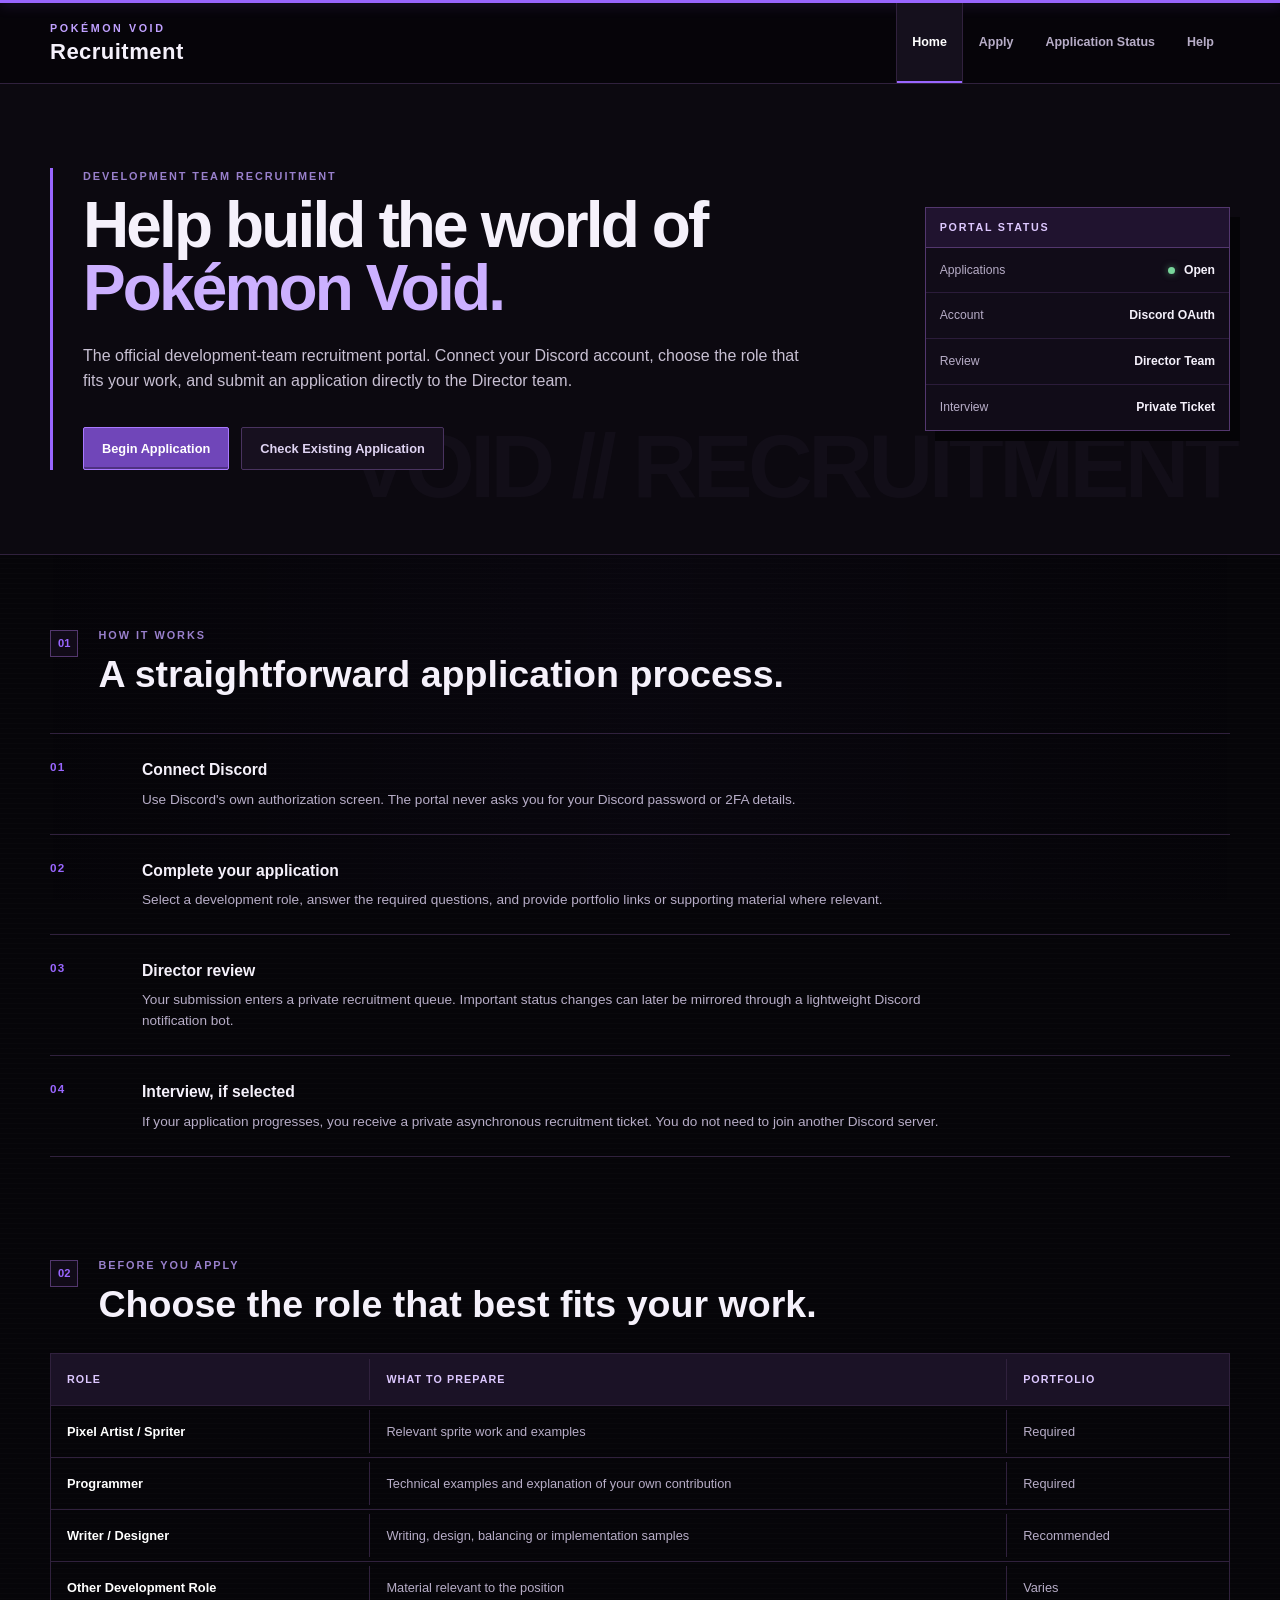
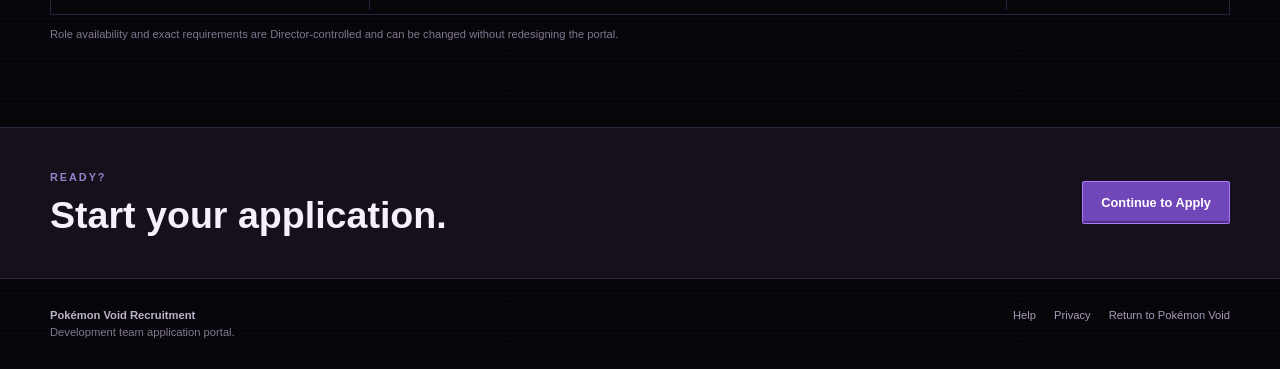
==== index.html @ 4c10bb0c "Start" ====
<!doctype html>
<html lang="en">
<head>
  <meta charset="utf-8" />
  <meta name="viewport" content="width=device-width, initial-scale=1" />
  <meta name="theme-color" content="#100b19" />
  <title>Pokémon Void — Recruitment</title>
  <meta name="description" content="Official Pokémon Void development team recruitment portal." />
  <link rel="stylesheet" href="assets/css/site.css" />
</head>
<body>
  <a class="skip-link" href="#main">Skip to content</a>
  <header class="site-header">
    <div class="topline" aria-hidden="true"></div>
    <div class="header-inner">
      <a class="brand" href="index.html" aria-label="Pokémon Void Recruitment home"><span class="brand-kicker">POKÉMON VOID</span><span class="brand-title">Recruitment</span></a>
      <nav class="main-nav" aria-label="Primary navigation"><a class="active" href="index.html">Home</a><a href="apply.html">Apply</a><a href="status.html">Application Status</a><a href="help.html">Help</a></nav>
    </div>
  </header>

  <main id="main">
    <section class="hero">
      <div class="hero-frame">
        <div class="hero-copy">
          <p class="eyebrow">DEVELOPMENT TEAM RECRUITMENT</p>
          <h1>Help build the world of <span>Pokémon Void.</span></h1>
          <p class="hero-lede">The official development-team recruitment portal. Connect your Discord account, choose the role that fits your work, and submit an application directly to the Director team.</p>
          <div class="hero-actions"><a class="button button-primary" href="apply.html">Begin Application</a><a class="button button-secondary" href="status.html">Check Existing Application</a></div>
        </div>
        <aside class="hero-status" aria-label="Recruitment portal information">
          <div class="status-heading">PORTAL STATUS</div>
          <dl class="status-grid"><div><dt>Applications</dt><dd><span class="status-dot"></span> Open</dd></div><div><dt>Account</dt><dd>Discord OAuth</dd></div><div><dt>Review</dt><dd>Director Team</dd></div><div><dt>Interview</dt><dd>Private Ticket</dd></div></dl>
        </aside>
      </div>
    </section>

    <section class="content-shell section-block">
      <div class="section-heading"><span class="section-number">01</span><div><p class="eyebrow">HOW IT WORKS</p><h2>A straightforward application process.</h2></div></div>
      <ol class="process-list">
        <li><span class="process-index">01</span><div><h3>Connect Discord</h3><p>Use Discord's own authorization screen. The portal never asks you for your Discord password or 2FA details.</p></div></li>
        <li><span class="process-index">02</span><div><h3>Complete your application</h3><p>Select a development role, answer the required questions, and provide portfolio links or supporting material where relevant.</p></div></li>
        <li><span class="process-index">03</span><div><h3>Director review</h3><p>Your submission enters a private recruitment queue. Important status changes can later be mirrored through a lightweight Discord notification bot.</p></div></li>
        <li><span class="process-index">04</span><div><h3>Interview, if selected</h3><p>If your application progresses, you receive a private asynchronous recruitment ticket. You do not need to join another Discord server.</p></div></li>
      </ol>
    </section>

    <section class="content-shell section-block role-section">
      <div class="section-heading compact"><span class="section-number">02</span><div><p class="eyebrow">BEFORE YOU APPLY</p><h2>Choose the role that best fits your work.</h2></div></div>
      <div class="role-table" role="table" aria-label="Example recruitment roles">
        <div class="role-row role-row-head" role="row"><span role="columnheader">Role</span><span role="columnheader">What to prepare</span><span role="columnheader">Portfolio</span></div>
        <div class="role-row" role="row"><strong role="cell">Pixel Artist / Spriter</strong><span role="cell">Relevant sprite work and examples</span><span role="cell">Required</span></div>
        <div class="role-row" role="row"><strong role="cell">Programmer</strong><span role="cell">Technical examples and explanation of your own contribution</span><span role="cell">Required</span></div>
        <div class="role-row" role="row"><strong role="cell">Writer / Designer</strong><span role="cell">Writing, design, balancing or implementation samples</span><span role="cell">Recommended</span></div>
        <div class="role-row" role="row"><strong role="cell">Other Development Role</strong><span role="cell">Material relevant to the position</span><span role="cell">Varies</span></div>
      </div>
      <p class="fine-print">Role availability and exact requirements are Director-controlled and can be changed without redesigning the portal.</p>
    </section>

    <section class="cta-strip"><div class="content-shell cta-inner"><div><p class="eyebrow">READY?</p><h2>Start your application.</h2></div><a class="button button-primary" href="apply.html">Continue to Apply</a></div></section>
  </main>

  <footer class="site-footer"><div class="content-shell footer-inner"><div><strong>Pokémon Void Recruitment</strong><br><span>Development team application portal.</span></div><div class="footer-links"><a href="help.html">Help</a><a href="privacy.html">Privacy</a><a href="#">Return to Pokémon Void</a></div></div></footer>
</body>
</html>
---- assets/css/site.css ----
:root {
  --void-1000: #060509;
  --void-975: #09070d;
  --void-950: #0d0913;
  --void-925: #110c18;
  --void-900: #15101d;
  --void-875: #1a1224;
  --void-850: #21152e;
  --purple-800: #57358e;
  --purple-700: #6f42c1;
  --purple-600: #7f4ee2;
  --purple-500: #9966ff;
  --purple-400: #ab7dff;
  --purple-300: #c0a0ff;
  --purple-250: #ccb0ff;
  --purple-200: #ddc8ff;
  --lavender-muted: #9980cc;
  --text: #f5f1fb;
  --text-muted: #b7adc7;
  --text-dim: #81778e;
  --line: #30213d;
  --line-strong: #53376e;
  --success: #78d69b;
  --warning: #e3bd6a;
  --danger: #df7676;
  --info: #86b8e8;
  --discord: #5865f2;
  --max: 1180px;
}

* { box-sizing: border-box; }
html { color-scheme: dark; scroll-behavior: smooth; }
body {
  margin: 0;
  min-width: 320px;
  font-family: Verdana, Geneva, Tahoma, sans-serif;
  color: var(--text);
  background-color: var(--void-1000);
  background-image: repeating-linear-gradient(0deg, rgba(255,255,255,.012) 0, rgba(255,255,255,.012) 1px, transparent 1px, transparent 5px);
  line-height: 1.55;
}

body::before {
  content: "";
  position: fixed;
  inset: 0;
  pointer-events: none;
  z-index: -1;
  background: linear-gradient(90deg, transparent 0, rgba(153,102,255,.025) 50%, transparent 100%);
}

a { color: inherit; }
button, input, textarea, select { font: inherit; }
button, a { -webkit-tap-highlight-color: transparent; }
img { max-width: 100%; }
[hidden] { display: none !important; }

.skip-link { position: absolute; left: 12px; top: -80px; z-index: 100; background: #fff; color: #000; padding: 9px 12px; }
.skip-link:focus { top: 12px; }

.topline { height: 3px; background: var(--purple-500); box-shadow: 0 0 14px rgba(153,102,255,.45); }
.site-header { border-bottom: 1px solid var(--line); background: rgba(7,5,10,.97); position: sticky; top: 0; z-index: 20; }
.header-inner { width: min(var(--max), calc(100% - 40px)); margin: auto; min-height: 80px; display: flex; align-items: center; justify-content: space-between; gap: 30px; }
.brand { text-decoration: none; display: inline-grid; line-height: 1; min-width: 205px; }
.brand-kicker { font-size: .67rem; letter-spacing: .24em; color: var(--purple-300); font-weight: 700; }
.brand-title { margin-top: 7px; font-size: 1.38rem; font-weight: 700; letter-spacing: .02em; }
.main-nav { display: flex; align-self: stretch; }
.main-nav a { display: grid; place-items: center; padding: 0 15px; border-left: 1px solid transparent; border-right: 1px solid transparent; text-decoration: none; color: var(--text-muted); font-size: .78rem; font-weight: 700; }
.main-nav a:hover, .main-nav a:focus-visible, .main-nav a.active { color: #fff; background: var(--void-900); border-color: var(--line); box-shadow: inset 0 -2px 0 var(--purple-500); outline: none; }

.content-shell { width: min(var(--max), calc(100% - 40px)); margin-inline: auto; }
.page-rail { border-left: 1px solid var(--line); border-right: 1px solid var(--line); background: rgba(13,9,19,.65); }

.hero { border-bottom: 1px solid var(--line); background: #0c0910; position: relative; overflow: hidden; }
.hero::after { content: "VOID // RECRUITMENT"; position: absolute; right: 3.5vw; bottom: 18px; color: rgba(204,176,255,.035); font-size: clamp(2rem,7vw,7rem); font-weight: 900; letter-spacing: -.05em; white-space: nowrap; pointer-events: none; }
.hero-frame { width: min(var(--max), calc(100% - 40px)); margin: auto; min-height: 470px; display: grid; grid-template-columns: minmax(0, 1.45fr) minmax(300px,.55fr); align-items: center; gap: 70px; padding: 72px 0; position: relative; z-index: 1; }
.hero-copy { border-left: 3px solid var(--purple-500); padding-left: 30px; }
.eyebrow { color: var(--lavender-muted); font-size: .68rem; letter-spacing: .18em; font-weight: 700; margin: 0 0 10px; text-transform: uppercase; }
.hero h1, .dashboard-heading h1, .application-sidebar h1, .page-heading h1 { font-size: clamp(2.2rem, 5vw, 4.35rem); line-height: .98; letter-spacing: -.045em; margin: 0; max-width: 850px; }
.hero h1 span { color: var(--purple-250); }
.hero-lede { max-width: 720px; margin: 24px 0 0; color: #c8c0d3; font-size: 1rem; }
.hero-actions { display: flex; flex-wrap: wrap; gap: 12px; margin-top: 34px; }

.button { border: 1px solid var(--line-strong); min-height: 43px; padding: 10px 18px; display: inline-flex; align-items: center; justify-content: center; gap: 8px; text-decoration: none; font-weight: 700; font-size: .8rem; cursor: pointer; border-radius: 2px; background: var(--void-900); color: var(--text); }
.button-primary { color: #fff; background: #7046b9; border-color: #a979ff; box-shadow: inset 0 -2px 0 rgba(0,0,0,.3); }
.button-primary:hover, .button-primary:focus-visible { background: #8051ca; outline: 2px solid #cfb5ff; outline-offset: 2px; }
.button-secondary { background: #17101f; color: #dfd3f2; border-color: #49335f; }
.button-secondary:hover, .button-secondary:focus-visible { border-color: var(--purple-500); color: white; outline: none; }
.button-danger { border-color: #7e4141; background: #251111; color: #efb0b0; }
.button-small { min-height: 34px; padding: 7px 11px; font-size: .7rem; }
.button[disabled] { opacity: .42; cursor: not-allowed; }

.hero-status { border: 1px solid var(--line-strong); background: var(--void-925); box-shadow: 10px 10px 0 #050407; }
.status-heading { padding: 11px 14px; color: var(--purple-200); background: #20132f; border-bottom: 1px solid var(--line-strong); font-size: .67rem; letter-spacing: .16em; font-weight: 700; }
.status-grid { margin: 0; }
.status-grid div { display: flex; justify-content: space-between; gap: 16px; padding: 13px 14px; border-bottom: 1px solid #2b1c3a; }
.status-grid div:last-child { border-bottom: 0; }
.status-grid dt { color: var(--text-muted); font-size: .76rem; }
.status-grid dd { margin: 0; font-size: .76rem; font-weight: 700; }
.status-dot { display: inline-block; width: 7px; height: 7px; background: var(--success); border-radius: 50%; box-shadow: 0 0 7px rgba(120,214,155,.55); margin-right: 6px; }

.section-block { padding: 72px 0; }
.section-heading { display: flex; gap: 20px; align-items: flex-start; margin-bottom: 38px; }
.section-heading.compact { margin-bottom: 28px; }
.section-heading h2, .cta-strip h2, .status-reference h2, .subsection-title { margin: 0; font-size: clamp(1.5rem,3vw,2.35rem); line-height: 1.1; }
.section-number { color: var(--purple-500); border: 1px solid var(--line-strong); font-weight: 700; padding: 4px 7px; font-size: .7rem; margin-top: 3px; background: #110b18; }
.process-list { list-style: none; padding: 0; margin: 0; border-top: 1px solid var(--line); }
.process-list li { display: grid; grid-template-columns: 72px 1fr; gap: 20px; padding: 24px 0; border-bottom: 1px solid var(--line); }
.process-index { color: var(--purple-500); font-weight: 700; font-size: .73rem; letter-spacing: .1em; }
.process-list h3 { margin: 0 0 6px; font-size: .98rem; }
.process-list p { margin: 0; color: var(--text-muted); max-width: 800px; font-size: .85rem; }

.role-section { padding-top: 28px; }
.role-table { border: 1px solid var(--line); }
.role-row { display: grid; grid-template-columns: 1fr 2fr .7fr; min-height: 52px; align-items: center; border-bottom: 1px solid var(--line); }
.role-row:last-child { border-bottom: 0; }
.role-row > * { padding: 12px 16px; }
.role-row > * + * { border-left: 1px solid var(--line); }
.role-row-head { background: #1b1226; color: var(--purple-200); font-size: .67rem; letter-spacing: .1em; font-weight: 700; text-transform: uppercase; }
.role-row:not(.role-row-head) { color: var(--text-muted); font-size: .8rem; }
.role-row strong { color: white; }
.fine-print, .dev-note { color: var(--text-dim); font-size: .7rem; }
.dev-note { border-left: 2px solid var(--line-strong); padding-left: 10px; }

.cta-strip { border-top: 1px solid var(--line); border-bottom: 1px solid var(--line); background: #15101c; }
.cta-inner { min-height: 150px; display: flex; justify-content: space-between; align-items: center; gap: 30px; }

.site-footer { padding: 28px 0; color: #82798d; font-size: .7rem; }
.footer-inner { display: flex; justify-content: space-between; gap: 30px; }
.footer-inner strong { color: #bcb2c9; }
.footer-links { display: flex; flex-wrap: wrap; gap: 18px; }
.footer-links a { color: #a89bb8; text-decoration: none; }
.footer-links a:hover { color: white; text-decoration: underline; }

/* Application */
.application-layout { display: grid; grid-template-columns: 285px minmax(0,1fr); gap: 54px; padding-top: 54px; padding-bottom: 80px; }
.application-sidebar { border-right: 1px solid var(--line); padding-right: 32px; align-self: start; position: sticky; top: 115px; }
.application-sidebar h1 { font-size: 2.05rem; letter-spacing: -.035em; margin-bottom: 36px; }
.step-list { border-top: 1px solid var(--line); }
.step { display: grid; grid-template-columns: 34px 1fr; gap: 10px; padding: 15px 0; border-bottom: 1px solid var(--line); opacity: .42; }
.step.current { opacity: 1; }
.step.complete { opacity: .82; }
.step.complete > span::after { content: " ✓"; color: var(--success); }
.step > span { color: var(--purple-500); font-weight: 700; font-size: .73rem; }
.step strong, .step small { display: block; }
.step strong { font-size: .8rem; }
.step small { margin-top: 2px; color: #8d8399; font-size: .67rem; }
.privacy-note { margin-top: 28px; padding: 14px; border: 1px solid #3f2a56; background: #130d1b; font-size: .72rem; color: #a99db9; }
.privacy-note strong { color: var(--purple-200); }
.privacy-note p { margin: 5px 0 0; }
.application-panel { max-width: 790px; }
.panel-heading { padding-bottom: 25px; border-bottom: 1px solid var(--line); }
.panel-heading h2 { margin: 0; font-size: 1.95rem; }
.panel-heading p:last-child { color: var(--text-muted); margin-bottom: 0; }
.discord-connect-box { display: grid; grid-template-columns: 48px 1fr auto; gap: 16px; align-items: center; border: 1px solid var(--line-strong); margin-top: 26px; padding: 18px; background: #17101f; }
.discord-mark { width: 42px; height: 42px; display: grid; place-items: center; background: var(--discord); color: white; font-weight: 900; border-radius: 3px; }
.discord-connect-box h3 { margin: 0 0 3px; font-size: .93rem; }
.discord-connect-box p { margin: 0; color: var(--text-muted); font-size: .74rem; }
.integration-note { border-left: 2px solid var(--purple-600); padding: 8px 0 8px 12px; color: #9f95ad; font-size: .7rem; }
.oauth-preview { margin-top: 10px; }
.connected-account { display: grid; grid-template-columns: 42px 1fr auto; gap: 14px; align-items: center; border: 1px solid #3c7150; background: #0e1912; padding: 14px; margin-top: 20px; }
.connected-account strong, .connected-account span { display: block; }
.connected-account span { color: #8fb99d; font-size: .7rem; margin-top: 2px; }

.application-form { margin-top: 30px; }
.form-step { animation: stepIn .16s ease-out; }
@keyframes stepIn { from { opacity: .35; transform: translateY(3px); } to { opacity: 1; transform: translateY(0); } }
fieldset { border: 0; border-top: 1px solid var(--line); margin: 0 0 38px; padding: 25px 0 0; }
legend { padding: 0 12px 0 0; color: var(--purple-250); font-weight: 700; font-size: .83rem; }
label { display: block; margin: 20px 0 8px; color: #e9e3f0; font-size: .78rem; font-weight: 700; }
.required { color: #b38be8; font-size: .6rem; text-transform: uppercase; letter-spacing: .08em; margin-left: 5px; }
textarea, select, input[type="text"], input[type="url"] { width: 100%; border: 1px solid #49335f; border-radius: 2px; background: #0e0a13; color: white; padding: 12px; outline: none; }
textarea { resize: vertical; min-height: 90px; }
textarea:focus, select:focus, input[type="text"]:focus, input[type="url"]:focus { border-color: var(--purple-500); box-shadow: 0 0 0 2px rgba(153,102,255,.12); }
.field-meta { display: flex; justify-content: space-between; gap: 20px; margin-top: 6px; color: #756b82; font-size: .64rem; }
.field-hint { color: #8f849d; font-size: .69rem; margin: 7px 0 0; }
.agreement-box { background: #110c18; border: 1px solid var(--line); padding: 18px; }
.agreement-box legend { padding: 0 8px; }
.check-row { display: flex; gap: 10px; align-items: flex-start; margin: 11px 0; font-weight: 400; color: #bdb4c8; }
.check-row input { accent-color: var(--purple-500); margin-top: 4px; }
.form-actions { display: flex; align-items: center; justify-content: space-between; gap: 20px; border-top: 1px solid var(--line); padding-top: 22px; }
.form-actions-right { display: flex; gap: 10px; margin-left: auto; }
.save-copy { color: #776e83; font-size: .65rem; max-width: 360px; }
.role-brief { border: 1px solid var(--line); background: #110c18; padding: 14px 16px; margin: 16px 0 4px; }
.role-brief strong { color: var(--purple-200); font-size: .78rem; }
.role-brief p { color: var(--text-muted); font-size: .72rem; margin: 5px 0 0; }
.review-block { border-top: 1px solid var(--line); }
.review-line { display: grid; grid-template-columns: 170px 1fr; gap: 20px; border-bottom: 1px solid var(--line); padding: 14px 0; }
.review-line dt { color: var(--text-dim); font-size: .7rem; }
.review-line dd { margin: 0; color: #ddd6e7; font-size: .76rem; white-space: pre-wrap; }

/* Status/dashboard */
.dashboard-shell, .help-shell, .page-shell { padding-top: 60px; padding-bottom: 90px; max-width: 1020px; }
.dashboard-heading, .page-heading { border-left: 3px solid var(--purple-500); padding-left: 24px; margin-bottom: 36px; }
.dashboard-heading h1, .page-heading h1 { font-size: clamp(2.25rem,5vw,3.65rem); }
.dashboard-heading > p:last-child, .page-heading > p:last-child { color: var(--text-muted); max-width: 780px; }
.account-strip { border: 1px solid var(--line); padding: 14px; display: grid; grid-template-columns: 46px 1fr auto; gap: 14px; align-items: center; background: #110c18; }
.avatar-placeholder { width: 42px; height: 42px; display: grid; place-items: center; border: 1px solid var(--line-strong); background: #251735; color: var(--purple-200); font-size: .7rem; font-weight: 700; }
.account-strip strong, .account-strip span { display: block; }
.account-strip span { color: #8e849b; font-size: .7rem; margin-top: 2px; }
.ticket-panel { border: 1px solid var(--line); margin-top: 26px; }
.ticket-header { min-height: 78px; padding: 15px 18px; display: flex; justify-content: space-between; align-items: center; border-bottom: 1px solid var(--line); background: #17101f; gap: 20px; }
.ticket-label { font-size: .6rem; letter-spacing: .14em; color: var(--lavender-muted); }
.ticket-header h2 { margin: 3px 0 0; font-size: 1.08rem; }
.status-tag { display: inline-block; padding: 4px 7px; border: 1px solid #7552a0; background: #241534; color: #d7c0f6; font-size: .6rem; letter-spacing: .08em; font-weight: 700; white-space: nowrap; }
.status-tag.muted { color: #9a91a5; border-color: #43394d; background: #17131b; }
.status-tag.warning { color: #efd18e; border-color: #806937; background: #211b0e; }
.status-tag.interview { color: #c9aeff; border-color: #7657a8; }
.status-tag.success { color: #9ee2b5; border-color: #3c7650; background: #0e1d13; }
.status-tag.danger { color: #efaaaa; border-color: #814949; background: #211010; }
.empty-state { padding: 54px 24px; text-align: center; }
.empty-symbol { width: 42px; height: 42px; border: 1px solid var(--line-strong); display: grid; place-items: center; margin: 0 auto 18px; color: var(--purple-300); font-size: 1.4rem; }
.empty-state h3 { margin: 0; }
.empty-state p { color: var(--text-muted); max-width: 590px; margin: 10px auto 22px; font-size: .8rem; }
.status-reference { margin-top: 50px; }
.status-reference h2 { font-size: 1.35rem; margin-bottom: 18px; }
.status-lines { border-top: 1px solid var(--line); }
.status-lines > div { display: grid; grid-template-columns: 130px 1fr; align-items: center; gap: 20px; border-bottom: 1px solid var(--line); padding: 13px 0; }
.status-lines p { margin: 0; color: #9b92a6; font-size: .74rem; }

/* Interview */
.interview-grid { display: grid; grid-template-columns: minmax(0,1fr) 260px; gap: 28px; }
.thread { border: 1px solid var(--line); background: #0d0912; }
.thread-header { padding: 14px 16px; background: #17101f; border-bottom: 1px solid var(--line); display: flex; justify-content: space-between; gap: 16px; align-items: center; }
.thread-messages { padding: 18px; min-height: 420px; }
.message { border-left: 2px solid #4e3566; padding: 9px 12px; margin: 0 0 16px; background: #100b16; }
.message.staff { border-left-color: var(--purple-500); }
.message.system { border-left-color: #56505d; background: #0c0a0f; }
.message-meta { color: var(--text-dim); font-size: .62rem; margin-bottom: 4px; }
.message-body { color: #d9d2e2; font-size: .78rem; white-space: pre-wrap; }
.thread-compose { border-top: 1px solid var(--line); padding: 16px; }
.thread-compose textarea { min-height: 100px; }
.ticket-aside { border: 1px solid var(--line); align-self: start; }
.aside-heading { padding: 10px 12px; background: #1a1224; border-bottom: 1px solid var(--line); color: var(--purple-200); font-size: .64rem; letter-spacing: .1em; font-weight: 700; }
.aside-list { margin: 0; }
.aside-list div { padding: 11px 12px; border-bottom: 1px solid var(--line); }
.aside-list div:last-child { border-bottom: 0; }
.aside-list dt { color: var(--text-dim); font-size: .62rem; }
.aside-list dd { margin: 3px 0 0; font-size: .72rem; }

/* Admin */
.admin-shell { width: min(1320px, calc(100% - 36px)); margin: 0 auto; padding: 42px 0 80px; }
.admin-warning { border: 1px solid #6f5530; background: #1c160b; color: #dfc88f; padding: 10px 13px; font-size: .7rem; margin-bottom: 20px; }
.admin-header { display: flex; justify-content: space-between; gap: 24px; align-items: end; margin-bottom: 24px; }
.admin-header h1 { margin: 0; font-size: 2.3rem; letter-spacing: -.04em; }
.metric-row { display: grid; grid-template-columns: repeat(5,1fr); border: 1px solid var(--line); margin-bottom: 24px; }
.metric { padding: 13px 14px; min-height: 76px; border-right: 1px solid var(--line); background: #100b16; }
.metric:last-child { border-right: 0; }
.metric span { display: block; color: var(--text-dim); font-size: .62rem; text-transform: uppercase; letter-spacing: .09em; }
.metric strong { display: block; margin-top: 4px; font-size: 1.45rem; }
.admin-layout { display: grid; grid-template-columns: minmax(0,1.35fr) minmax(360px,.65fr); gap: 24px; }
.queue-panel, .application-preview { border: 1px solid var(--line); background: #0d0912; }
.panel-bar { min-height: 48px; padding: 10px 13px; display: flex; align-items: center; justify-content: space-between; gap: 16px; background: #17101f; border-bottom: 1px solid var(--line); }
.panel-bar h2 { font-size: .9rem; margin: 0; }
.queue-tabs { display: flex; flex-wrap: wrap; gap: 6px; }
.queue-tab { border: 1px solid #49335f; background: #100b16; color: #9f95ad; padding: 6px 9px; font-size: .62rem; cursor: pointer; }
.queue-tab.active { color: white; border-color: var(--purple-500); background: #241534; }
.queue-table { width: 100%; border-collapse: collapse; }
.queue-table th, .queue-table td { text-align: left; padding: 11px 12px; border-bottom: 1px solid var(--line); font-size: .7rem; }
.queue-table th { color: var(--lavender-muted); font-size: .6rem; letter-spacing: .08em; text-transform: uppercase; background: #0f0a15; }
.queue-table tbody tr { cursor: pointer; }
.queue-table tbody tr:hover, .queue-table tbody tr.selected { background: #17101f; }
.queue-table td strong { color: #eae5f1; }
.preview-body { padding: 16px; }
.preview-body h3 { margin: 0 0 12px; font-size: 1.05rem; }
.preview-meta { display: grid; grid-template-columns: 1fr 1fr; border-top: 1px solid var(--line); border-left: 1px solid var(--line); margin-bottom: 18px; }
.preview-meta div { padding: 9px 10px; border-right: 1px solid var(--line); border-bottom: 1px solid var(--line); }
.preview-meta span { display: block; color: var(--text-dim); font-size: .58rem; text-transform: uppercase; }
.preview-meta strong { display: block; margin-top: 2px; font-size: .68rem; }
.preview-answer { margin-top: 15px; }
.preview-answer h4 { margin: 0 0 5px; color: var(--purple-200); font-size: .68rem; }
.preview-answer p { margin: 0; color: #b8afc5; font-size: .72rem; }
.admin-actions { display: flex; flex-wrap: wrap; gap: 8px; padding: 14px 16px; border-top: 1px solid var(--line); }

/* Help / privacy */
.faq-list { border-top: 1px solid var(--line); }
.faq-list details { border-bottom: 1px solid var(--line); padding: 0 4px; }
.faq-list summary { cursor: pointer; list-style: none; padding: 18px 0; font-weight: 700; font-size: .84rem; }
.faq-list summary::-webkit-details-marker { display: none; }
.faq-list summary::before { content: "+"; color: var(--purple-500); margin-right: 11px; }
.faq-list details[open] summary::before { content: "−"; }
.faq-list p { color: var(--text-muted); margin: -3px 0 20px 24px; max-width: 780px; font-size: .78rem; }
.policy-section { border-top: 1px solid var(--line); padding: 24px 0; }
.policy-section h2 { margin: 0 0 10px; font-size: 1rem; color: var(--purple-200); }
.policy-section p, .policy-section li { color: var(--text-muted); font-size: .78rem; }
.policy-section ul { padding-left: 20px; }

.toast { position: fixed; right: 18px; bottom: 18px; z-index: 50; width: min(410px, calc(100% - 36px)); padding: 14px 16px; border: 1px solid var(--line-strong); background: #17101f; color: #dcd4e7; box-shadow: 8px 8px 0 rgba(0,0,0,.35); font-size: .73rem; }

@media (max-width: 980px) {
  .admin-layout, .interview-grid { grid-template-columns: 1fr; }
  .ticket-aside { order: -1; }
  .metric-row { grid-template-columns: repeat(3,1fr); }
  .metric:nth-child(3) { border-right: 0; }
  .metric:nth-child(n+4) { border-top: 1px solid var(--line); }
}

@media (max-width: 820px) {
  .site-header { position: static; }
  .header-inner { min-height: auto; padding: 18px 0 0; display: block; }
  .main-nav { margin-top: 16px; overflow-x: auto; border-top: 1px solid var(--line); }
  .main-nav a { min-height: 48px; white-space: nowrap; padding: 0 12px; }
  .hero-frame { grid-template-columns: 1fr; min-height: auto; gap: 42px; padding: 54px 0; }
  .hero h1 { font-size: clamp(2.35rem, 12vw, 4rem); }
  .application-layout { grid-template-columns: 1fr; gap: 32px; }
  .application-sidebar { position: static; border-right: 0; border-bottom: 1px solid var(--line); padding-right: 0; padding-bottom: 28px; }
  .step-list { display: grid; grid-template-columns: repeat(4,1fr); }
  .step { display: block; padding-right: 8px; }
  .step small { display: none; }
  .discord-connect-box { grid-template-columns: 42px 1fr; }
  .discord-connect-box .button { grid-column: 1 / -1; }
  .admin-header { align-items: start; flex-direction: column; }
}

@media (max-width: 620px) {
  .content-shell, .header-inner, .hero-frame { width: min(100% - 26px, var(--max)); }
  .admin-shell { width: min(100% - 20px, 1320px); }
  .hero-copy { padding-left: 18px; }
  .role-row { grid-template-columns: 1fr; padding: 7px 0; }
  .role-row > * { padding: 7px 12px; }
  .role-row > * + * { border-left: 0; }
  .role-row-head { display: none; }
  .role-row span:last-child { color: var(--purple-250); }
  .cta-inner, .footer-inner, .form-actions { align-items: flex-start; flex-direction: column; padding-top: 24px; padding-bottom: 24px; }
  .form-actions-right { width: 100%; margin-left: 0; }
  .form-actions-right .button { flex: 1; }
  .account-strip { grid-template-columns: 42px 1fr; }
  .account-strip .button { grid-column: 1 / -1; width: 100%; }
  .status-lines > div, .review-line { grid-template-columns: 1fr; gap: 7px; }
  .field-meta { display: block; }
  .field-meta span { display: block; margin-top: 2px; }
  .metric-row { grid-template-columns: 1fr 1fr; }
  .metric { border-bottom: 1px solid var(--line); }
  .metric:nth-child(odd) { border-right: 1px solid var(--line); }
  .metric:nth-child(even) { border-right: 0; }
  .queue-table th:nth-child(3), .queue-table td:nth-child(3) { display: none; }
  .preview-meta { grid-template-columns: 1fr; }
}
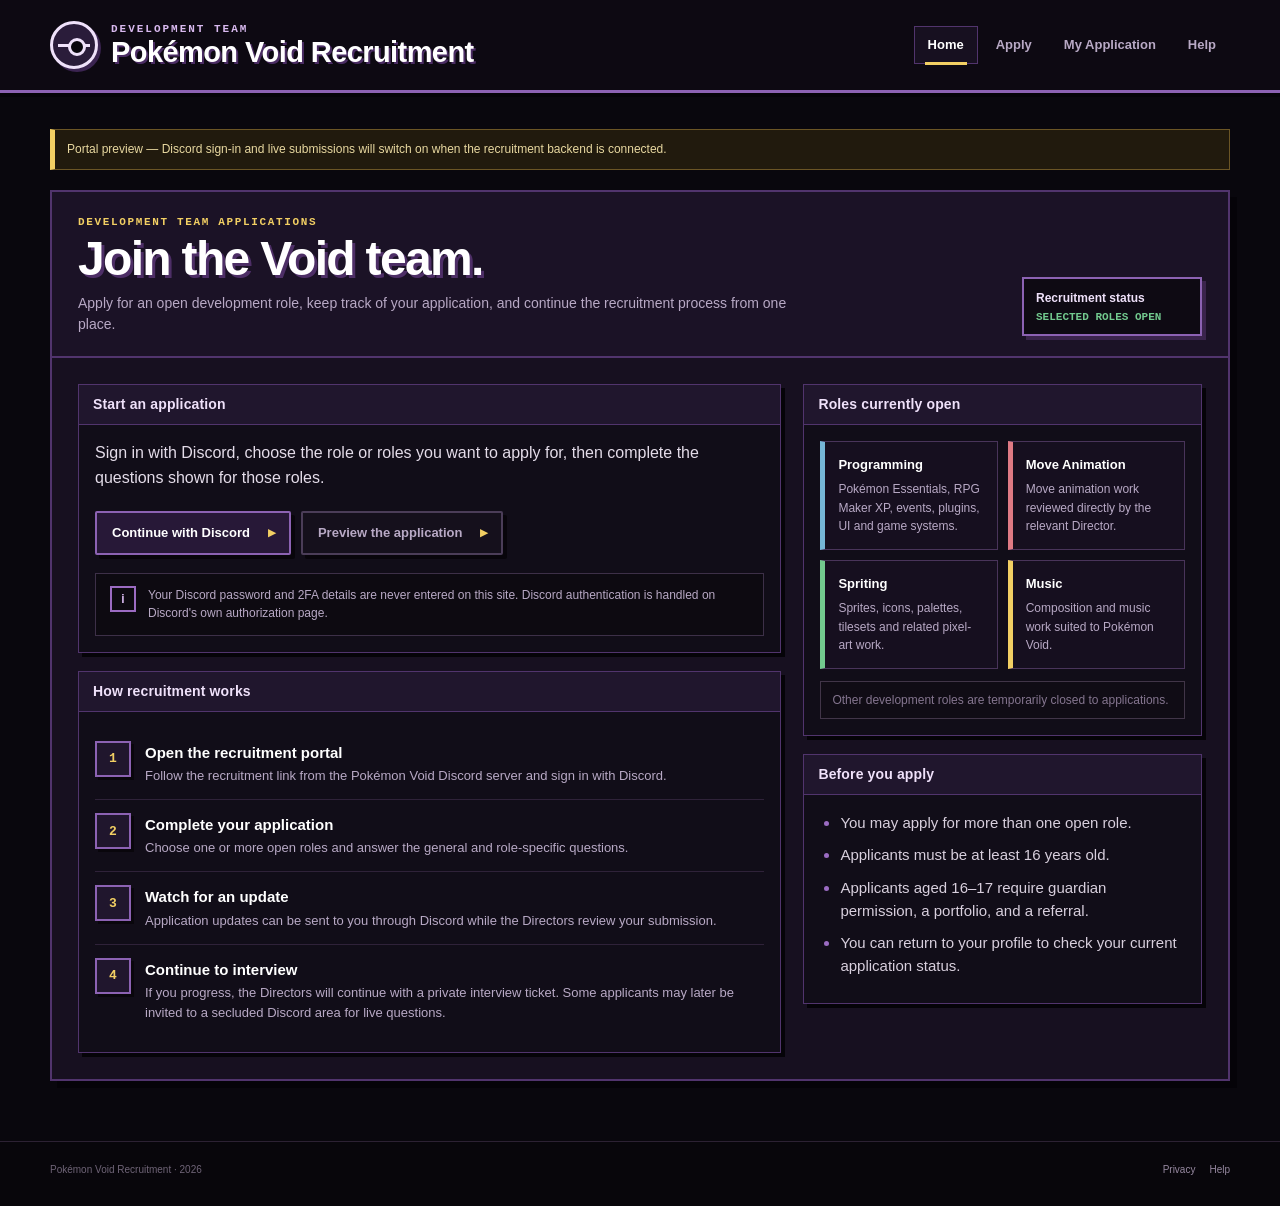
==== commit 8debdbe3: "Changes per Ed" ====
--- a/index.html
+++ b/index.html
@@ -1,64 +1,127 @@
 <!doctype html>
 <html lang="en">
 <head>
-  <meta charset="utf-8" />
-  <meta name="viewport" content="width=device-width, initial-scale=1" />
-  <meta name="theme-color" content="#100b19" />
-  <title>Pokémon Void — Recruitment</title>
-  <meta name="description" content="Official Pokémon Void development team recruitment portal." />
-  <link rel="stylesheet" href="assets/css/site.css" />
+  <meta charset="utf-8">
+  <meta name="viewport" content="width=device-width, initial-scale=1">
+  <meta name="description" content="Pokémon Void development team recruitment portal.">
+  <title>Pokémon Void Recruitment</title>
+  <link rel="stylesheet" href="assets/css/site.css">
+  <script src="assets/js/config.js" defer></script>
+  <script src="assets/js/site.js" defer></script>
 </head>
 <body>
-  <a class="skip-link" href="#main">Skip to content</a>
   <header class="site-header">
-    <div class="topline" aria-hidden="true"></div>
-    <div class="header-inner">
-      <a class="brand" href="index.html" aria-label="Pokémon Void Recruitment home"><span class="brand-kicker">POKÉMON VOID</span><span class="brand-title">Recruitment</span></a>
-      <nav class="main-nav" aria-label="Primary navigation"><a class="active" href="index.html">Home</a><a href="apply.html">Apply</a><a href="status.html">Application Status</a><a href="help.html">Help</a></nav>
+    <div class="site-shell header-inner">
+      <a class="brand" href="index.html" aria-label="Pokémon Void Recruitment home">
+        <span class="void-emblem" aria-hidden="true"></span>
+        <span class="brand-copy">
+          <span class="brand-kicker">Development Team</span>
+          <span class="brand-title">Pokémon Void Recruitment</span>
+        </span>
+      </a>
+      <nav class="site-nav" aria-label="Main navigation">
+        <a class="nav-link" href="index.html" aria-current="page">Home</a>
+        <a class="nav-link" href="apply.html">Apply</a>
+        <a class="nav-link" href="status.html">My Application</a>
+        <a class="nav-link" href="help.html">Help</a>
+      </nav>
     </div>
   </header>
 
-  <main id="main">
-    <section class="hero">
-      <div class="hero-frame">
-        <div class="hero-copy">
-          <p class="eyebrow">DEVELOPMENT TEAM RECRUITMENT</p>
-          <h1>Help build the world of <span>Pokémon Void.</span></h1>
-          <p class="hero-lede">The official development-team recruitment portal. Connect your Discord account, choose the role that fits your work, and submit an application directly to the Director team.</p>
-          <div class="hero-actions"><a class="button button-primary" href="apply.html">Begin Application</a><a class="button button-secondary" href="status.html">Check Existing Application</a></div>
+  <main class="page">
+    <div class="site-shell">
+      <div class="preview-notice">Portal preview — Discord sign-in and live submissions will switch on when the recruitment backend is connected.</div>
+
+      <section class="portal-frame">
+        <div class="portal-head">
+          <div>
+            <p class="portal-eyebrow">Development Team Applications</p>
+            <h1 class="portal-title">Join the Void team.</h1>
+            <p class="portal-subtitle">Apply for an open development role, keep track of your application, and continue the recruitment process from one place.</p>
+          </div>
+          <div class="status-plate" aria-label="Recruitment status">
+            <strong>Recruitment status</strong>
+            <span>Selected roles open</span>
+          </div>
         </div>
-        <aside class="hero-status" aria-label="Recruitment portal information">
-          <div class="status-heading">PORTAL STATUS</div>
-          <dl class="status-grid"><div><dt>Applications</dt><dd><span class="status-dot"></span> Open</dd></div><div><dt>Account</dt><dd>Discord OAuth</dd></div><div><dt>Review</dt><dd>Director Team</dd></div><div><dt>Interview</dt><dd>Private Ticket</dd></div></dl>
-        </aside>
-      </div>
-    </section>
 
-    <section class="content-shell section-block">
-      <div class="section-heading"><span class="section-number">01</span><div><p class="eyebrow">HOW IT WORKS</p><h2>A straightforward application process.</h2></div></div>
-      <ol class="process-list">
-        <li><span class="process-index">01</span><div><h3>Connect Discord</h3><p>Use Discord's own authorization screen. The portal never asks you for your Discord password or 2FA details.</p></div></li>
-        <li><span class="process-index">02</span><div><h3>Complete your application</h3><p>Select a development role, answer the required questions, and provide portfolio links or supporting material where relevant.</p></div></li>
-        <li><span class="process-index">03</span><div><h3>Director review</h3><p>Your submission enters a private recruitment queue. Important status changes can later be mirrored through a lightweight Discord notification bot.</p></div></li>
-        <li><span class="process-index">04</span><div><h3>Interview, if selected</h3><p>If your application progresses, you receive a private asynchronous recruitment ticket. You do not need to join another Discord server.</p></div></li>
-      </ol>
-    </section>
+        <div class="portal-body">
+          <div class="menu-grid">
+            <div>
+              <section class="panel">
+                <h2 class="panel-title">Start an application</h2>
+                <div class="panel-body">
+                  <p class="intro-copy">Sign in with Discord, choose the role or roles you want to apply for, then complete the questions shown for those roles.</p>
+                  <div class="action-row">
+                    <a class="game-button" href="#" data-discord-login data-return-to="apply.html">Continue with Discord</a>
+                    <a class="game-button secondary" href="apply.html">Preview the application</a>
+                  </div>
+                  <div class="privacy-strip">
+                    <span class="privacy-mark" aria-hidden="true">i</span>
+                    <div>Your Discord password and 2FA details are never entered on this site. Discord authentication is handled on Discord's own authorization page.</div>
+                  </div>
+                </div>
+              </section>
 
-    <section class="content-shell section-block role-section">
-      <div class="section-heading compact"><span class="section-number">02</span><div><p class="eyebrow">BEFORE YOU APPLY</p><h2>Choose the role that best fits your work.</h2></div></div>
-      <div class="role-table" role="table" aria-label="Example recruitment roles">
-        <div class="role-row role-row-head" role="row"><span role="columnheader">Role</span><span role="columnheader">What to prepare</span><span role="columnheader">Portfolio</span></div>
-        <div class="role-row" role="row"><strong role="cell">Pixel Artist / Spriter</strong><span role="cell">Relevant sprite work and examples</span><span role="cell">Required</span></div>
-        <div class="role-row" role="row"><strong role="cell">Programmer</strong><span role="cell">Technical examples and explanation of your own contribution</span><span role="cell">Required</span></div>
-        <div class="role-row" role="row"><strong role="cell">Writer / Designer</strong><span role="cell">Writing, design, balancing or implementation samples</span><span role="cell">Recommended</span></div>
-        <div class="role-row" role="row"><strong role="cell">Other Development Role</strong><span role="cell">Material relevant to the position</span><span role="cell">Varies</span></div>
-      </div>
-      <p class="fine-print">Role availability and exact requirements are Director-controlled and can be changed without redesigning the portal.</p>
-    </section>
+              <section class="panel">
+                <h2 class="panel-title">How recruitment works</h2>
+                <div class="panel-body">
+                  <ol class="step-list">
+                    <li>
+                      <div><strong>Open the recruitment portal</strong><p>Follow the recruitment link from the Pokémon Void Discord server and sign in with Discord.</p></div>
+                    </li>
+                    <li>
+                      <div><strong>Complete your application</strong><p>Choose one or more open roles and answer the general and role-specific questions.</p></div>
+                    </li>
+                    <li>
+                      <div><strong>Watch for an update</strong><p>Application updates can be sent to you through Discord while the Directors review your submission.</p></div>
+                    </li>
+                    <li>
+                      <div><strong>Continue to interview</strong><p>If you progress, the Directors will continue with a private interview ticket. Some applicants may later be invited to a secluded Discord area for live questions.</p></div>
+                    </li>
+                  </ol>
+                </div>
+              </section>
+            </div>
 
-    <section class="cta-strip"><div class="content-shell cta-inner"><div><p class="eyebrow">READY?</p><h2>Start your application.</h2></div><a class="button button-primary" href="apply.html">Continue to Apply</a></div></section>
+            <aside>
+              <section class="panel">
+                <h2 class="panel-title">Roles currently open</h2>
+                <div class="panel-body">
+                  <div class="role-board">
+                    <div class="role-tile" data-role="programming"><strong>Programming</strong><span>Pokémon Essentials, RPG Maker XP, events, plugins, UI and game systems.</span></div>
+                    <div class="role-tile" data-role="move-animation"><strong>Move Animation</strong><span>Move animation work reviewed directly by the relevant Director.</span></div>
+                    <div class="role-tile" data-role="spriting"><strong>Spriting</strong><span>Sprites, icons, palettes, tilesets and related pixel-art work.</span></div>
+                    <div class="role-tile" data-role="music"><strong>Music</strong><span>Composition and music work suited to Pokémon Void.</span></div>
+                  </div>
+                  <div class="closed-note">Other development roles are temporarily closed to applications.</div>
+                </div>
+              </section>
+
+              <section class="panel">
+                <h2 class="panel-title">Before you apply</h2>
+                <div class="panel-body">
+                  <ul class="info-list">
+                    <li>You may apply for more than one open role.</li>
+                    <li>Applicants must be at least 16 years old.</li>
+                    <li>Applicants aged 16–17 require guardian permission, a portfolio, and a referral.</li>
+                    <li>You can return to your profile to check your current application status.</li>
+                  </ul>
+                </div>
+              </section>
+            </aside>
+          </div>
+        </div>
+      </section>
+    </div>
   </main>
 
-  <footer class="site-footer"><div class="content-shell footer-inner"><div><strong>Pokémon Void Recruitment</strong><br><span>Development team application portal.</span></div><div class="footer-links"><a href="help.html">Help</a><a href="privacy.html">Privacy</a><a href="#">Return to Pokémon Void</a></div></div></footer>
+  <footer class="site-footer">
+    <div class="site-shell footer-inner">
+      <span>Pokémon Void Recruitment · <span data-current-year></span></span>
+      <span class="footer-links"><a href="privacy.html">Privacy</a><a href="help.html">Help</a></span>
+    </div>
+  </footer>
+  <div class="toast" data-toast hidden role="status" aria-live="polite"></div>
 </body>
 </html>
--- a/assets/css/site.css
+++ b/assets/css/site.css
@@ -1,338 +1,1402 @@
 :root {
-  --void-1000: #060509;
-  --void-975: #09070d;
-  --void-950: #0d0913;
-  --void-925: #110c18;
-  --void-900: #15101d;
-  --void-875: #1a1224;
-  --void-850: #21152e;
-  --purple-800: #57358e;
-  --purple-700: #6f42c1;
-  --purple-600: #7f4ee2;
-  --purple-500: #9966ff;
-  --purple-400: #ab7dff;
-  --purple-300: #c0a0ff;
-  --purple-250: #ccb0ff;
-  --purple-200: #ddc8ff;
-  --lavender-muted: #9980cc;
-  --text: #f5f1fb;
-  --text-muted: #b7adc7;
-  --text-dim: #81778e;
-  --line: #30213d;
-  --line-strong: #53376e;
-  --success: #78d69b;
-  --warning: #e3bd6a;
-  --danger: #df7676;
-  --info: #86b8e8;
-  --discord: #5865f2;
+  --ink: #09070d;
+  --ink-soft: #110d18;
+  --panel: #171020;
+  --panel-2: #20162d;
+  --panel-3: #2a1c3a;
+  --line: #51346d;
+  --line-bright: #8c62b3;
+  --void: #9b6bc2;
+  --void-light: #d8b9ef;
+  --void-pale: #efe1fa;
+  --text: #f4f0f7;
+  --muted: #b8a9c5;
+  --dim: #84758f;
+  --yellow: #f2cf63;
+  --green: #72c98e;
+  --red: #df7a84;
+  --blue: #75b6d6;
+  --shadow: #050308;
   --max: 1180px;
-}
-
-* { box-sizing: border-box; }
-html { color-scheme: dark; scroll-behavior: smooth; }
+  --radius: 6px;
+}
+
+* {
+  box-sizing: border-box;
+}
+
+html {
+  min-height: 100%;
+  background: var(--ink);
+  color-scheme: dark;
+}
+
 body {
   margin: 0;
-  min-width: 320px;
+  min-height: 100vh;
+  background: var(--ink);
+  color: var(--text);
   font-family: Verdana, Geneva, Tahoma, sans-serif;
-  color: var(--text);
-  background-color: var(--void-1000);
-  background-image: repeating-linear-gradient(0deg, rgba(255,255,255,.012) 0, rgba(255,255,255,.012) 1px, transparent 1px, transparent 5px);
+  font-size: 15px;
   line-height: 1.55;
 }
 
-body::before {
+button,
+input,
+textarea,
+select {
+  font: inherit;
+}
+
+button,
+a {
+  -webkit-tap-highlight-color: transparent;
+}
+
+a {
+  color: var(--void-light);
+}
+
+a:hover {
+  color: #fff;
+}
+
+button:focus-visible,
+a:focus-visible,
+input:focus-visible,
+textarea:focus-visible,
+select:focus-visible {
+  outline: 3px solid var(--yellow);
+  outline-offset: 2px;
+}
+
+.site-shell {
+  width: min(var(--max), calc(100% - 32px));
+  margin: 0 auto;
+}
+
+.site-header {
+  border-bottom: 3px solid var(--line-bright);
+  background: #0d0912;
+  box-shadow: 0 4px 0 var(--shadow);
+}
+
+.header-inner {
+  min-height: 90px;
+  display: flex;
+  align-items: center;
+  justify-content: space-between;
+  gap: 28px;
+}
+
+.brand {
+  display: inline-flex;
+  align-items: center;
+  gap: 13px;
+  min-width: 0;
+  color: inherit;
+  text-decoration: none;
+}
+
+.void-emblem {
+  width: 48px;
+  height: 48px;
+  flex: 0 0 48px;
+  position: relative;
+  border: 3px solid var(--void-pale);
+  border-radius: 50%;
+  background: var(--panel-3);
+  box-shadow: 3px 3px 0 #3b2451;
+}
+
+.void-emblem::before {
   content: "";
+  position: absolute;
+  left: 5px;
+  right: 5px;
+  top: 20px;
+  height: 3px;
+  background: var(--void-pale);
+}
+
+.void-emblem::after {
+  content: "";
+  position: absolute;
+  width: 12px;
+  height: 12px;
+  left: 15px;
+  top: 14px;
+  border: 3px solid var(--void-pale);
+  border-radius: 50%;
+  background: var(--ink);
+}
+
+.brand-copy {
+  min-width: 0;
+}
+
+.brand-kicker {
+  display: block;
+  margin-bottom: 1px;
+  color: var(--void-light);
+  font: 700 11px/1.2 "Courier New", monospace;
+  letter-spacing: 0.18em;
+  text-transform: uppercase;
+}
+
+.brand-title {
+  display: block;
+  color: #fff;
+  font: 900 clamp(20px, 3vw, 29px)/1 Arial, Helvetica, sans-serif;
+  letter-spacing: -0.02em;
+  text-shadow: 2px 2px 0 #4a2c63;
+}
+
+.site-nav {
+  display: flex;
+  align-items: center;
+  gap: 4px;
+  flex-wrap: wrap;
+  justify-content: flex-end;
+}
+
+.nav-link {
+  position: relative;
+  display: inline-flex;
+  align-items: center;
+  min-height: 38px;
+  padding: 8px 13px;
+  border: 1px solid transparent;
+  color: var(--muted);
+  text-decoration: none;
+  font-size: 13px;
+  font-weight: 700;
+}
+
+.nav-link:hover,
+.nav-link[aria-current="page"] {
+  border-color: var(--line);
+  background: var(--panel);
+  color: #fff;
+}
+
+.nav-link[aria-current="page"]::after {
+  content: "";
+  position: absolute;
+  left: 10px;
+  right: 10px;
+  bottom: -2px;
+  height: 3px;
+  background: var(--yellow);
+}
+
+.page {
+  padding: 36px 0 60px;
+}
+
+.preview-notice {
+  margin: 0 0 20px;
+  padding: 10px 12px;
+  border: 1px solid #6b5525;
+  border-left: 5px solid var(--yellow);
+  background: #211a0d;
+  color: #e8d8a0;
+  font-size: 12px;
+}
+
+.portal-frame {
+  border: 2px solid var(--line);
+  background: var(--panel);
+  box-shadow: 7px 7px 0 var(--shadow);
+}
+
+.portal-head {
+  display: grid;
+  grid-template-columns: 1fr auto;
+  gap: 20px;
+  align-items: end;
+  padding: 24px 26px 20px;
+  border-bottom: 2px solid var(--line);
+  background: #1b1226;
+}
+
+.portal-eyebrow {
+  margin: 0 0 6px;
+  color: var(--yellow);
+  font: 700 11px/1.2 "Courier New", monospace;
+  letter-spacing: 0.15em;
+  text-transform: uppercase;
+}
+
+.portal-title {
+  margin: 0;
+  color: #fff;
+  font: 900 clamp(28px, 5vw, 48px)/1 Arial, Helvetica, sans-serif;
+  letter-spacing: -0.035em;
+  text-shadow: 3px 3px 0 #4d2e66;
+}
+
+.portal-subtitle {
+  max-width: 720px;
+  margin: 10px 0 0;
+  color: var(--muted);
+  font-size: 14px;
+}
+
+.portal-body {
+  padding: 26px;
+}
+
+.status-plate {
+  min-width: 180px;
+  padding: 10px 12px;
+  border: 2px solid var(--line-bright);
+  background: #0e0a13;
+  box-shadow: 4px 4px 0 #3a244c;
+}
+
+.status-plate strong,
+.status-plate span {
+  display: block;
+}
+
+.status-plate strong {
+  color: var(--void-pale);
+  font-size: 12px;
+}
+
+.status-plate span {
+  margin-top: 2px;
+  color: var(--green);
+  font: 700 11px/1.3 "Courier New", monospace;
+  text-transform: uppercase;
+}
+
+.menu-grid {
+  display: grid;
+  grid-template-columns: minmax(0, 1.5fr) minmax(280px, 0.85fr);
+  gap: 22px;
+}
+
+.panel {
+  border: 1px solid var(--line);
+  background: var(--ink-soft);
+  box-shadow: 4px 4px 0 var(--shadow);
+}
+
+.panel + .panel {
+  margin-top: 18px;
+}
+
+.panel-title {
+  margin: 0;
+  padding: 11px 14px;
+  border-bottom: 1px solid var(--line);
+  background: var(--panel-2);
+  color: var(--void-pale);
+  font: 800 14px/1.2 Arial, Helvetica, sans-serif;
+  letter-spacing: 0.01em;
+}
+
+.panel-body {
+  padding: 16px;
+}
+
+.intro-copy {
+  margin: 0;
+  max-width: 760px;
+  color: #e4dce9;
+  font-size: 16px;
+}
+
+.action-row {
+  display: flex;
+  flex-wrap: wrap;
+  gap: 10px;
+  margin-top: 20px;
+}
+
+.game-button {
+  appearance: none;
+  display: inline-flex;
+  align-items: center;
+  justify-content: space-between;
+  gap: 18px;
+  min-height: 44px;
+  padding: 10px 13px 10px 15px;
+  border: 2px solid var(--line-bright);
+  border-radius: 2px;
+  background: #271837;
+  color: #fff;
+  text-decoration: none;
+  font-size: 13px;
+  font-weight: 800;
+  cursor: pointer;
+  box-shadow: 4px 4px 0 #08050b;
+}
+
+.game-button::after {
+  content: "▶";
+  color: var(--yellow);
+  font-size: 10px;
+}
+
+.game-button:hover {
+  background: #352047;
+  color: #fff;
+  transform: translate(-1px, -1px);
+  box-shadow: 5px 5px 0 #08050b;
+}
+
+.game-button.secondary {
+  border-color: #4b3d58;
+  background: #15101c;
+  color: var(--muted);
+}
+
+.game-button.danger {
+  border-color: #7d3d47;
+  background: #2b1217;
+}
+
+.game-button.compact {
+  min-height: 36px;
+  padding: 7px 10px;
+  font-size: 12px;
+}
+
+.game-button[disabled],
+.game-button.is-disabled {
+  opacity: 0.48;
+  cursor: not-allowed;
+  transform: none;
+}
+
+.step-list {
+  margin: 0;
+  padding: 0;
+  list-style: none;
+  counter-reset: portal-step;
+}
+
+.step-list li {
+  counter-increment: portal-step;
+  display: grid;
+  grid-template-columns: 38px 1fr;
+  gap: 12px;
+  padding: 13px 0;
+  border-bottom: 1px solid #2f2239;
+}
+
+.step-list li:last-child {
+  border-bottom: 0;
+}
+
+.step-list li::before {
+  content: counter(portal-step);
+  width: 32px;
+  height: 32px;
+  display: grid;
+  place-items: center;
+  border: 2px solid var(--line-bright);
+  background: var(--panel-2);
+  color: var(--yellow);
+  font: 800 13px/1 "Courier New", monospace;
+  box-shadow: 3px 3px 0 #09060c;
+}
+
+.step-list strong {
+  display: block;
+  margin-bottom: 2px;
+  color: #fff;
+}
+
+.step-list p {
+  margin: 0;
+  color: var(--muted);
+  font-size: 13px;
+}
+
+.role-board {
+  display: grid;
+  grid-template-columns: repeat(2, minmax(0, 1fr));
+  gap: 10px;
+}
+
+.role-tile {
+  min-height: 92px;
+  padding: 13px;
+  border: 1px solid #49345a;
+  border-left: 5px solid var(--void);
+  background: #160f1f;
+}
+
+.role-tile strong {
+  display: block;
+  margin-bottom: 5px;
+  color: #fff;
+  font-size: 13px;
+}
+
+.role-tile span {
+  display: block;
+  color: var(--muted);
+  font-size: 12px;
+}
+
+.role-tile[data-role="programming"] { border-left-color: #75b6d6; }
+.role-tile[data-role="move-animation"] { border-left-color: #df7a84; }
+.role-tile[data-role="spriting"] { border-left-color: #72c98e; }
+.role-tile[data-role="music"] { border-left-color: #f2cf63; }
+
+.closed-note {
+  margin-top: 12px;
+  padding: 9px 11px;
+  border: 1px solid #413548;
+  background: #100c15;
+  color: var(--dim);
+  font-size: 12px;
+}
+
+.privacy-strip {
+  display: grid;
+  grid-template-columns: auto 1fr;
+  gap: 12px;
+  align-items: start;
+  margin-top: 18px;
+  padding: 12px 14px;
+  border: 1px solid #3d3048;
+  background: #0d0a11;
+  color: var(--muted);
+  font-size: 12px;
+}
+
+.privacy-mark {
+  width: 26px;
+  height: 26px;
+  display: grid;
+  place-items: center;
+  border: 2px solid var(--void);
+  color: var(--void-light);
+  font: 900 12px/1 Arial, sans-serif;
+}
+
+.page-heading {
+  margin-bottom: 22px;
+}
+
+.page-heading h1 {
+  margin: 0;
+  color: #fff;
+  font: 900 clamp(28px, 5vw, 42px)/1.05 Arial, Helvetica, sans-serif;
+  letter-spacing: -0.03em;
+  text-shadow: 3px 3px 0 #3f2851;
+}
+
+.page-heading p {
+  max-width: 760px;
+  margin: 9px 0 0;
+  color: var(--muted);
+}
+
+.apply-layout {
+  display: grid;
+  grid-template-columns: 240px minmax(0, 1fr);
+  gap: 20px;
+  align-items: start;
+}
+
+.application-steps {
+  position: sticky;
+  top: 18px;
+  border: 1px solid var(--line);
+  background: #0f0b14;
+  box-shadow: 4px 4px 0 var(--shadow);
+}
+
+.application-steps h2 {
+  margin: 0;
+  padding: 12px 14px;
+  border-bottom: 1px solid var(--line);
+  background: var(--panel-2);
+  color: var(--void-pale);
+  font-size: 13px;
+}
+
+.step-tab {
+  width: 100%;
+  display: grid;
+  grid-template-columns: 26px 1fr;
+  gap: 10px;
+  align-items: center;
+  padding: 11px 12px;
+  border: 0;
+  border-bottom: 1px solid #2d2036;
+  background: transparent;
+  color: var(--dim);
+  text-align: left;
+  cursor: pointer;
+}
+
+.step-tab:last-child {
+  border-bottom: 0;
+}
+
+.step-tab-number {
+  width: 24px;
+  height: 24px;
+  display: grid;
+  place-items: center;
+  border: 1px solid #4f3a5d;
+  color: inherit;
+  font: 700 11px/1 "Courier New", monospace;
+}
+
+.step-tab strong {
+  font-size: 12px;
+}
+
+.step-tab.is-active {
+  background: #24162f;
+  color: #fff;
+}
+
+.step-tab.is-active .step-tab-number {
+  border-color: var(--yellow);
+  color: var(--yellow);
+}
+
+.step-tab.is-complete .step-tab-number {
+  border-color: var(--green);
+  color: var(--green);
+}
+
+.form-card {
+  border: 2px solid var(--line);
+  background: #120d18;
+  box-shadow: 6px 6px 0 var(--shadow);
+}
+
+.form-card-head {
+  padding: 18px 20px 15px;
+  border-bottom: 2px solid var(--line);
+  background: var(--panel-2);
+}
+
+.form-card-head .section-number {
+  display: block;
+  margin-bottom: 3px;
+  color: var(--yellow);
+  font: 700 10px/1.2 "Courier New", monospace;
+  letter-spacing: 0.15em;
+  text-transform: uppercase;
+}
+
+.form-card-head h2 {
+  margin: 0;
+  color: #fff;
+  font-size: 19px;
+}
+
+.form-card-head p {
+  margin: 6px 0 0;
+  color: var(--muted);
+  font-size: 12px;
+}
+
+.form-card-body {
+  padding: 20px;
+}
+
+.form-step[hidden] {
+  display: none !important;
+}
+
+.field-grid {
+  display: grid;
+  grid-template-columns: repeat(2, minmax(0, 1fr));
+  gap: 16px;
+}
+
+.field {
+  margin-bottom: 17px;
+}
+
+.field:last-child {
+  margin-bottom: 0;
+}
+
+.field label,
+.field-label {
+  display: block;
+  margin-bottom: 6px;
+  color: #eee6f2;
+  font-size: 12px;
+  font-weight: 800;
+}
+
+.field .required {
+  color: var(--yellow);
+}
+
+.field-help {
+  margin: 5px 0 0;
+  color: var(--dim);
+  font-size: 11px;
+}
+
+.text-input,
+.text-area,
+.select-input {
+  width: 100%;
+  border: 1px solid #5a4268;
+  border-radius: 2px;
+  background: #09070d;
+  color: #fff;
+  box-shadow: inset 3px 3px 0 #050407;
+}
+
+.text-input,
+.select-input {
+  min-height: 42px;
+  padding: 9px 10px;
+}
+
+.text-area {
+  min-height: 116px;
+  padding: 10px;
+  resize: vertical;
+}
+
+.text-input::placeholder,
+.text-area::placeholder {
+  color: #695d70;
+}
+
+.text-input:focus,
+.text-area:focus,
+.select-input:focus {
+  border-color: var(--void-light);
+}
+
+.choice-grid {
+  display: grid;
+  grid-template-columns: repeat(2, minmax(0, 1fr));
+  gap: 10px;
+}
+
+.choice-card {
+  position: relative;
+  display: block;
+}
+
+.choice-card input {
+  position: absolute;
+  opacity: 0;
+  pointer-events: none;
+}
+
+.choice-face {
+  min-height: 96px;
+  display: block;
+  padding: 13px;
+  border: 2px solid #403049;
+  background: #100c15;
+  cursor: pointer;
+  box-shadow: 3px 3px 0 #070509;
+}
+
+.choice-face strong {
+  display: block;
+  margin-bottom: 4px;
+  color: #fff;
+  font-size: 13px;
+}
+
+.choice-face span {
+  display: block;
+  color: var(--muted);
+  font-size: 11px;
+}
+
+.choice-card input:checked + .choice-face {
+  border-color: var(--yellow);
+  background: #251b19;
+  box-shadow: 3px 3px 0 #6b5420;
+}
+
+.choice-card input:focus-visible + .choice-face {
+  outline: 3px solid var(--yellow);
+  outline-offset: 2px;
+}
+
+.check-list {
+  display: grid;
+  gap: 8px;
+}
+
+.check-line {
+  display: grid;
+  grid-template-columns: 18px 1fr;
+  gap: 9px;
+  align-items: start;
+  padding: 9px 10px;
+  border: 1px solid #36283f;
+  background: #0d0a11;
+  color: #ded5e3;
+  font-size: 12px;
+}
+
+.check-line input {
+  margin: 2px 0 0;
+  accent-color: var(--void);
+}
+
+.conditional-block {
+  margin-top: 16px;
+  padding: 14px;
+  border: 1px solid #5d4c2a;
+  background: #1b160d;
+}
+
+.conditional-block[hidden] {
+  display: none;
+}
+
+.role-question-block {
+  margin-bottom: 20px;
+  border: 1px solid #463451;
+  background: #0f0b14;
+}
+
+.role-question-block[hidden] {
+  display: none;
+}
+
+.role-question-head {
+  padding: 10px 12px;
+  border-bottom: 1px solid #463451;
+  background: #21172b;
+}
+
+.role-question-head strong {
+  color: var(--void-pale);
+  font-size: 13px;
+}
+
+.role-question-body {
+  padding: 14px;
+}
+
+.form-actions {
+  display: flex;
+  justify-content: space-between;
+  gap: 12px;
+  margin-top: 20px;
+  padding-top: 16px;
+  border-top: 1px solid #35283e;
+}
+
+.form-actions .right-actions {
+  display: flex;
+  gap: 10px;
+  margin-left: auto;
+}
+
+.review-list {
+  display: grid;
+  gap: 10px;
+}
+
+.review-item {
+  display: grid;
+  grid-template-columns: minmax(120px, 0.35fr) 1fr;
+  gap: 12px;
+  padding: 10px 0;
+  border-bottom: 1px solid #302339;
+}
+
+.review-item:last-child {
+  border-bottom: 0;
+}
+
+.review-item dt {
+  color: var(--dim);
+  font-size: 11px;
+  font-weight: 700;
+}
+
+.review-item dd {
+  margin: 0;
+  color: #eee7f2;
+  font-size: 12px;
+  white-space: pre-wrap;
+}
+
+.inline-alert {
+  margin: 0 0 16px;
+  padding: 10px 12px;
+  border: 1px solid #604970;
+  border-left: 4px solid var(--void);
+  background: #17101f;
+  color: var(--muted);
+  font-size: 12px;
+}
+
+.login-gate {
+  max-width: 670px;
+  margin: 0 auto;
+  padding: 28px;
+  border: 2px solid var(--line);
+  background: #120d18;
+  box-shadow: 7px 7px 0 var(--shadow);
+  text-align: center;
+}
+
+.login-gate .void-emblem {
+  margin: 0 auto 14px;
+}
+
+.login-gate h1,
+.login-gate h2 {
+  margin: 0;
+  color: #fff;
+}
+
+.login-gate p {
+  max-width: 520px;
+  margin: 10px auto 0;
+  color: var(--muted);
+}
+
+.login-gate .action-row {
+  justify-content: center;
+}
+
+.status-track {
+  margin: 20px 0 0;
+  padding: 0;
+  list-style: none;
+  display: grid;
+  grid-template-columns: repeat(4, minmax(0, 1fr));
+  border: 1px solid #493658;
+}
+
+.status-track li {
+  position: relative;
+  min-height: 78px;
+  padding: 12px;
+  border-right: 1px solid #493658;
+  background: #0d0a11;
+}
+
+.status-track li:last-child {
+  border-right: 0;
+}
+
+.status-track strong {
+  display: block;
+  color: #fff;
+  font-size: 11px;
+}
+
+.status-track span {
+  display: block;
+  margin-top: 4px;
+  color: var(--dim);
+  font-size: 10px;
+}
+
+.status-track li.is-current {
+  background: #24182f;
+}
+
+.status-track li.is-current::before {
+  content: "";
+  position: absolute;
+  left: 0;
+  right: 0;
+  top: -1px;
+  height: 4px;
+  background: var(--yellow);
+}
+
+.ticket-shell {
+  display: grid;
+  grid-template-columns: 230px minmax(0, 1fr);
+  min-height: 580px;
+  border: 2px solid var(--line);
+  background: #100c15;
+  box-shadow: 7px 7px 0 var(--shadow);
+}
+
+.ticket-sidebar {
+  padding: 16px;
+  border-right: 2px solid var(--line);
+  background: #0b0810;
+}
+
+.ticket-sidebar h2 {
+  margin: 0 0 14px;
+  color: var(--void-pale);
+  font-size: 13px;
+}
+
+.ticket-meta {
+  margin: 0;
+}
+
+.ticket-meta div {
+  padding: 9px 0;
+  border-bottom: 1px solid #2b2032;
+}
+
+.ticket-meta dt {
+  color: var(--dim);
+  font-size: 10px;
+  text-transform: uppercase;
+}
+
+.ticket-meta dd {
+  margin: 2px 0 0;
+  color: #eee6f1;
+  font-size: 12px;
+}
+
+.ticket-main {
+  display: grid;
+  grid-template-rows: auto 1fr auto;
+}
+
+.ticket-head {
+  padding: 13px 16px;
+  border-bottom: 1px solid var(--line);
+  background: var(--panel-2);
+}
+
+.ticket-head strong {
+  color: #fff;
+}
+
+.ticket-head span {
+  display: block;
+  margin-top: 2px;
+  color: var(--dim);
+  font-size: 10px;
+}
+
+.message-list {
+  min-height: 360px;
+  padding: 18px;
+}
+
+.ticket-message {
+  max-width: 78%;
+  margin-bottom: 14px;
+  padding: 10px 12px;
+  border: 1px solid #483455;
+  background: #18101f;
+  box-shadow: 3px 3px 0 #08050a;
+}
+
+.ticket-message.is-applicant {
+  margin-left: auto;
+  border-color: #5a4a32;
+  background: #1b1710;
+}
+
+.message-author {
+  display: block;
+  margin-bottom: 4px;
+  color: var(--void-light);
+  font: 700 10px/1.2 "Courier New", monospace;
+  text-transform: uppercase;
+}
+
+.ticket-message.is-applicant .message-author {
+  color: var(--yellow);
+}
+
+.ticket-message p {
+  margin: 0;
+  color: #e8e0ed;
+  font-size: 12px;
+}
+
+.message-time {
+  display: block;
+  margin-top: 6px;
+  color: #71657a;
+  font-size: 9px;
+}
+
+.ticket-compose {
+  padding: 13px;
+  border-top: 1px solid var(--line);
+  background: #0c0910;
+}
+
+.ticket-compose textarea {
+  min-height: 92px;
+}
+
+.admin-shell {
+  display: grid;
+  grid-template-columns: 220px minmax(0, 1fr);
+  min-height: 650px;
+  border: 2px solid var(--line);
+  background: #0f0b14;
+  box-shadow: 7px 7px 0 var(--shadow);
+}
+
+.admin-side {
+  border-right: 2px solid var(--line);
+  background: #0a070e;
+}
+
+.admin-side-head {
+  padding: 16px;
+  border-bottom: 1px solid #32253b;
+}
+
+.admin-side-head strong {
+  display: block;
+  color: #fff;
+  font-size: 13px;
+}
+
+.admin-side-head span {
+  display: block;
+  margin-top: 3px;
+  color: var(--dim);
+  font-size: 10px;
+}
+
+.admin-nav-link {
+  display: flex;
+  justify-content: space-between;
+  gap: 10px;
+  padding: 10px 13px;
+  border-bottom: 1px solid #2c2033;
+  color: var(--muted);
+  text-decoration: none;
+  font-size: 12px;
+}
+
+.admin-nav-link:hover,
+.admin-nav-link.is-active {
+  background: #21152c;
+  color: #fff;
+}
+
+.count-box {
+  min-width: 24px;
+  padding: 2px 5px;
+  border: 1px solid #594265;
+  color: var(--yellow);
+  text-align: center;
+  font: 700 10px/1.2 "Courier New", monospace;
+}
+
+.admin-main {
+  min-width: 0;
+}
+
+.admin-topbar {
+  display: flex;
+  justify-content: space-between;
+  gap: 15px;
+  align-items: center;
+  padding: 14px 16px;
+  border-bottom: 1px solid var(--line);
+  background: var(--panel-2);
+}
+
+.admin-topbar h1 {
+  margin: 0;
+  color: #fff;
+  font-size: 16px;
+}
+
+.admin-content {
+  padding: 16px;
+}
+
+.queue-toolbar {
+  display: flex;
+  flex-wrap: wrap;
+  gap: 8px;
+  margin-bottom: 12px;
+}
+
+.queue-table-wrap {
+  overflow-x: auto;
+  border: 1px solid #44304f;
+}
+
+.queue-table {
+  width: 100%;
+  min-width: 760px;
+  border-collapse: collapse;
+  background: #0c0910;
+}
+
+.queue-table th,
+.queue-table td {
+  padding: 10px 11px;
+  border-bottom: 1px solid #2e2236;
+  text-align: left;
+  vertical-align: middle;
+}
+
+.queue-table th {
+  background: #1d1426;
+  color: var(--dim);
+  font-size: 10px;
+  text-transform: uppercase;
+}
+
+.queue-table td {
+  color: #ddd5e2;
+  font-size: 11px;
+}
+
+.queue-table tr:last-child td {
+  border-bottom: 0;
+}
+
+.queue-table tr:hover td {
+  background: #15101b;
+}
+
+.queue-id {
+  color: var(--void-light);
+  font-family: "Courier New", monospace;
+  font-weight: 700;
+}
+
+.tag {
+  display: inline-block;
+  padding: 2px 6px;
+  border: 1px solid #594267;
+  background: #18101f;
+  color: #d9c9e4;
+  font-size: 9px;
+  font-weight: 700;
+  text-transform: uppercase;
+}
+
+.tag.flagged { border-color: #8c6a28; color: var(--yellow); }
+.tag.interview { border-color: #3d6c7f; color: var(--blue); }
+.tag.accepted { border-color: #3c704e; color: var(--green); }
+.tag.declined { border-color: #77404a; color: var(--red); }
+
+.info-list {
+  margin: 0;
+  padding-left: 20px;
+}
+
+.info-list li {
+  margin-bottom: 9px;
+  color: #d8cfdd;
+}
+
+.info-list li::marker {
+  color: var(--void);
+}
+
+.faq-item {
+  border-bottom: 1px solid #34263d;
+}
+
+.faq-item:last-child {
+  border-bottom: 0;
+}
+
+.faq-item summary {
+  padding: 13px 0;
+  color: #eee7f2;
+  font-weight: 800;
+  cursor: pointer;
+}
+
+.faq-item p {
+  margin: -3px 0 14px;
+  color: var(--muted);
+  font-size: 12px;
+}
+
+.site-footer {
+  padding: 20px 0 28px;
+  border-top: 1px solid #2c2133;
+  background: #08060b;
+  color: #6f6477;
+  font-size: 10px;
+}
+
+.footer-inner {
+  display: flex;
+  justify-content: space-between;
+  gap: 20px;
+  flex-wrap: wrap;
+}
+
+.footer-links {
+  display: flex;
+  gap: 14px;
+  flex-wrap: wrap;
+}
+
+.footer-links a {
+  color: #9688a0;
+  text-decoration: none;
+}
+
+.toast {
   position: fixed;
-  inset: 0;
-  pointer-events: none;
-  z-index: -1;
-  background: linear-gradient(90deg, transparent 0, rgba(153,102,255,.025) 50%, transparent 100%);
-}
-
-a { color: inherit; }
-button, input, textarea, select { font: inherit; }
-button, a { -webkit-tap-highlight-color: transparent; }
-img { max-width: 100%; }
-[hidden] { display: none !important; }
-
-.skip-link { position: absolute; left: 12px; top: -80px; z-index: 100; background: #fff; color: #000; padding: 9px 12px; }
-.skip-link:focus { top: 12px; }
-
-.topline { height: 3px; background: var(--purple-500); box-shadow: 0 0 14px rgba(153,102,255,.45); }
-.site-header { border-bottom: 1px solid var(--line); background: rgba(7,5,10,.97); position: sticky; top: 0; z-index: 20; }
-.header-inner { width: min(var(--max), calc(100% - 40px)); margin: auto; min-height: 80px; display: flex; align-items: center; justify-content: space-between; gap: 30px; }
-.brand { text-decoration: none; display: inline-grid; line-height: 1; min-width: 205px; }
-.brand-kicker { font-size: .67rem; letter-spacing: .24em; color: var(--purple-300); font-weight: 700; }
-.brand-title { margin-top: 7px; font-size: 1.38rem; font-weight: 700; letter-spacing: .02em; }
-.main-nav { display: flex; align-self: stretch; }
-.main-nav a { display: grid; place-items: center; padding: 0 15px; border-left: 1px solid transparent; border-right: 1px solid transparent; text-decoration: none; color: var(--text-muted); font-size: .78rem; font-weight: 700; }
-.main-nav a:hover, .main-nav a:focus-visible, .main-nav a.active { color: #fff; background: var(--void-900); border-color: var(--line); box-shadow: inset 0 -2px 0 var(--purple-500); outline: none; }
-
-.content-shell { width: min(var(--max), calc(100% - 40px)); margin-inline: auto; }
-.page-rail { border-left: 1px solid var(--line); border-right: 1px solid var(--line); background: rgba(13,9,19,.65); }
-
-.hero { border-bottom: 1px solid var(--line); background: #0c0910; position: relative; overflow: hidden; }
-.hero::after { content: "VOID // RECRUITMENT"; position: absolute; right: 3.5vw; bottom: 18px; color: rgba(204,176,255,.035); font-size: clamp(2rem,7vw,7rem); font-weight: 900; letter-spacing: -.05em; white-space: nowrap; pointer-events: none; }
-.hero-frame { width: min(var(--max), calc(100% - 40px)); margin: auto; min-height: 470px; display: grid; grid-template-columns: minmax(0, 1.45fr) minmax(300px,.55fr); align-items: center; gap: 70px; padding: 72px 0; position: relative; z-index: 1; }
-.hero-copy { border-left: 3px solid var(--purple-500); padding-left: 30px; }
-.eyebrow { color: var(--lavender-muted); font-size: .68rem; letter-spacing: .18em; font-weight: 700; margin: 0 0 10px; text-transform: uppercase; }
-.hero h1, .dashboard-heading h1, .application-sidebar h1, .page-heading h1 { font-size: clamp(2.2rem, 5vw, 4.35rem); line-height: .98; letter-spacing: -.045em; margin: 0; max-width: 850px; }
-.hero h1 span { color: var(--purple-250); }
-.hero-lede { max-width: 720px; margin: 24px 0 0; color: #c8c0d3; font-size: 1rem; }
-.hero-actions { display: flex; flex-wrap: wrap; gap: 12px; margin-top: 34px; }
-
-.button { border: 1px solid var(--line-strong); min-height: 43px; padding: 10px 18px; display: inline-flex; align-items: center; justify-content: center; gap: 8px; text-decoration: none; font-weight: 700; font-size: .8rem; cursor: pointer; border-radius: 2px; background: var(--void-900); color: var(--text); }
-.button-primary { color: #fff; background: #7046b9; border-color: #a979ff; box-shadow: inset 0 -2px 0 rgba(0,0,0,.3); }
-.button-primary:hover, .button-primary:focus-visible { background: #8051ca; outline: 2px solid #cfb5ff; outline-offset: 2px; }
-.button-secondary { background: #17101f; color: #dfd3f2; border-color: #49335f; }
-.button-secondary:hover, .button-secondary:focus-visible { border-color: var(--purple-500); color: white; outline: none; }
-.button-danger { border-color: #7e4141; background: #251111; color: #efb0b0; }
-.button-small { min-height: 34px; padding: 7px 11px; font-size: .7rem; }
-.button[disabled] { opacity: .42; cursor: not-allowed; }
-
-.hero-status { border: 1px solid var(--line-strong); background: var(--void-925); box-shadow: 10px 10px 0 #050407; }
-.status-heading { padding: 11px 14px; color: var(--purple-200); background: #20132f; border-bottom: 1px solid var(--line-strong); font-size: .67rem; letter-spacing: .16em; font-weight: 700; }
-.status-grid { margin: 0; }
-.status-grid div { display: flex; justify-content: space-between; gap: 16px; padding: 13px 14px; border-bottom: 1px solid #2b1c3a; }
-.status-grid div:last-child { border-bottom: 0; }
-.status-grid dt { color: var(--text-muted); font-size: .76rem; }
-.status-grid dd { margin: 0; font-size: .76rem; font-weight: 700; }
-.status-dot { display: inline-block; width: 7px; height: 7px; background: var(--success); border-radius: 50%; box-shadow: 0 0 7px rgba(120,214,155,.55); margin-right: 6px; }
-
-.section-block { padding: 72px 0; }
-.section-heading { display: flex; gap: 20px; align-items: flex-start; margin-bottom: 38px; }
-.section-heading.compact { margin-bottom: 28px; }
-.section-heading h2, .cta-strip h2, .status-reference h2, .subsection-title { margin: 0; font-size: clamp(1.5rem,3vw,2.35rem); line-height: 1.1; }
-.section-number { color: var(--purple-500); border: 1px solid var(--line-strong); font-weight: 700; padding: 4px 7px; font-size: .7rem; margin-top: 3px; background: #110b18; }
-.process-list { list-style: none; padding: 0; margin: 0; border-top: 1px solid var(--line); }
-.process-list li { display: grid; grid-template-columns: 72px 1fr; gap: 20px; padding: 24px 0; border-bottom: 1px solid var(--line); }
-.process-index { color: var(--purple-500); font-weight: 700; font-size: .73rem; letter-spacing: .1em; }
-.process-list h3 { margin: 0 0 6px; font-size: .98rem; }
-.process-list p { margin: 0; color: var(--text-muted); max-width: 800px; font-size: .85rem; }
-
-.role-section { padding-top: 28px; }
-.role-table { border: 1px solid var(--line); }
-.role-row { display: grid; grid-template-columns: 1fr 2fr .7fr; min-height: 52px; align-items: center; border-bottom: 1px solid var(--line); }
-.role-row:last-child { border-bottom: 0; }
-.role-row > * { padding: 12px 16px; }
-.role-row > * + * { border-left: 1px solid var(--line); }
-.role-row-head { background: #1b1226; color: var(--purple-200); font-size: .67rem; letter-spacing: .1em; font-weight: 700; text-transform: uppercase; }
-.role-row:not(.role-row-head) { color: var(--text-muted); font-size: .8rem; }
-.role-row strong { color: white; }
-.fine-print, .dev-note { color: var(--text-dim); font-size: .7rem; }
-.dev-note { border-left: 2px solid var(--line-strong); padding-left: 10px; }
-
-.cta-strip { border-top: 1px solid var(--line); border-bottom: 1px solid var(--line); background: #15101c; }
-.cta-inner { min-height: 150px; display: flex; justify-content: space-between; align-items: center; gap: 30px; }
-
-.site-footer { padding: 28px 0; color: #82798d; font-size: .7rem; }
-.footer-inner { display: flex; justify-content: space-between; gap: 30px; }
-.footer-inner strong { color: #bcb2c9; }
-.footer-links { display: flex; flex-wrap: wrap; gap: 18px; }
-.footer-links a { color: #a89bb8; text-decoration: none; }
-.footer-links a:hover { color: white; text-decoration: underline; }
-
-/* Application */
-.application-layout { display: grid; grid-template-columns: 285px minmax(0,1fr); gap: 54px; padding-top: 54px; padding-bottom: 80px; }
-.application-sidebar { border-right: 1px solid var(--line); padding-right: 32px; align-self: start; position: sticky; top: 115px; }
-.application-sidebar h1 { font-size: 2.05rem; letter-spacing: -.035em; margin-bottom: 36px; }
-.step-list { border-top: 1px solid var(--line); }
-.step { display: grid; grid-template-columns: 34px 1fr; gap: 10px; padding: 15px 0; border-bottom: 1px solid var(--line); opacity: .42; }
-.step.current { opacity: 1; }
-.step.complete { opacity: .82; }
-.step.complete > span::after { content: " ✓"; color: var(--success); }
-.step > span { color: var(--purple-500); font-weight: 700; font-size: .73rem; }
-.step strong, .step small { display: block; }
-.step strong { font-size: .8rem; }
-.step small { margin-top: 2px; color: #8d8399; font-size: .67rem; }
-.privacy-note { margin-top: 28px; padding: 14px; border: 1px solid #3f2a56; background: #130d1b; font-size: .72rem; color: #a99db9; }
-.privacy-note strong { color: var(--purple-200); }
-.privacy-note p { margin: 5px 0 0; }
-.application-panel { max-width: 790px; }
-.panel-heading { padding-bottom: 25px; border-bottom: 1px solid var(--line); }
-.panel-heading h2 { margin: 0; font-size: 1.95rem; }
-.panel-heading p:last-child { color: var(--text-muted); margin-bottom: 0; }
-.discord-connect-box { display: grid; grid-template-columns: 48px 1fr auto; gap: 16px; align-items: center; border: 1px solid var(--line-strong); margin-top: 26px; padding: 18px; background: #17101f; }
-.discord-mark { width: 42px; height: 42px; display: grid; place-items: center; background: var(--discord); color: white; font-weight: 900; border-radius: 3px; }
-.discord-connect-box h3 { margin: 0 0 3px; font-size: .93rem; }
-.discord-connect-box p { margin: 0; color: var(--text-muted); font-size: .74rem; }
-.integration-note { border-left: 2px solid var(--purple-600); padding: 8px 0 8px 12px; color: #9f95ad; font-size: .7rem; }
-.oauth-preview { margin-top: 10px; }
-.connected-account { display: grid; grid-template-columns: 42px 1fr auto; gap: 14px; align-items: center; border: 1px solid #3c7150; background: #0e1912; padding: 14px; margin-top: 20px; }
-.connected-account strong, .connected-account span { display: block; }
-.connected-account span { color: #8fb99d; font-size: .7rem; margin-top: 2px; }
-
-.application-form { margin-top: 30px; }
-.form-step { animation: stepIn .16s ease-out; }
-@keyframes stepIn { from { opacity: .35; transform: translateY(3px); } to { opacity: 1; transform: translateY(0); } }
-fieldset { border: 0; border-top: 1px solid var(--line); margin: 0 0 38px; padding: 25px 0 0; }
-legend { padding: 0 12px 0 0; color: var(--purple-250); font-weight: 700; font-size: .83rem; }
-label { display: block; margin: 20px 0 8px; color: #e9e3f0; font-size: .78rem; font-weight: 700; }
-.required { color: #b38be8; font-size: .6rem; text-transform: uppercase; letter-spacing: .08em; margin-left: 5px; }
-textarea, select, input[type="text"], input[type="url"] { width: 100%; border: 1px solid #49335f; border-radius: 2px; background: #0e0a13; color: white; padding: 12px; outline: none; }
-textarea { resize: vertical; min-height: 90px; }
-textarea:focus, select:focus, input[type="text"]:focus, input[type="url"]:focus { border-color: var(--purple-500); box-shadow: 0 0 0 2px rgba(153,102,255,.12); }
-.field-meta { display: flex; justify-content: space-between; gap: 20px; margin-top: 6px; color: #756b82; font-size: .64rem; }
-.field-hint { color: #8f849d; font-size: .69rem; margin: 7px 0 0; }
-.agreement-box { background: #110c18; border: 1px solid var(--line); padding: 18px; }
-.agreement-box legend { padding: 0 8px; }
-.check-row { display: flex; gap: 10px; align-items: flex-start; margin: 11px 0; font-weight: 400; color: #bdb4c8; }
-.check-row input { accent-color: var(--purple-500); margin-top: 4px; }
-.form-actions { display: flex; align-items: center; justify-content: space-between; gap: 20px; border-top: 1px solid var(--line); padding-top: 22px; }
-.form-actions-right { display: flex; gap: 10px; margin-left: auto; }
-.save-copy { color: #776e83; font-size: .65rem; max-width: 360px; }
-.role-brief { border: 1px solid var(--line); background: #110c18; padding: 14px 16px; margin: 16px 0 4px; }
-.role-brief strong { color: var(--purple-200); font-size: .78rem; }
-.role-brief p { color: var(--text-muted); font-size: .72rem; margin: 5px 0 0; }
-.review-block { border-top: 1px solid var(--line); }
-.review-line { display: grid; grid-template-columns: 170px 1fr; gap: 20px; border-bottom: 1px solid var(--line); padding: 14px 0; }
-.review-line dt { color: var(--text-dim); font-size: .7rem; }
-.review-line dd { margin: 0; color: #ddd6e7; font-size: .76rem; white-space: pre-wrap; }
-
-/* Status/dashboard */
-.dashboard-shell, .help-shell, .page-shell { padding-top: 60px; padding-bottom: 90px; max-width: 1020px; }
-.dashboard-heading, .page-heading { border-left: 3px solid var(--purple-500); padding-left: 24px; margin-bottom: 36px; }
-.dashboard-heading h1, .page-heading h1 { font-size: clamp(2.25rem,5vw,3.65rem); }
-.dashboard-heading > p:last-child, .page-heading > p:last-child { color: var(--text-muted); max-width: 780px; }
-.account-strip { border: 1px solid var(--line); padding: 14px; display: grid; grid-template-columns: 46px 1fr auto; gap: 14px; align-items: center; background: #110c18; }
-.avatar-placeholder { width: 42px; height: 42px; display: grid; place-items: center; border: 1px solid var(--line-strong); background: #251735; color: var(--purple-200); font-size: .7rem; font-weight: 700; }
-.account-strip strong, .account-strip span { display: block; }
-.account-strip span { color: #8e849b; font-size: .7rem; margin-top: 2px; }
-.ticket-panel { border: 1px solid var(--line); margin-top: 26px; }
-.ticket-header { min-height: 78px; padding: 15px 18px; display: flex; justify-content: space-between; align-items: center; border-bottom: 1px solid var(--line); background: #17101f; gap: 20px; }
-.ticket-label { font-size: .6rem; letter-spacing: .14em; color: var(--lavender-muted); }
-.ticket-header h2 { margin: 3px 0 0; font-size: 1.08rem; }
-.status-tag { display: inline-block; padding: 4px 7px; border: 1px solid #7552a0; background: #241534; color: #d7c0f6; font-size: .6rem; letter-spacing: .08em; font-weight: 700; white-space: nowrap; }
-.status-tag.muted { color: #9a91a5; border-color: #43394d; background: #17131b; }
-.status-tag.warning { color: #efd18e; border-color: #806937; background: #211b0e; }
-.status-tag.interview { color: #c9aeff; border-color: #7657a8; }
-.status-tag.success { color: #9ee2b5; border-color: #3c7650; background: #0e1d13; }
-.status-tag.danger { color: #efaaaa; border-color: #814949; background: #211010; }
-.empty-state { padding: 54px 24px; text-align: center; }
-.empty-symbol { width: 42px; height: 42px; border: 1px solid var(--line-strong); display: grid; place-items: center; margin: 0 auto 18px; color: var(--purple-300); font-size: 1.4rem; }
-.empty-state h3 { margin: 0; }
-.empty-state p { color: var(--text-muted); max-width: 590px; margin: 10px auto 22px; font-size: .8rem; }
-.status-reference { margin-top: 50px; }
-.status-reference h2 { font-size: 1.35rem; margin-bottom: 18px; }
-.status-lines { border-top: 1px solid var(--line); }
-.status-lines > div { display: grid; grid-template-columns: 130px 1fr; align-items: center; gap: 20px; border-bottom: 1px solid var(--line); padding: 13px 0; }
-.status-lines p { margin: 0; color: #9b92a6; font-size: .74rem; }
-
-/* Interview */
-.interview-grid { display: grid; grid-template-columns: minmax(0,1fr) 260px; gap: 28px; }
-.thread { border: 1px solid var(--line); background: #0d0912; }
-.thread-header { padding: 14px 16px; background: #17101f; border-bottom: 1px solid var(--line); display: flex; justify-content: space-between; gap: 16px; align-items: center; }
-.thread-messages { padding: 18px; min-height: 420px; }
-.message { border-left: 2px solid #4e3566; padding: 9px 12px; margin: 0 0 16px; background: #100b16; }
-.message.staff { border-left-color: var(--purple-500); }
-.message.system { border-left-color: #56505d; background: #0c0a0f; }
-.message-meta { color: var(--text-dim); font-size: .62rem; margin-bottom: 4px; }
-.message-body { color: #d9d2e2; font-size: .78rem; white-space: pre-wrap; }
-.thread-compose { border-top: 1px solid var(--line); padding: 16px; }
-.thread-compose textarea { min-height: 100px; }
-.ticket-aside { border: 1px solid var(--line); align-self: start; }
-.aside-heading { padding: 10px 12px; background: #1a1224; border-bottom: 1px solid var(--line); color: var(--purple-200); font-size: .64rem; letter-spacing: .1em; font-weight: 700; }
-.aside-list { margin: 0; }
-.aside-list div { padding: 11px 12px; border-bottom: 1px solid var(--line); }
-.aside-list div:last-child { border-bottom: 0; }
-.aside-list dt { color: var(--text-dim); font-size: .62rem; }
-.aside-list dd { margin: 3px 0 0; font-size: .72rem; }
-
-/* Admin */
-.admin-shell { width: min(1320px, calc(100% - 36px)); margin: 0 auto; padding: 42px 0 80px; }
-.admin-warning { border: 1px solid #6f5530; background: #1c160b; color: #dfc88f; padding: 10px 13px; font-size: .7rem; margin-bottom: 20px; }
-.admin-header { display: flex; justify-content: space-between; gap: 24px; align-items: end; margin-bottom: 24px; }
-.admin-header h1 { margin: 0; font-size: 2.3rem; letter-spacing: -.04em; }
-.metric-row { display: grid; grid-template-columns: repeat(5,1fr); border: 1px solid var(--line); margin-bottom: 24px; }
-.metric { padding: 13px 14px; min-height: 76px; border-right: 1px solid var(--line); background: #100b16; }
-.metric:last-child { border-right: 0; }
-.metric span { display: block; color: var(--text-dim); font-size: .62rem; text-transform: uppercase; letter-spacing: .09em; }
-.metric strong { display: block; margin-top: 4px; font-size: 1.45rem; }
-.admin-layout { display: grid; grid-template-columns: minmax(0,1.35fr) minmax(360px,.65fr); gap: 24px; }
-.queue-panel, .application-preview { border: 1px solid var(--line); background: #0d0912; }
-.panel-bar { min-height: 48px; padding: 10px 13px; display: flex; align-items: center; justify-content: space-between; gap: 16px; background: #17101f; border-bottom: 1px solid var(--line); }
-.panel-bar h2 { font-size: .9rem; margin: 0; }
-.queue-tabs { display: flex; flex-wrap: wrap; gap: 6px; }
-.queue-tab { border: 1px solid #49335f; background: #100b16; color: #9f95ad; padding: 6px 9px; font-size: .62rem; cursor: pointer; }
-.queue-tab.active { color: white; border-color: var(--purple-500); background: #241534; }
-.queue-table { width: 100%; border-collapse: collapse; }
-.queue-table th, .queue-table td { text-align: left; padding: 11px 12px; border-bottom: 1px solid var(--line); font-size: .7rem; }
-.queue-table th { color: var(--lavender-muted); font-size: .6rem; letter-spacing: .08em; text-transform: uppercase; background: #0f0a15; }
-.queue-table tbody tr { cursor: pointer; }
-.queue-table tbody tr:hover, .queue-table tbody tr.selected { background: #17101f; }
-.queue-table td strong { color: #eae5f1; }
-.preview-body { padding: 16px; }
-.preview-body h3 { margin: 0 0 12px; font-size: 1.05rem; }
-.preview-meta { display: grid; grid-template-columns: 1fr 1fr; border-top: 1px solid var(--line); border-left: 1px solid var(--line); margin-bottom: 18px; }
-.preview-meta div { padding: 9px 10px; border-right: 1px solid var(--line); border-bottom: 1px solid var(--line); }
-.preview-meta span { display: block; color: var(--text-dim); font-size: .58rem; text-transform: uppercase; }
-.preview-meta strong { display: block; margin-top: 2px; font-size: .68rem; }
-.preview-answer { margin-top: 15px; }
-.preview-answer h4 { margin: 0 0 5px; color: var(--purple-200); font-size: .68rem; }
-.preview-answer p { margin: 0; color: #b8afc5; font-size: .72rem; }
-.admin-actions { display: flex; flex-wrap: wrap; gap: 8px; padding: 14px 16px; border-top: 1px solid var(--line); }
-
-/* Help / privacy */
-.faq-list { border-top: 1px solid var(--line); }
-.faq-list details { border-bottom: 1px solid var(--line); padding: 0 4px; }
-.faq-list summary { cursor: pointer; list-style: none; padding: 18px 0; font-weight: 700; font-size: .84rem; }
-.faq-list summary::-webkit-details-marker { display: none; }
-.faq-list summary::before { content: "+"; color: var(--purple-500); margin-right: 11px; }
-.faq-list details[open] summary::before { content: "−"; }
-.faq-list p { color: var(--text-muted); margin: -3px 0 20px 24px; max-width: 780px; font-size: .78rem; }
-.policy-section { border-top: 1px solid var(--line); padding: 24px 0; }
-.policy-section h2 { margin: 0 0 10px; font-size: 1rem; color: var(--purple-200); }
-.policy-section p, .policy-section li { color: var(--text-muted); font-size: .78rem; }
-.policy-section ul { padding-left: 20px; }
-
-.toast { position: fixed; right: 18px; bottom: 18px; z-index: 50; width: min(410px, calc(100% - 36px)); padding: 14px 16px; border: 1px solid var(--line-strong); background: #17101f; color: #dcd4e7; box-shadow: 8px 8px 0 rgba(0,0,0,.35); font-size: .73rem; }
-
-@media (max-width: 980px) {
-  .admin-layout, .interview-grid { grid-template-columns: 1fr; }
-  .ticket-aside { order: -1; }
-  .metric-row { grid-template-columns: repeat(3,1fr); }
-  .metric:nth-child(3) { border-right: 0; }
-  .metric:nth-child(n+4) { border-top: 1px solid var(--line); }
-}
-
-@media (max-width: 820px) {
-  .site-header { position: static; }
-  .header-inner { min-height: auto; padding: 18px 0 0; display: block; }
-  .main-nav { margin-top: 16px; overflow-x: auto; border-top: 1px solid var(--line); }
-  .main-nav a { min-height: 48px; white-space: nowrap; padding: 0 12px; }
-  .hero-frame { grid-template-columns: 1fr; min-height: auto; gap: 42px; padding: 54px 0; }
-  .hero h1 { font-size: clamp(2.35rem, 12vw, 4rem); }
-  .application-layout { grid-template-columns: 1fr; gap: 32px; }
-  .application-sidebar { position: static; border-right: 0; border-bottom: 1px solid var(--line); padding-right: 0; padding-bottom: 28px; }
-  .step-list { display: grid; grid-template-columns: repeat(4,1fr); }
-  .step { display: block; padding-right: 8px; }
-  .step small { display: none; }
-  .discord-connect-box { grid-template-columns: 42px 1fr; }
-  .discord-connect-box .button { grid-column: 1 / -1; }
-  .admin-header { align-items: start; flex-direction: column; }
+  right: 18px;
+  bottom: 18px;
+  z-index: 100;
+  max-width: 360px;
+  padding: 12px 14px;
+  border: 2px solid var(--line-bright);
+  background: #120d18;
+  color: #eee7f2;
+  box-shadow: 5px 5px 0 #050307;
+  font-size: 12px;
+}
+
+.toast[hidden] {
+  display: none;
+}
+
+@media (max-width: 860px) {
+  .header-inner {
+    align-items: flex-start;
+    flex-direction: column;
+    padding: 16px 0 13px;
+    gap: 12px;
+  }
+
+  .site-nav {
+    justify-content: flex-start;
+  }
+
+  .portal-head,
+  .menu-grid,
+  .apply-layout,
+  .ticket-shell,
+  .admin-shell {
+    grid-template-columns: 1fr;
+  }
+
+  .status-plate {
+    min-width: 0;
+  }
+
+  .application-steps {
+    position: static;
+    display: grid;
+    grid-template-columns: repeat(4, minmax(0, 1fr));
+  }
+
+  .application-steps h2 {
+    grid-column: 1 / -1;
+  }
+
+  .step-tab {
+    grid-template-columns: 1fr;
+    gap: 5px;
+    text-align: center;
+    border-right: 1px solid #2d2036;
+  }
+
+  .step-tab-number {
+    margin: 0 auto;
+  }
+
+  .ticket-sidebar,
+  .admin-side {
+    border-right: 0;
+    border-bottom: 2px solid var(--line);
+  }
+
+  .admin-side {
+    display: grid;
+    grid-template-columns: repeat(3, minmax(0, 1fr));
+  }
+
+  .admin-side-head {
+    grid-column: 1 / -1;
+  }
+
+  .admin-nav-link {
+    border-right: 1px solid #2c2033;
+  }
 }
 
 @media (max-width: 620px) {
-  .content-shell, .header-inner, .hero-frame { width: min(100% - 26px, var(--max)); }
-  .admin-shell { width: min(100% - 20px, 1320px); }
-  .hero-copy { padding-left: 18px; }
-  .role-row { grid-template-columns: 1fr; padding: 7px 0; }
-  .role-row > * { padding: 7px 12px; }
-  .role-row > * + * { border-left: 0; }
-  .role-row-head { display: none; }
-  .role-row span:last-child { color: var(--purple-250); }
-  .cta-inner, .footer-inner, .form-actions { align-items: flex-start; flex-direction: column; padding-top: 24px; padding-bottom: 24px; }
-  .form-actions-right { width: 100%; margin-left: 0; }
-  .form-actions-right .button { flex: 1; }
-  .account-strip { grid-template-columns: 42px 1fr; }
-  .account-strip .button { grid-column: 1 / -1; width: 100%; }
-  .status-lines > div, .review-line { grid-template-columns: 1fr; gap: 7px; }
-  .field-meta { display: block; }
-  .field-meta span { display: block; margin-top: 2px; }
-  .metric-row { grid-template-columns: 1fr 1fr; }
-  .metric { border-bottom: 1px solid var(--line); }
-  .metric:nth-child(odd) { border-right: 1px solid var(--line); }
-  .metric:nth-child(even) { border-right: 0; }
-  .queue-table th:nth-child(3), .queue-table td:nth-child(3) { display: none; }
-  .preview-meta { grid-template-columns: 1fr; }
-}
+  .site-shell {
+    width: min(100% - 20px, var(--max));
+  }
+
+  .page {
+    padding-top: 20px;
+  }
+
+  .portal-head,
+  .portal-body,
+  .form-card-body {
+    padding-left: 14px;
+    padding-right: 14px;
+  }
+
+  .field-grid,
+  .choice-grid,
+  .role-board {
+    grid-template-columns: 1fr;
+  }
+
+  .application-steps {
+    grid-template-columns: repeat(2, minmax(0, 1fr));
+  }
+
+  .status-track {
+    grid-template-columns: 1fr 1fr;
+  }
+
+  .status-track li:nth-child(2) {
+    border-right: 0;
+  }
+
+  .status-track li:nth-child(-n + 2) {
+    border-bottom: 1px solid #493658;
+  }
+
+  .ticket-message {
+    max-width: 94%;
+  }
+
+  .admin-side {
+    grid-template-columns: 1fr 1fr;
+  }
+
+  .review-item {
+    grid-template-columns: 1fr;
+    gap: 3px;
+  }
+
+  .form-actions {
+    flex-direction: column;
+  }
+
+  .form-actions .right-actions {
+    width: 100%;
+    margin-left: 0;
+  }
+
+  .form-actions .game-button,
+  .form-actions .right-actions .game-button {
+    flex: 1;
+  }
+}
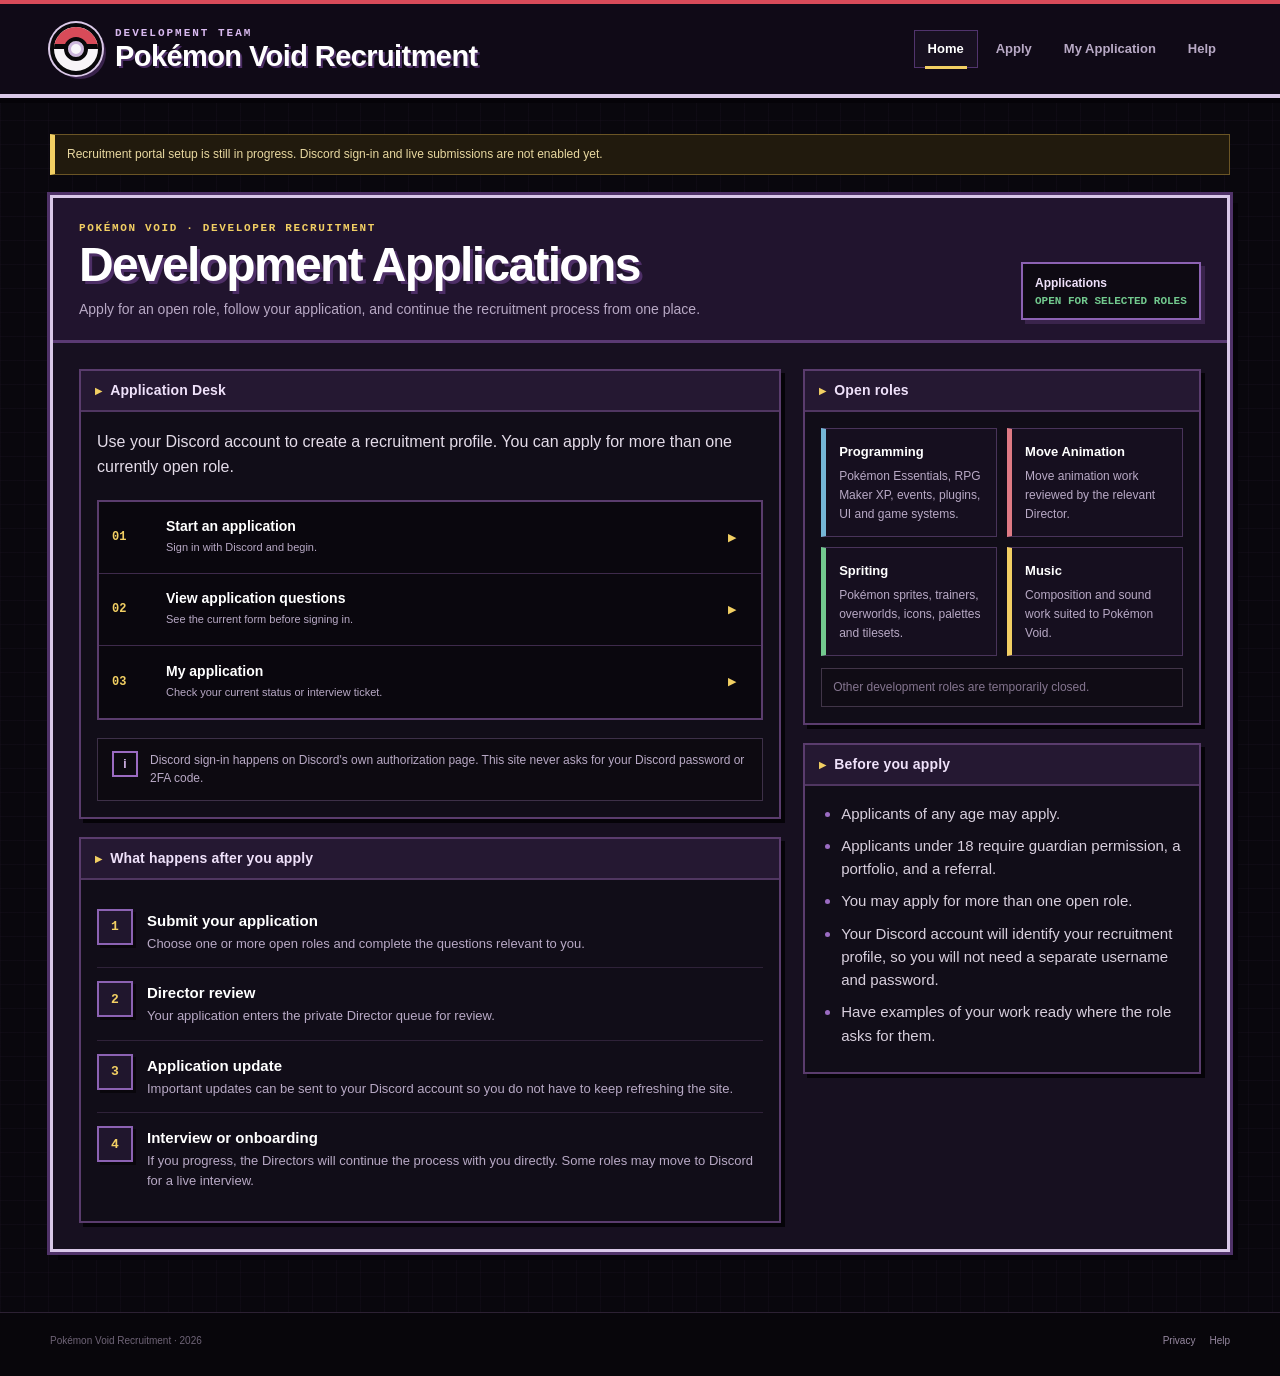
==== commit 8de24365: "Mass Tweaks" ====
--- a/index.html
+++ b/index.html
@@ -30,55 +30,62 @@
 
   <main class="page">
     <div class="site-shell">
-      <div class="preview-notice">Portal preview — Discord sign-in and live submissions will switch on when the recruitment backend is connected.</div>
+      <div class="preview-notice">Recruitment portal setup is still in progress. Discord sign-in and live submissions are not enabled yet.</div>
 
       <section class="portal-frame">
         <div class="portal-head">
           <div>
-            <p class="portal-eyebrow">Development Team Applications</p>
-            <h1 class="portal-title">Join the Void team.</h1>
-            <p class="portal-subtitle">Apply for an open development role, keep track of your application, and continue the recruitment process from one place.</p>
+            <p class="portal-eyebrow">Pokémon Void · Developer Recruitment</p>
+            <h1 class="portal-title">Development Applications</h1>
+            <p class="portal-subtitle">Apply for an open role, follow your application, and continue the recruitment process from one place.</p>
           </div>
           <div class="status-plate" aria-label="Recruitment status">
-            <strong>Recruitment status</strong>
-            <span>Selected roles open</span>
+            <strong>Applications</strong>
+            <span>Open for selected roles</span>
           </div>
         </div>
 
         <div class="portal-body">
           <div class="menu-grid">
             <div>
-              <section class="panel">
-                <h2 class="panel-title">Start an application</h2>
+              <section class="panel application-desk">
+                <h2 class="panel-title">Application Desk</h2>
                 <div class="panel-body">
-                  <p class="intro-copy">Sign in with Discord, choose the role or roles you want to apply for, then complete the questions shown for those roles.</p>
-                  <div class="action-row">
-                    <a class="game-button" href="#" data-discord-login data-return-to="apply.html">Continue with Discord</a>
-                    <a class="game-button secondary" href="apply.html">Preview the application</a>
+                  <p class="intro-copy">Use your Discord account to create a recruitment profile. You can apply for more than one currently open role.</p>
+
+                  <div class="portal-menu" aria-label="Recruitment menu">
+                    <a class="portal-menu-item" href="#" data-discord-login data-return-to="apply.html">
+                      <span class="portal-menu-number">01</span>
+                      <span><strong>Start an application</strong><small>Sign in with Discord and begin.</small></span>
+                      <span class="portal-menu-arrow" aria-hidden="true">▶</span>
+                    </a>
+                    <a class="portal-menu-item" href="apply.html">
+                      <span class="portal-menu-number">02</span>
+                      <span><strong>View application questions</strong><small>See the current form before signing in.</small></span>
+                      <span class="portal-menu-arrow" aria-hidden="true">▶</span>
+                    </a>
+                    <a class="portal-menu-item" href="status.html">
+                      <span class="portal-menu-number">03</span>
+                      <span><strong>My application</strong><small>Check your current status or interview ticket.</small></span>
+                      <span class="portal-menu-arrow" aria-hidden="true">▶</span>
+                    </a>
                   </div>
+
                   <div class="privacy-strip">
                     <span class="privacy-mark" aria-hidden="true">i</span>
-                    <div>Your Discord password and 2FA details are never entered on this site. Discord authentication is handled on Discord's own authorization page.</div>
+                    <div>Discord sign-in happens on Discord's own authorization page. This site never asks for your Discord password or 2FA code.</div>
                   </div>
                 </div>
               </section>
 
               <section class="panel">
-                <h2 class="panel-title">How recruitment works</h2>
+                <h2 class="panel-title">What happens after you apply</h2>
                 <div class="panel-body">
                   <ol class="step-list">
-                    <li>
-                      <div><strong>Open the recruitment portal</strong><p>Follow the recruitment link from the Pokémon Void Discord server and sign in with Discord.</p></div>
-                    </li>
-                    <li>
-                      <div><strong>Complete your application</strong><p>Choose one or more open roles and answer the general and role-specific questions.</p></div>
-                    </li>
-                    <li>
-                      <div><strong>Watch for an update</strong><p>Application updates can be sent to you through Discord while the Directors review your submission.</p></div>
-                    </li>
-                    <li>
-                      <div><strong>Continue to interview</strong><p>If you progress, the Directors will continue with a private interview ticket. Some applicants may later be invited to a secluded Discord area for live questions.</p></div>
-                    </li>
+                    <li><div><strong>Submit your application</strong><p>Choose one or more open roles and complete the questions relevant to you.</p></div></li>
+                    <li><div><strong>Director review</strong><p>Your application enters the private Director queue for review.</p></div></li>
+                    <li><div><strong>Application update</strong><p>Important updates can be sent to your Discord account so you do not have to keep refreshing the site.</p></div></li>
+                    <li><div><strong>Interview or onboarding</strong><p>If you progress, the Directors will continue the process with you directly. Some roles may move to Discord for a live interview.</p></div></li>
                   </ol>
                 </div>
               </section>
@@ -86,15 +93,15 @@
 
             <aside>
               <section class="panel">
-                <h2 class="panel-title">Roles currently open</h2>
+                <h2 class="panel-title">Open roles</h2>
                 <div class="panel-body">
                   <div class="role-board">
                     <div class="role-tile" data-role="programming"><strong>Programming</strong><span>Pokémon Essentials, RPG Maker XP, events, plugins, UI and game systems.</span></div>
-                    <div class="role-tile" data-role="move-animation"><strong>Move Animation</strong><span>Move animation work reviewed directly by the relevant Director.</span></div>
-                    <div class="role-tile" data-role="spriting"><strong>Spriting</strong><span>Sprites, icons, palettes, tilesets and related pixel-art work.</span></div>
-                    <div class="role-tile" data-role="music"><strong>Music</strong><span>Composition and music work suited to Pokémon Void.</span></div>
+                    <div class="role-tile" data-role="move-animation"><strong>Move Animation</strong><span>Move animation work reviewed by the relevant Director.</span></div>
+                    <div class="role-tile" data-role="spriting"><strong>Spriting</strong><span>Pokémon sprites, trainers, overworlds, icons, palettes and tilesets.</span></div>
+                    <div class="role-tile" data-role="music"><strong>Music</strong><span>Composition and sound work suited to Pokémon Void.</span></div>
                   </div>
-                  <div class="closed-note">Other development roles are temporarily closed to applications.</div>
+                  <div class="closed-note">Other development roles are temporarily closed.</div>
                 </div>
               </section>
 
@@ -102,10 +109,11 @@
                 <h2 class="panel-title">Before you apply</h2>
                 <div class="panel-body">
                   <ul class="info-list">
+                    <li>Applicants of any age may apply.</li>
+                    <li>Applicants under 18 require guardian permission, a portfolio, and a referral.</li>
                     <li>You may apply for more than one open role.</li>
-                    <li>Applicants must be at least 16 years old.</li>
-                    <li>Applicants aged 16–17 require guardian permission, a portfolio, and a referral.</li>
-                    <li>You can return to your profile to check your current application status.</li>
+                    <li>Your Discord account will identify your recruitment profile, so you will not need a separate username and password.</li>
+                    <li>Have examples of your work ready where the role asks for them.</li>
                   </ul>
                 </div>
               </section>
--- a/assets/css/site.css
+++ b/assets/css/site.css
@@ -34,7 +34,11 @@
 body {
   margin: 0;
   min-height: 100vh;
-  background: var(--ink);
+  background-color: var(--ink);
+  background-image:
+    linear-gradient(rgba(158, 112, 194, 0.035) 1px, transparent 1px),
+    linear-gradient(90deg, rgba(158, 112, 194, 0.035) 1px, transparent 1px);
+  background-size: 24px 24px;
   color: var(--text);
   font-family: Verdana, Geneva, Tahoma, sans-serif;
   font-size: 15px;
@@ -76,9 +80,10 @@
 }
 
 .site-header {
-  border-bottom: 3px solid var(--line-bright);
-  background: #0d0912;
-  box-shadow: 0 4px 0 var(--shadow);
+  border-top: 4px solid #d84b59;
+  border-bottom: 4px solid #d9c8e8;
+  background: #100a17;
+  box-shadow: 0 5px 0 var(--shadow);
 }
 
 .header-inner {
@@ -99,36 +104,37 @@
 }
 
 .void-emblem {
-  width: 48px;
-  height: 48px;
-  flex: 0 0 48px;
+  width: 52px;
+  height: 52px;
+  flex: 0 0 52px;
   position: relative;
-  border: 3px solid var(--void-pale);
+  overflow: hidden;
+  border: 4px solid #09080b;
   border-radius: 50%;
-  background: var(--panel-3);
-  box-shadow: 3px 3px 0 #3b2451;
+  background: #f7f4f8;
+  box-shadow: 0 0 0 2px #dbc9e8, 4px 4px 0 #39224b;
 }
 
 .void-emblem::before {
   content: "";
   position: absolute;
-  left: 5px;
-  right: 5px;
-  top: 20px;
-  height: 3px;
-  background: var(--void-pale);
+  inset: 0 0 50% 0;
+  background: #d84b59;
+  border-bottom: 5px solid #09080b;
 }
 
 .void-emblem::after {
   content: "";
   position: absolute;
-  width: 12px;
-  height: 12px;
-  left: 15px;
-  top: 14px;
-  border: 3px solid var(--void-pale);
+  width: 16px;
+  height: 16px;
+  left: 50%;
+  top: 50%;
+  transform: translate(-50%, -50%);
+  border: 4px solid #09080b;
   border-radius: 50%;
-  background: var(--ink);
+  background: #f8f6fa;
+  box-shadow: inset 0 0 0 3px #cdb7dd;
 }
 
 .brand-copy {
@@ -147,7 +153,7 @@
 .brand-title {
   display: block;
   color: #fff;
-  font: 900 clamp(20px, 3vw, 29px)/1 Arial, Helvetica, sans-serif;
+  font: 900 clamp(20px, 3vw, 29px)/1 "Trebuchet MS", Verdana, sans-serif;
   letter-spacing: -0.02em;
   text-shadow: 2px 2px 0 #4a2c63;
 }
@@ -205,9 +211,10 @@
 }
 
 .portal-frame {
-  border: 2px solid var(--line);
+  border: 3px solid #d9c8e8;
+  outline: 3px solid #4f3268;
   background: var(--panel);
-  box-shadow: 7px 7px 0 var(--shadow);
+  box-shadow: 8px 8px 0 var(--shadow);
 }
 
 .portal-head {
@@ -216,8 +223,8 @@
   gap: 20px;
   align-items: end;
   padding: 24px 26px 20px;
-  border-bottom: 2px solid var(--line);
-  background: #1b1226;
+  border-bottom: 3px solid #5a3a73;
+  background: #21142e;
 }
 
 .portal-eyebrow {
@@ -231,7 +238,7 @@
 .portal-title {
   margin: 0;
   color: #fff;
-  font: 900 clamp(28px, 5vw, 48px)/1 Arial, Helvetica, sans-serif;
+  font: 900 clamp(28px, 5vw, 48px)/1 "Trebuchet MS", Verdana, sans-serif;
   letter-spacing: -0.035em;
   text-shadow: 3px 3px 0 #4d2e66;
 }
@@ -279,7 +286,7 @@
 }
 
 .panel {
-  border: 1px solid var(--line);
+  border: 2px solid #5a3c6d;
   background: var(--ink-soft);
   box-shadow: 4px 4px 0 var(--shadow);
 }
@@ -291,11 +298,20 @@
 .panel-title {
   margin: 0;
   padding: 11px 14px;
-  border-bottom: 1px solid var(--line);
-  background: var(--panel-2);
+  border-bottom: 2px solid #503661;
+  background: #251832;
   color: var(--void-pale);
   font: 800 14px/1.2 Arial, Helvetica, sans-serif;
   letter-spacing: 0.01em;
+}
+
+.panel-title::before {
+  content: "▶";
+  display: inline-block;
+  margin-right: 8px;
+  color: var(--yellow);
+  font-size: 9px;
+  vertical-align: 1px;
 }
 
 .panel-body {
@@ -324,15 +340,15 @@
   gap: 18px;
   min-height: 44px;
   padding: 10px 13px 10px 15px;
-  border: 2px solid var(--line-bright);
-  border-radius: 2px;
-  background: #271837;
+  border: 2px solid #cdb7dd;
+  border-radius: 0;
+  background: #2a1839;
   color: #fff;
   text-decoration: none;
   font-size: 13px;
   font-weight: 800;
   cursor: pointer;
-  box-shadow: 4px 4px 0 #08050b;
+  box-shadow: 4px 4px 0 #08050b, inset 0 0 0 1px #55366e;
 }
 
 .game-button::after {
@@ -572,15 +588,16 @@
 }
 
 .form-card {
-  border: 2px solid var(--line);
+  border: 3px solid #d2c0df;
+  outline: 3px solid #4f3268;
   background: #120d18;
-  box-shadow: 6px 6px 0 var(--shadow);
+  box-shadow: 7px 7px 0 var(--shadow);
 }
 
 .form-card-head {
   padding: 18px 20px 15px;
-  border-bottom: 2px solid var(--line);
-  background: var(--panel-2);
+  border-bottom: 3px solid #57396d;
+  background: #261833;
 }
 
 .form-card-head .section-number {
@@ -700,7 +717,7 @@
   min-height: 96px;
   display: block;
   padding: 13px;
-  border: 2px solid #403049;
+  border: 2px solid #54405f;
   background: #100c15;
   cursor: pointer;
   box-shadow: 3px 3px 0 #070509;
@@ -721,8 +738,8 @@
 
 .choice-card input:checked + .choice-face {
   border-color: var(--yellow);
-  background: #251b19;
-  box-shadow: 3px 3px 0 #6b5420;
+  background: #282019;
+  box-shadow: 4px 4px 0 #6b5420, inset 0 0 0 1px #f2cf63;
 }
 
 .choice-card input:focus-visible + .choice-face {
@@ -1225,6 +1242,119 @@
   color: var(--muted);
   font-size: 12px;
 }
+
+
+.portal-menu {
+  margin-top: 20px;
+  border: 2px solid #5a3c6d;
+  background: #0a070e;
+}
+
+.portal-menu-item {
+  display: grid;
+  grid-template-columns: 42px minmax(0, 1fr) 20px;
+  gap: 12px;
+  align-items: center;
+  min-height: 72px;
+  padding: 11px 13px;
+  border-bottom: 1px solid #3e2a4b;
+  color: inherit;
+  text-decoration: none;
+}
+
+.portal-menu-item:last-child { border-bottom: 0; }
+.portal-menu-item:hover { background: #281936; color: #fff; }
+.portal-menu-number { color: var(--yellow); font: 800 12px/1 "Courier New", monospace; }
+.portal-menu-item strong { display: block; color: #fff; font: 800 14px/1.2 "Trebuchet MS", Verdana, sans-serif; }
+.portal-menu-item small { display: block; margin-top: 4px; color: var(--muted); font-size: 11px; }
+.portal-menu-arrow { color: var(--yellow); font-size: 11px; }
+
+.application-desk .panel-body { padding-top: 18px; }
+
+.form-progress {
+  display: grid;
+  grid-template-columns: auto minmax(140px, 1fr);
+  gap: 14px;
+  align-items: center;
+  padding: 9px 14px;
+  border-bottom: 2px solid #4d345e;
+  background: #0b0810;
+  color: #d9cce1;
+  font: 700 11px/1.2 "Courier New", monospace;
+}
+
+.form-progress-track {
+  height: 8px;
+  border: 1px solid #574363;
+  background: #08060b;
+  overflow: hidden;
+}
+
+.form-progress-track > span {
+  display: block;
+  width: 25%;
+  height: 100%;
+  background: var(--yellow);
+  transition: width 160ms ease;
+}
+
+.account-note {
+  display: grid;
+  grid-template-columns: 34px 1fr;
+  gap: 11px;
+  align-items: center;
+  margin-bottom: 18px;
+  padding: 11px 12px;
+  border: 1px solid #51405d;
+  background: #0c0910;
+}
+
+.account-note strong, .account-note span { display: block; }
+.account-note strong { color: #fff; font-size: 12px; }
+.account-note span { margin-top: 2px; color: var(--muted); font-size: 11px; }
+
+.account-note-ball {
+  width: 28px;
+  height: 28px;
+  position: relative;
+  border: 3px solid #09080b;
+  border-radius: 50%;
+  background: linear-gradient(to bottom, #d84b59 0 43%, #09080b 43% 57%, #f7f4f8 57% 100%);
+  box-shadow: 0 0 0 1px #d4c2df;
+}
+.account-note-ball::after {
+  content: "";
+  position: absolute;
+  width: 8px;
+  height: 8px;
+  left: 50%;
+  top: 50%;
+  transform: translate(-50%, -50%);
+  border: 3px solid #09080b;
+  border-radius: 50%;
+  background: #fff;
+}
+
+.role-code {
+  display: inline-block;
+  min-width: 38px;
+  margin: 0 8px 0 0;
+  padding: 3px 5px;
+  border: 1px solid #705282;
+  background: #0c0910;
+  color: var(--yellow);
+  font: 800 10px/1 "Courier New", monospace;
+  text-align: center;
+}
+
+.choice-face > .role-code {
+  margin: 0 0 9px;
+}
+
+.role-question-head { display: flex; align-items: center; }
+.role-copy { margin-bottom: 14px; }
+.compact-area { min-height: 88px; }
+.confirm-line { margin-top: 14px; }
 
 .site-footer {
   padding: 20px 0 28px;
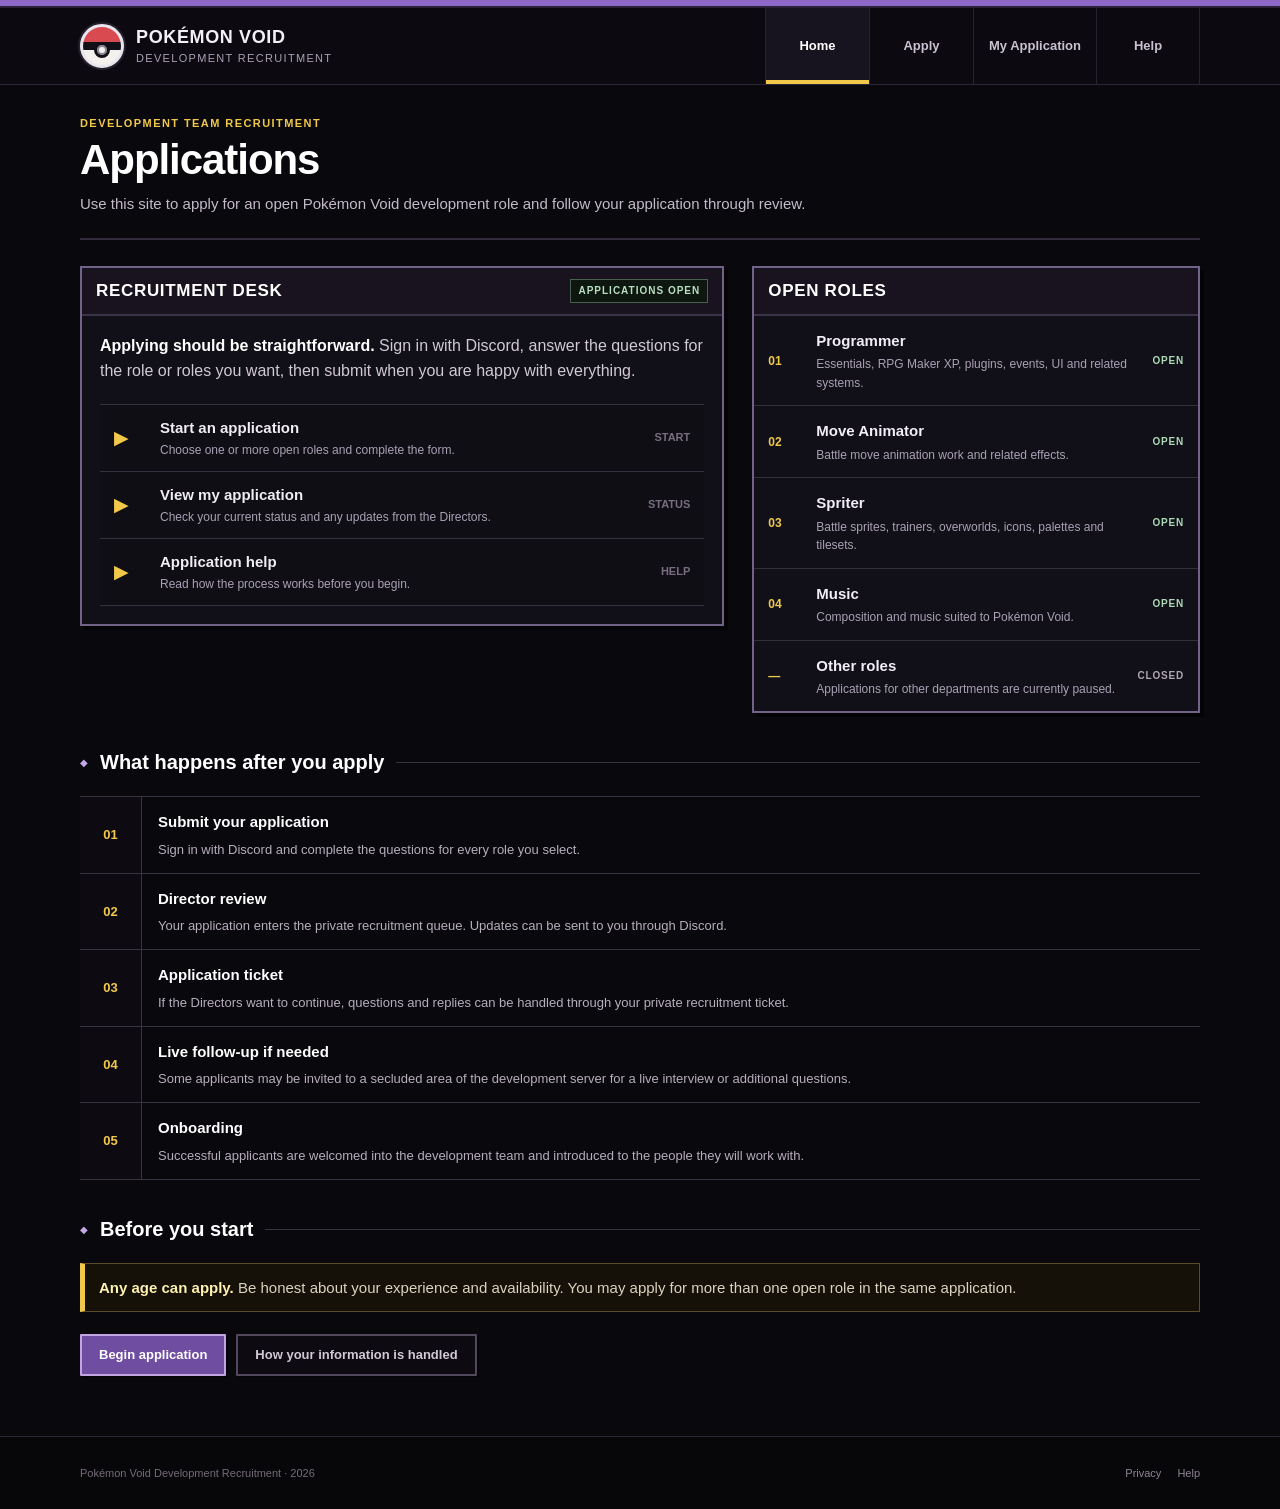
==== commit 7a07dd15: "Overhaul" ====
--- a/index.html
+++ b/index.html
@@ -3,133 +3,110 @@
 <head>
   <meta charset="utf-8">
   <meta name="viewport" content="width=device-width, initial-scale=1">
-  <meta name="description" content="Pokémon Void development team recruitment portal.">
   <title>Pokémon Void Recruitment</title>
+  <meta name="description" content="Apply to join the Pokémon Void development team.">
   <link rel="stylesheet" href="assets/css/site.css">
-  <script src="assets/js/config.js" defer></script>
-  <script src="assets/js/site.js" defer></script>
+  <script defer src="assets/js/config.js"></script>
+  <script defer src="assets/js/site.js"></script>
 </head>
 <body>
-  <header class="site-header">
-    <div class="site-shell header-inner">
-      <a class="brand" href="index.html" aria-label="Pokémon Void Recruitment home">
-        <span class="void-emblem" aria-hidden="true"></span>
-        <span class="brand-copy">
-          <span class="brand-kicker">Development Team</span>
-          <span class="brand-title">Pokémon Void Recruitment</span>
-        </span>
-      </a>
-      <nav class="site-nav" aria-label="Main navigation">
-        <a class="nav-link" href="index.html" aria-current="page">Home</a>
-        <a class="nav-link" href="apply.html">Apply</a>
-        <a class="nav-link" href="status.html">My Application</a>
-        <a class="nav-link" href="help.html">Help</a>
-      </nav>
-    </div>
-  </header>
+<a class="skip-link" href="#main">Skip to main content</a>
+<header class="site-header">
+  <div class="header-inner">
+    <a class="brand" href="index.html" aria-label="Pokémon Void Recruitment home">
+      <span class="pokeball-mark" aria-hidden="true"><span class="ball-top"></span><span class="ball-band"><span class="ball-button"></span></span><span class="ball-bottom"></span></span>
+      <span class="brand-copy"><span class="brand-name">Pokémon Void</span><span class="brand-sub">Development Recruitment</span></span>
+    </a>
+    <button class="mobile-menu-button" type="button" data-menu-button aria-expanded="false" aria-label="Open navigation">Menu</button>
+    <nav class="site-nav" data-site-nav aria-label="Main navigation">
+      <a href="index.html" aria-current="page">Home</a>
+      <a href="apply.html">Apply</a>
+      <a href="status.html">My Application</a>
+      <a href="help.html">Help</a>
+    </nav>
+  </div>
+</header>
 
-  <main class="page">
-    <div class="site-shell">
-      <div class="preview-notice">Recruitment portal setup is still in progress. Discord sign-in and live submissions are not enabled yet.</div>
+<main id="main">
+  <div class="page-heading">
+    <p class="page-kicker">Development Team Recruitment</p>
+    <h1>Applications</h1>
+    <p>Use this site to apply for an open Pokémon Void development role and follow your application through review.</p>
+  </div>
 
-      <section class="portal-frame">
-        <div class="portal-head">
-          <div>
-            <p class="portal-eyebrow">Pokémon Void · Developer Recruitment</p>
-            <h1 class="portal-title">Development Applications</h1>
-            <p class="portal-subtitle">Apply for an open role, follow your application, and continue the recruitment process from one place.</p>
-          </div>
-          <div class="status-plate" aria-label="Recruitment status">
-            <strong>Applications</strong>
-            <span>Open for selected roles</span>
-          </div>
-        </div>
+  <div data-site-message class="notice-strip info" hidden></div>
 
-        <div class="portal-body">
-          <div class="menu-grid">
-            <div>
-              <section class="panel application-desk">
-                <h2 class="panel-title">Application Desk</h2>
-                <div class="panel-body">
-                  <p class="intro-copy">Use your Discord account to create a recruitment profile. You can apply for more than one currently open role.</p>
+  <div class="home-layout">
+    <section class="recruit-board" aria-labelledby="start-title">
+      <div class="board-header">
+        <h2 id="start-title">Recruitment Desk</h2>
+        <span class="board-stamp">Applications open</span>
+      </div>
+      <div class="board-body">
+        <p class="intro-copy"><strong>Applying should be straightforward.</strong> Sign in with Discord, answer the questions for the role or roles you want, then submit when you are happy with everything.</p>
 
-                  <div class="portal-menu" aria-label="Recruitment menu">
-                    <a class="portal-menu-item" href="#" data-discord-login data-return-to="apply.html">
-                      <span class="portal-menu-number">01</span>
-                      <span><strong>Start an application</strong><small>Sign in with Discord and begin.</small></span>
-                      <span class="portal-menu-arrow" aria-hidden="true">▶</span>
-                    </a>
-                    <a class="portal-menu-item" href="apply.html">
-                      <span class="portal-menu-number">02</span>
-                      <span><strong>View application questions</strong><small>See the current form before signing in.</small></span>
-                      <span class="portal-menu-arrow" aria-hidden="true">▶</span>
-                    </a>
-                    <a class="portal-menu-item" href="status.html">
-                      <span class="portal-menu-number">03</span>
-                      <span><strong>My application</strong><small>Check your current status or interview ticket.</small></span>
-                      <span class="portal-menu-arrow" aria-hidden="true">▶</span>
-                    </a>
-                  </div>
+        <ul class="action-menu" aria-label="Recruitment actions">
+          <li>
+            <a href="apply.html">
+              <span class="menu-arrow" aria-hidden="true">▶</span>
+              <span><span class="menu-title">Start an application</span><span class="menu-copy">Choose one or more open roles and complete the form.</span></span>
+              <span class="menu-key">START</span>
+            </a>
+          </li>
+          <li>
+            <a href="status.html">
+              <span class="menu-arrow" aria-hidden="true">▶</span>
+              <span><span class="menu-title">View my application</span><span class="menu-copy">Check your current status and any updates from the Directors.</span></span>
+              <span class="menu-key">STATUS</span>
+            </a>
+          </li>
+          <li>
+            <a href="help.html">
+              <span class="menu-arrow" aria-hidden="true">▶</span>
+              <span><span class="menu-title">Application help</span><span class="menu-copy">Read how the process works before you begin.</span></span>
+              <span class="menu-key">HELP</span>
+            </a>
+          </li>
+        </ul>
+      </div>
+    </section>
 
-                  <div class="privacy-strip">
-                    <span class="privacy-mark" aria-hidden="true">i</span>
-                    <div>Discord sign-in happens on Discord's own authorization page. This site never asks for your Discord password or 2FA code.</div>
-                  </div>
-                </div>
-              </section>
+    <aside class="menu-panel" aria-labelledby="roles-title">
+      <div class="panel-header"><h2 id="roles-title">Open Roles</h2></div>
+      <ul class="role-list">
+        <li><span class="role-number">01</span><span><span class="role-name">Programmer</span><span class="role-desc">Essentials, RPG Maker XP, plugins, events, UI and related systems.</span></span><span class="role-state">Open</span></li>
+        <li><span class="role-number">02</span><span><span class="role-name">Move Animator</span><span class="role-desc">Battle move animation work and related effects.</span></span><span class="role-state">Open</span></li>
+        <li><span class="role-number">03</span><span><span class="role-name">Spriter</span><span class="role-desc">Battle sprites, trainers, overworlds, icons, palettes and tilesets.</span></span><span class="role-state">Open</span></li>
+        <li><span class="role-number">04</span><span><span class="role-name">Music</span><span class="role-desc">Composition and music suited to Pokémon Void.</span></span><span class="role-state">Open</span></li>
+        <li><span class="role-number">—</span><span><span class="role-name">Other roles</span><span class="role-desc">Applications for other departments are currently paused.</span></span><span class="role-state closed">Closed</span></li>
+      </ul>
+    </aside>
+  </div>
 
-              <section class="panel">
-                <h2 class="panel-title">What happens after you apply</h2>
-                <div class="panel-body">
-                  <ol class="step-list">
-                    <li><div><strong>Submit your application</strong><p>Choose one or more open roles and complete the questions relevant to you.</p></div></li>
-                    <li><div><strong>Director review</strong><p>Your application enters the private Director queue for review.</p></div></li>
-                    <li><div><strong>Application update</strong><p>Important updates can be sent to your Discord account so you do not have to keep refreshing the site.</p></div></li>
-                    <li><div><strong>Interview or onboarding</strong><p>If you progress, the Directors will continue the process with you directly. Some roles may move to Discord for a live interview.</p></div></li>
-                  </ol>
-                </div>
-              </section>
-            </div>
+  <div class="section-rule"><h2>What happens after you apply</h2></div>
+  <ol class="process-list">
+    <li><div class="process-copy"><strong>Submit your application</strong><span>Sign in with Discord and complete the questions for every role you select.</span></div></li>
+    <li><div class="process-copy"><strong>Director review</strong><span>Your application enters the private recruitment queue. Updates can be sent to you through Discord.</span></div></li>
+    <li><div class="process-copy"><strong>Application ticket</strong><span>If the Directors want to continue, questions and replies can be handled through your private recruitment ticket.</span></div></li>
+    <li><div class="process-copy"><strong>Live follow-up if needed</strong><span>Some applicants may be invited to a secluded area of the development server for a live interview or additional questions.</span></div></li>
+    <li><div class="process-copy"><strong>Onboarding</strong><span>Successful applicants are welcomed into the development team and introduced to the people they will work with.</span></div></li>
+  </ol>
 
-            <aside>
-              <section class="panel">
-                <h2 class="panel-title">Open roles</h2>
-                <div class="panel-body">
-                  <div class="role-board">
-                    <div class="role-tile" data-role="programming"><strong>Programming</strong><span>Pokémon Essentials, RPG Maker XP, events, plugins, UI and game systems.</span></div>
-                    <div class="role-tile" data-role="move-animation"><strong>Move Animation</strong><span>Move animation work reviewed by the relevant Director.</span></div>
-                    <div class="role-tile" data-role="spriting"><strong>Spriting</strong><span>Pokémon sprites, trainers, overworlds, icons, palettes and tilesets.</span></div>
-                    <div class="role-tile" data-role="music"><strong>Music</strong><span>Composition and sound work suited to Pokémon Void.</span></div>
-                  </div>
-                  <div class="closed-note">Other development roles are temporarily closed.</div>
-                </div>
-              </section>
+  <div class="section-rule"><h2>Before you start</h2></div>
+  <div class="notice-strip">
+    <p><strong>Any age can apply.</strong> Be honest about your experience and availability. You may apply for more than one open role in the same application.</p>
+  </div>
+  <div class="button-row">
+    <a class="button primary" href="apply.html">Begin application</a>
+    <a class="button ghost" href="privacy.html">How your information is handled</a>
+  </div>
+</main>
 
-              <section class="panel">
-                <h2 class="panel-title">Before you apply</h2>
-                <div class="panel-body">
-                  <ul class="info-list">
-                    <li>Applicants of any age may apply.</li>
-                    <li>Applicants under 18 require guardian permission, a portfolio, and a referral.</li>
-                    <li>You may apply for more than one open role.</li>
-                    <li>Your Discord account will identify your recruitment profile, so you will not need a separate username and password.</li>
-                    <li>Have examples of your work ready where the role asks for them.</li>
-                  </ul>
-                </div>
-              </section>
-            </aside>
-          </div>
-        </div>
-      </section>
-    </div>
-  </main>
-
-  <footer class="site-footer">
-    <div class="site-shell footer-inner">
-      <span>Pokémon Void Recruitment · <span data-current-year></span></span>
-      <span class="footer-links"><a href="privacy.html">Privacy</a><a href="help.html">Help</a></span>
-    </div>
-  </footer>
-  <div class="toast" data-toast hidden role="status" aria-live="polite"></div>
+<footer class="site-footer">
+  <div class="footer-inner">
+    <span>Pokémon Void Development Recruitment · <span data-current-year></span></span>
+    <span class="footer-links"><a href="privacy.html">Privacy</a><a href="help.html">Help</a></span>
+  </div>
+</footer>
 </body>
 </html>
--- a/assets/css/site.css
+++ b/assets/css/site.css
@@ -1,1532 +1,656 @@
 :root {
-  --ink: #09070d;
-  --ink-soft: #110d18;
-  --panel: #171020;
-  --panel-2: #20162d;
-  --panel-3: #2a1c3a;
-  --line: #51346d;
-  --line-bright: #8c62b3;
-  --void: #9b6bc2;
-  --void-light: #d8b9ef;
-  --void-pale: #efe1fa;
-  --text: #f4f0f7;
-  --muted: #b8a9c5;
-  --dim: #84758f;
-  --yellow: #f2cf63;
-  --green: #72c98e;
-  --red: #df7a84;
-  --blue: #75b6d6;
-  --shadow: #050308;
-  --max: 1180px;
-  --radius: 6px;
-}
-
-* {
-  box-sizing: border-box;
-}
-
-html {
-  min-height: 100%;
-  background: var(--ink);
-  color-scheme: dark;
-}
+  --ink: #f4f0f7;
+  --muted: #aaa0b5;
+  --page: #09080d;
+  --panel: #111018;
+  --panel-2: #17141f;
+  --panel-3: #0d0c12;
+  --line: #3f3850;
+  --line-strong: #716287;
+  --void: #8d68c7;
+  --void-light: #c4a7eb;
+  --gold: #f0c84a;
+  --red: #d94a50;
+  --blue: #5d93d8;
+  --green: #68b978;
+  --danger: #e36b6b;
+  --black: #050407;
+  --max: 1120px;
+  --menu-shadow: 4px 4px 0 #040306;
+}
+
+* { box-sizing: border-box; }
+
+html { min-height: 100%; background: var(--page); color-scheme: dark; }
 
 body {
   margin: 0;
   min-height: 100vh;
-  background-color: var(--ink);
-  background-image:
-    linear-gradient(rgba(158, 112, 194, 0.035) 1px, transparent 1px),
-    linear-gradient(90deg, rgba(158, 112, 194, 0.035) 1px, transparent 1px);
-  background-size: 24px 24px;
-  color: var(--text);
-  font-family: Verdana, Geneva, Tahoma, sans-serif;
+  color: var(--ink);
+  background: var(--page);
+  font-family: Verdana, Arial, sans-serif;
   font-size: 15px;
   line-height: 1.55;
 }
 
-button,
-input,
-textarea,
-select {
-  font: inherit;
-}
-
-button,
-a {
-  -webkit-tap-highlight-color: transparent;
-}
-
-a {
-  color: var(--void-light);
-}
-
-a:hover {
-  color: #fff;
-}
-
-button:focus-visible,
-a:focus-visible,
-input:focus-visible,
-textarea:focus-visible,
-select:focus-visible {
-  outline: 3px solid var(--yellow);
-  outline-offset: 2px;
-}
-
-.site-shell {
+body::before {
+  content: "";
+  display: block;
+  height: 6px;
+  background: var(--void);
+  border-bottom: 2px solid #2b2238;
+}
+
+a { color: var(--void-light); }
+a:hover { color: #eee1ff; }
+
+button, input, textarea, select { font: inherit; }
+button, a { -webkit-tap-highlight-color: transparent; }
+
+.skip-link {
+  position: fixed;
+  left: 12px;
+  top: -60px;
+  z-index: 1000;
+  padding: 9px 12px;
+  background: #fff;
+  color: #111;
+  border: 2px solid #111;
+}
+.skip-link:focus { top: 12px; }
+
+.site-header {
+  background: #0c0a10;
+  border-bottom: 1px solid #2c2638;
+}
+
+.header-inner {
   width: min(var(--max), calc(100% - 32px));
   margin: 0 auto;
-}
-
-.site-header {
-  border-top: 4px solid #d84b59;
-  border-bottom: 4px solid #d9c8e8;
-  background: #100a17;
-  box-shadow: 0 5px 0 var(--shadow);
-}
-
-.header-inner {
-  min-height: 90px;
-  display: flex;
-  align-items: center;
-  justify-content: space-between;
-  gap: 28px;
+  min-height: 76px;
+  display: flex;
+  align-items: center;
+  gap: 20px;
 }
 
 .brand {
   display: inline-flex;
   align-items: center;
-  gap: 13px;
-  min-width: 0;
-  color: inherit;
+  gap: 12px;
+  min-width: 255px;
+  color: var(--ink);
   text-decoration: none;
 }
 
-.void-emblem {
-  width: 52px;
-  height: 52px;
-  flex: 0 0 52px;
+.pokeball-mark {
+  width: 44px;
+  height: 44px;
+  flex: 0 0 44px;
+  overflow: hidden;
+  display: grid;
+  grid-template-rows: 1fr 8px 1fr;
+  border-radius: 50%;
+  border: 3px solid #e9e5ed;
+  background: #f3f0ed;
+  box-shadow: 0 0 0 2px #24202c;
+}
+
+.pokeball-mark .ball-top { background: var(--red); }
+.pokeball-mark .ball-bottom { background: #f3f0ed; }
+.pokeball-mark .ball-band {
   position: relative;
-  overflow: hidden;
-  border: 4px solid #09080b;
-  border-radius: 50%;
-  background: #f7f4f8;
-  box-shadow: 0 0 0 2px #dbc9e8, 4px 4px 0 #39224b;
-}
-
-.void-emblem::before {
-  content: "";
-  position: absolute;
-  inset: 0 0 50% 0;
-  background: #d84b59;
-  border-bottom: 5px solid #09080b;
-}
-
-.void-emblem::after {
-  content: "";
-  position: absolute;
+  display: grid;
+  place-items: center;
+  background: #111017;
+}
+.pokeball-mark .ball-button {
   width: 16px;
   height: 16px;
-  left: 50%;
-  top: 50%;
-  transform: translate(-50%, -50%);
-  border: 4px solid #09080b;
   border-radius: 50%;
-  background: #f8f6fa;
-  box-shadow: inset 0 0 0 3px #cdb7dd;
-}
-
-.brand-copy {
-  min-width: 0;
-}
-
-.brand-kicker {
+  background: #f3f0ed;
+  border: 3px solid #111017;
+  box-shadow: inset 0 0 0 2px #8d8791;
+}
+
+
+.brand-copy { line-height: 1.1; }
+.brand-name {
   display: block;
-  margin-bottom: 1px;
-  color: var(--void-light);
-  font: 700 11px/1.2 "Courier New", monospace;
-  letter-spacing: 0.18em;
+  font-family: "Trebuchet MS", Arial, sans-serif;
+  font-weight: 800;
+  font-size: 18px;
+  letter-spacing: .035em;
   text-transform: uppercase;
 }
-
-.brand-title {
+.brand-sub {
   display: block;
-  color: #fff;
-  font: 900 clamp(20px, 3vw, 29px)/1 "Trebuchet MS", Verdana, sans-serif;
-  letter-spacing: -0.02em;
-  text-shadow: 2px 2px 0 #4a2c63;
+  margin-top: 4px;
+  color: var(--muted);
+  font-size: 11px;
+  letter-spacing: .12em;
+  text-transform: uppercase;
 }
 
 .site-nav {
-  display: flex;
-  align-items: center;
-  gap: 4px;
-  flex-wrap: wrap;
-  justify-content: flex-end;
-}
-
-.nav-link {
-  position: relative;
-  display: inline-flex;
-  align-items: center;
-  min-height: 38px;
-  padding: 8px 13px;
-  border: 1px solid transparent;
-  color: var(--muted);
+  margin-left: auto;
+  display: flex;
+  align-items: stretch;
+  align-self: stretch;
+}
+.site-nav a {
+  min-width: 104px;
+  display: grid;
+  place-items: center;
+  padding: 0 15px;
+  color: #c9c1d0;
   text-decoration: none;
+  border-left: 1px solid #282230;
   font-size: 13px;
   font-weight: 700;
 }
-
-.nav-link:hover,
-.nav-link[aria-current="page"] {
-  border-color: var(--line);
+.site-nav a:last-child { border-right: 1px solid #282230; }
+.site-nav a:hover,
+.site-nav a[aria-current="page"] {
+  color: #fff;
+  background: #17131f;
+  box-shadow: inset 0 -4px 0 var(--gold);
+}
+
+.mobile-menu-button { display: none; }
+
+main {
+  width: min(var(--max), calc(100% - 32px));
+  margin: 30px auto 60px;
+}
+
+.page-kicker {
+  margin: 0 0 5px;
+  color: var(--gold);
+  font-weight: 800;
+  font-size: 11px;
+  letter-spacing: .13em;
+  text-transform: uppercase;
+}
+
+h1, h2, h3, legend {
+  font-family: "Trebuchet MS", Arial, sans-serif;
+  color: #fff;
+}
+
+h1 {
+  margin: 0;
+  font-size: clamp(28px, 4vw, 42px);
+  line-height: 1.08;
+  letter-spacing: -.025em;
+}
+h2 { margin: 0; font-size: 22px; }
+h3 { margin: 0; font-size: 17px; }
+p { margin: 0 0 1em; }
+
+.page-heading {
+  padding: 0 0 22px;
+  border-bottom: 2px solid #312b3b;
+  margin-bottom: 26px;
+}
+.page-heading p:last-child { margin: 10px 0 0; max-width: 760px; color: #c4bbc9; }
+
+.notice-strip {
+  display: flex;
+  align-items: flex-start;
+  gap: 12px;
+  padding: 12px 14px;
+  margin-bottom: 22px;
+  border: 1px solid #5b4b2b;
+  border-left: 5px solid var(--gold);
+  background: #151109;
+  color: #dcd3bf;
+}
+.notice-strip strong { color: #fff1b0; }
+.notice-strip p { margin: 0; }
+.notice-strip.info { border-color: #344966; border-left-color: var(--blue); background: #0b1119; color: #c4d1e2; }
+.notice-strip.success { border-color: #31543b; border-left-color: var(--green); background: #0b150e; color: #c9dfce; }
+.notice-strip.error { border-color: #67383c; border-left-color: var(--danger); background: #180c0e; color: #e7c8ca; }
+
+.home-layout {
+  display: grid;
+  grid-template-columns: minmax(0, 1.18fr) minmax(300px, .82fr);
+  gap: 28px;
+  align-items: start;
+}
+
+.recruit-board,
+.menu-panel,
+.form-shell,
+.file-panel,
+.admin-shell {
+  border: 2px solid var(--line-strong);
   background: var(--panel);
-  color: #fff;
-}
-
-.nav-link[aria-current="page"]::after {
-  content: "";
-  position: absolute;
-  left: 10px;
-  right: 10px;
-  bottom: -2px;
-  height: 3px;
-  background: var(--yellow);
-}
-
-.page {
-  padding: 36px 0 60px;
-}
-
-.preview-notice {
-  margin: 0 0 20px;
-  padding: 10px 12px;
-  border: 1px solid #6b5525;
-  border-left: 5px solid var(--yellow);
-  background: #211a0d;
-  color: #e8d8a0;
-  font-size: 12px;
-}
-
-.portal-frame {
-  border: 3px solid #d9c8e8;
-  outline: 3px solid #4f3268;
-  background: var(--panel);
-  box-shadow: 8px 8px 0 var(--shadow);
-}
-
-.portal-head {
-  display: grid;
-  grid-template-columns: 1fr auto;
-  gap: 20px;
-  align-items: end;
-  padding: 24px 26px 20px;
-  border-bottom: 3px solid #5a3a73;
-  background: #21142e;
-}
-
-.portal-eyebrow {
-  margin: 0 0 6px;
-  color: var(--yellow);
-  font: 700 11px/1.2 "Courier New", monospace;
-  letter-spacing: 0.15em;
+  box-shadow: var(--menu-shadow);
+}
+
+.board-header,
+.panel-header {
+  display: flex;
+  align-items: center;
+  justify-content: space-between;
+  gap: 16px;
+  min-height: 46px;
+  padding: 10px 14px;
+  border-bottom: 2px solid #3b3348;
+  background: #18131e;
+}
+.board-header h2, .panel-header h2 { font-size: 17px; text-transform: uppercase; letter-spacing: .04em; }
+.board-stamp {
+  padding: 3px 7px;
+  border: 1px solid #49604e;
+  color: #b8dfc0;
+  background: #0d1710;
+  font-size: 10px;
+  font-weight: 800;
+  letter-spacing: .1em;
   text-transform: uppercase;
 }
 
-.portal-title {
-  margin: 0;
-  color: #fff;
-  font: 900 clamp(28px, 5vw, 48px)/1 "Trebuchet MS", Verdana, sans-serif;
-  letter-spacing: -0.035em;
-  text-shadow: 3px 3px 0 #4d2e66;
-}
-
-.portal-subtitle {
-  max-width: 720px;
-  margin: 10px 0 0;
-  color: var(--muted);
-  font-size: 14px;
-}
-
-.portal-body {
-  padding: 26px;
-}
-
-.status-plate {
-  min-width: 180px;
-  padding: 10px 12px;
-  border: 2px solid var(--line-bright);
-  background: #0e0a13;
-  box-shadow: 4px 4px 0 #3a244c;
-}
-
-.status-plate strong,
-.status-plate span {
-  display: block;
-}
-
-.status-plate strong {
-  color: var(--void-pale);
-  font-size: 12px;
-}
-
-.status-plate span {
-  margin-top: 2px;
-  color: var(--green);
-  font: 700 11px/1.3 "Courier New", monospace;
-  text-transform: uppercase;
-}
-
-.menu-grid {
-  display: grid;
-  grid-template-columns: minmax(0, 1.5fr) minmax(280px, 0.85fr);
-  gap: 22px;
-}
-
-.panel {
-  border: 2px solid #5a3c6d;
-  background: var(--ink-soft);
-  box-shadow: 4px 4px 0 var(--shadow);
-}
-
-.panel + .panel {
-  margin-top: 18px;
-}
-
-.panel-title {
-  margin: 0;
-  padding: 11px 14px;
-  border-bottom: 2px solid #503661;
-  background: #251832;
-  color: var(--void-pale);
-  font: 800 14px/1.2 Arial, Helvetica, sans-serif;
-  letter-spacing: 0.01em;
-}
-
-.panel-title::before {
-  content: "▶";
-  display: inline-block;
-  margin-right: 8px;
-  color: var(--yellow);
-  font-size: 9px;
-  vertical-align: 1px;
-}
-
-.panel-body {
-  padding: 16px;
-}
-
-.intro-copy {
-  margin: 0;
-  max-width: 760px;
-  color: #e4dce9;
-  font-size: 16px;
-}
-
-.action-row {
-  display: flex;
-  flex-wrap: wrap;
+.board-body { padding: 18px; }
+.intro-copy { color: #d1c9d6; font-size: 16px; }
+.intro-copy strong { color: #fff; }
+
+.action-menu {
+  list-style: none;
+  padding: 0;
+  margin: 20px 0 0;
+  border-top: 1px solid #35303d;
+}
+.action-menu li { border-bottom: 1px solid #35303d; }
+.action-menu a {
+  position: relative;
+  display: grid;
+  grid-template-columns: 34px 1fr auto;
+  align-items: center;
+  gap: 12px;
+  min-height: 66px;
+  padding: 10px 14px;
+  color: #f1edf4;
+  text-decoration: none;
+  background: #100e15;
+}
+.action-menu a:hover,
+.action-menu a:focus-visible { background: #1b1622; outline: none; box-shadow: inset 5px 0 0 var(--gold); }
+.action-menu .menu-arrow { color: var(--gold); font-size: 19px; }
+.action-menu .menu-title { display: block; font-weight: 800; }
+.action-menu .menu-copy { display: block; margin-top: 2px; color: var(--muted); font-size: 12px; font-weight: 400; }
+.action-menu .menu-key { color: #786d82; font-size: 11px; font-weight: 700; }
+
+.role-list { margin: 0; padding: 0; list-style: none; }
+.role-list li {
+  display: grid;
+  grid-template-columns: 38px 1fr auto;
   gap: 10px;
-  margin-top: 20px;
-}
-
-.game-button {
+  align-items: center;
+  padding: 13px 14px;
+  border-bottom: 1px solid #34303b;
+}
+.role-list li:last-child { border-bottom: 0; }
+.role-number {
+  color: var(--gold);
+  font: 800 12px/1 Verdana, Arial, sans-serif;
+}
+.role-name { font-weight: 800; color: #f3eef5; }
+.role-desc { margin-top: 3px; color: var(--muted); font-size: 12px; }
+.role-state { color: #acd9b5; font-size: 10px; letter-spacing: .08em; font-weight: 800; text-transform: uppercase; }
+.role-state.closed { color: #b1a6b6; }
+
+.section-rule {
+  margin: 34px 0 18px;
+  display: flex;
+  align-items: center;
+  gap: 12px;
+}
+.section-rule::before { content: "◆"; color: var(--void-light); font-size: 10px; }
+.section-rule::after { content: ""; height: 1px; background: #383142; flex: 1; }
+.section-rule h2 { font-size: 20px; white-space: nowrap; }
+
+.process-list { counter-reset: step; margin: 0; padding: 0; list-style: none; border-top: 1px solid #393240; }
+.process-list li {
+  counter-increment: step;
+  display: grid;
+  grid-template-columns: 62px 1fr;
+  min-height: 72px;
+  border-bottom: 1px solid #393240;
+}
+.process-list li::before {
+  content: counter(step, decimal-leading-zero);
+  display: grid;
+  place-items: center;
+  border-right: 1px solid #393240;
+  color: var(--gold);
+  font-weight: 800;
+  font-size: 13px;
+  background: #0d0b11;
+}
+.process-copy { padding: 13px 16px; }
+.process-copy strong { display: block; margin-bottom: 3px; color: #fff; }
+.process-copy span { color: #b7aebc; font-size: 13px; }
+
+.simple-list { margin: 0; padding-left: 20px; color: #c8c0cd; }
+.simple-list li { margin: 7px 0; }
+
+.button-row { display: flex; flex-wrap: wrap; gap: 10px; align-items: center; }
+.button {
   appearance: none;
   display: inline-flex;
   align-items: center;
-  justify-content: space-between;
-  gap: 18px;
-  min-height: 44px;
-  padding: 10px 13px 10px 15px;
-  border: 2px solid #cdb7dd;
-  border-radius: 0;
-  background: #2a1839;
+  justify-content: center;
+  min-height: 42px;
+  padding: 9px 17px;
+  border: 2px solid #82758e;
+  border-radius: 1px;
+  background: #201a29;
   color: #fff;
   text-decoration: none;
+  font-weight: 800;
   font-size: 13px;
-  font-weight: 800;
   cursor: pointer;
-  box-shadow: 4px 4px 0 #08050b, inset 0 0 0 1px #55366e;
-}
-
-.game-button::after {
-  content: "▶";
-  color: var(--yellow);
-  font-size: 10px;
-}
-
-.game-button:hover {
-  background: #352047;
-  color: #fff;
-  transform: translate(-1px, -1px);
-  box-shadow: 5px 5px 0 #08050b;
-}
-
-.game-button.secondary {
-  border-color: #4b3d58;
-  background: #15101c;
-  color: var(--muted);
-}
-
-.game-button.danger {
-  border-color: #7d3d47;
-  background: #2b1217;
-}
-
-.game-button.compact {
-  min-height: 36px;
-  padding: 7px 10px;
-  font-size: 12px;
-}
-
-.game-button[disabled],
-.game-button.is-disabled {
-  opacity: 0.48;
-  cursor: not-allowed;
-  transform: none;
-}
-
-.step-list {
-  margin: 0;
-  padding: 0;
-  list-style: none;
-  counter-reset: portal-step;
-}
-
-.step-list li {
-  counter-increment: portal-step;
-  display: grid;
-  grid-template-columns: 38px 1fr;
-  gap: 12px;
-  padding: 13px 0;
-  border-bottom: 1px solid #2f2239;
-}
-
-.step-list li:last-child {
-  border-bottom: 0;
-}
-
-.step-list li::before {
-  content: counter(portal-step);
-  width: 32px;
-  height: 32px;
-  display: grid;
-  place-items: center;
-  border: 2px solid var(--line-bright);
-  background: var(--panel-2);
-  color: var(--yellow);
-  font: 800 13px/1 "Courier New", monospace;
-  box-shadow: 3px 3px 0 #09060c;
-}
-
-.step-list strong {
-  display: block;
-  margin-bottom: 2px;
-  color: #fff;
-}
-
-.step-list p {
-  margin: 0;
-  color: var(--muted);
-  font-size: 13px;
-}
-
-.role-board {
-  display: grid;
-  grid-template-columns: repeat(2, minmax(0, 1fr));
-  gap: 10px;
-}
-
-.role-tile {
-  min-height: 92px;
-  padding: 13px;
-  border: 1px solid #49345a;
-  border-left: 5px solid var(--void);
-  background: #160f1f;
-}
-
-.role-tile strong {
-  display: block;
-  margin-bottom: 5px;
-  color: #fff;
-  font-size: 13px;
-}
-
-.role-tile span {
-  display: block;
-  color: var(--muted);
-  font-size: 12px;
-}
-
-.role-tile[data-role="programming"] { border-left-color: #75b6d6; }
-.role-tile[data-role="move-animation"] { border-left-color: #df7a84; }
-.role-tile[data-role="spriting"] { border-left-color: #72c98e; }
-.role-tile[data-role="music"] { border-left-color: #f2cf63; }
-
-.closed-note {
-  margin-top: 12px;
-  padding: 9px 11px;
-  border: 1px solid #413548;
-  background: #100c15;
-  color: var(--dim);
-  font-size: 12px;
-}
-
-.privacy-strip {
-  display: grid;
-  grid-template-columns: auto 1fr;
-  gap: 12px;
+  box-shadow: 2px 2px 0 #050407;
+}
+.button:hover, .button:focus-visible { background: #2b2236; border-color: #c1a6de; outline: 2px solid transparent; }
+.button.primary { background: #6f4da0; border-color: #c1a4e2; }
+.button.primary:hover { background: #7e58b4; }
+.button.gold { background: #6b5614; border-color: #e0bf45; color: #fff6c5; }
+.button.danger { background: #4b2428; border-color: #b65d63; }
+.button.ghost { background: #0d0b11; border-color: #51485e; color: #d2c9d7; }
+.button:disabled { opacity: .45; cursor: not-allowed; }
+
+/* Application form */
+.application-layout {
+  display: grid;
+  grid-template-columns: 224px minmax(0, 1fr);
+  gap: 24px;
   align-items: start;
-  margin-top: 18px;
-  padding: 12px 14px;
-  border: 1px solid #3d3048;
-  background: #0d0a11;
-  color: var(--muted);
-  font-size: 12px;
-}
-
-.privacy-mark {
-  width: 26px;
-  height: 26px;
-  display: grid;
-  place-items: center;
-  border: 2px solid var(--void);
-  color: var(--void-light);
-  font: 900 12px/1 Arial, sans-serif;
-}
-
-.page-heading {
-  margin-bottom: 22px;
-}
-
-.page-heading h1 {
-  margin: 0;
-  color: #fff;
-  font: 900 clamp(28px, 5vw, 42px)/1.05 Arial, Helvetica, sans-serif;
-  letter-spacing: -0.03em;
-  text-shadow: 3px 3px 0 #3f2851;
-}
-
-.page-heading p {
-  max-width: 760px;
-  margin: 9px 0 0;
-  color: var(--muted);
-}
-
-.apply-layout {
-  display: grid;
-  grid-template-columns: 240px minmax(0, 1fr);
-  gap: 20px;
-  align-items: start;
-}
-
-.application-steps {
+}
+
+.step-rail {
+  border: 2px solid #4c435a;
+  background: #0f0d13;
+  box-shadow: 3px 3px 0 #050407;
   position: sticky;
   top: 18px;
-  border: 1px solid var(--line);
-  background: #0f0b14;
-  box-shadow: 4px 4px 0 var(--shadow);
-}
-
-.application-steps h2 {
+}
+.step-rail-title {
+  padding: 10px 12px;
+  background: #17131d;
+  border-bottom: 1px solid #3a3244;
+  color: #a99db2;
+  font-size: 10px;
+  letter-spacing: .12em;
+  font-weight: 800;
+  text-transform: uppercase;
+}
+.step-list { list-style: none; margin: 0; padding: 0; }
+.step-list li { border-bottom: 1px solid #2c2733; }
+.step-list li:last-child { border-bottom: 0; }
+.step-button {
+  appearance: none;
+  width: 100%;
+  min-height: 54px;
+  display: grid;
+  grid-template-columns: 30px 1fr;
+  gap: 9px;
+  align-items: center;
+  text-align: left;
+  padding: 8px 10px;
+  border: 0;
+  background: transparent;
+  color: #8f8498;
+  cursor: pointer;
+}
+.step-button .num { color: #675d70; font-weight: 800; font-size: 11px; }
+.step-button .label { font-weight: 700; font-size: 12px; }
+.step-button[aria-current="step"] { background: #21192b; color: #fff; box-shadow: inset 5px 0 0 var(--gold); }
+.step-button[aria-current="step"] .num { color: var(--gold); }
+.step-button[data-complete="true"] .num { color: var(--green); }
+.step-button:disabled { cursor: default; }
+
+.form-shell { min-width: 0; }
+.form-header {
+  padding: 15px 18px;
+  border-bottom: 2px solid #3d3548;
+  background: #17131e;
+}
+.form-header .step-label { margin-bottom: 4px; color: var(--gold); font-size: 10px; font-weight: 800; letter-spacing: .12em; text-transform: uppercase; }
+.form-header h2 { font-size: 23px; }
+.form-header p { margin: 6px 0 0; color: #b8aebf; font-size: 13px; }
+.form-body { padding: 22px 20px 10px; }
+.form-step[hidden] { display: none !important; }
+
+fieldset { min-width: 0; margin: 0 0 25px; padding: 0; border: 0; }
+legend { width: 100%; padding: 0 0 8px; margin-bottom: 13px; border-bottom: 1px solid #3a3342; font-size: 17px; font-weight: 800; }
+.field { margin-bottom: 20px; max-width: 760px; }
+.field:last-child { margin-bottom: 0; }
+label, .field-label { display: block; margin-bottom: 7px; color: #f1ecf3; font-weight: 800; font-size: 13px; }
+.required { color: var(--gold); }
+.optional { color: #8f8498; font-size: 10px; font-weight: 700; text-transform: uppercase; letter-spacing: .05em; }
+.field-help { margin: -2px 0 7px; color: #9e94a6; font-size: 12px; }
+
+input[type="text"], input[type="url"], input[type="email"], textarea, select {
+  width: 100%;
+  border: 2px solid #51475f;
+  border-radius: 0;
+  background: #09080d;
+  color: #fff;
+  padding: 10px 11px;
+  outline: none;
+}
+textarea { min-height: 126px; resize: vertical; }
+input:focus, textarea:focus, select:focus { border-color: var(--gold); box-shadow: 0 0 0 1px #8c7629; }
+input::placeholder, textarea::placeholder { color: #6f6676; opacity: 1; }
+
+.choice-list { border: 1px solid #433a4e; }
+.choice-row {
+  display: grid;
+  grid-template-columns: 24px 1fr;
+  gap: 10px;
+  align-items: start;
   margin: 0;
-  padding: 12px 14px;
-  border-bottom: 1px solid var(--line);
-  background: var(--panel-2);
-  color: var(--void-pale);
-  font-size: 13px;
-}
-
-.step-tab {
-  width: 100%;
-  display: grid;
-  grid-template-columns: 26px 1fr;
-  gap: 10px;
-  align-items: center;
   padding: 11px 12px;
-  border: 0;
-  border-bottom: 1px solid #2d2036;
-  background: transparent;
-  color: var(--dim);
-  text-align: left;
+  border-bottom: 1px solid #332d3a;
+  background: #0d0b11;
   cursor: pointer;
-}
-
-.step-tab:last-child {
-  border-bottom: 0;
-}
-
-.step-tab-number {
-  width: 24px;
-  height: 24px;
-  display: grid;
-  place-items: center;
-  border: 1px solid #4f3a5d;
-  color: inherit;
-  font: 700 11px/1 "Courier New", monospace;
-}
-
-.step-tab strong {
-  font-size: 12px;
-}
-
-.step-tab.is-active {
-  background: #24162f;
-  color: #fff;
-}
-
-.step-tab.is-active .step-tab-number {
-  border-color: var(--yellow);
-  color: var(--yellow);
-}
-
-.step-tab.is-complete .step-tab-number {
-  border-color: var(--green);
-  color: var(--green);
-}
-
-.form-card {
-  border: 3px solid #d2c0df;
-  outline: 3px solid #4f3268;
-  background: #120d18;
-  box-shadow: 7px 7px 0 var(--shadow);
-}
-
-.form-card-head {
-  padding: 18px 20px 15px;
-  border-bottom: 3px solid #57396d;
-  background: #261833;
-}
-
-.form-card-head .section-number {
-  display: block;
-  margin-bottom: 3px;
-  color: var(--yellow);
-  font: 700 10px/1.2 "Courier New", monospace;
-  letter-spacing: 0.15em;
-  text-transform: uppercase;
-}
-
-.form-card-head h2 {
-  margin: 0;
-  color: #fff;
-  font-size: 19px;
-}
-
-.form-card-head p {
-  margin: 6px 0 0;
-  color: var(--muted);
-  font-size: 12px;
-}
-
-.form-card-body {
-  padding: 20px;
-}
-
-.form-step[hidden] {
-  display: none !important;
-}
-
-.field-grid {
-  display: grid;
-  grid-template-columns: repeat(2, minmax(0, 1fr));
+  font-weight: 400;
+}
+.choice-row:last-child { border-bottom: 0; }
+.choice-row:hover { background: #15111a; }
+.choice-row:has(input:checked) { background: #201829; box-shadow: inset 4px 0 0 var(--void-light); }
+.choice-row input { margin: 3px 0 0; accent-color: var(--void); }
+.choice-title { display: block; color: #f0ebf2; font-weight: 800; }
+.choice-copy { display: block; margin-top: 2px; color: #a99faf; font-size: 12px; }
+
+.age-choices { display: grid; grid-template-columns: repeat(4, 1fr); border: 1px solid #433a4e; }
+.age-choices .choice-row { border-bottom: 0; border-right: 1px solid #332d3a; min-height: 52px; align-items: center; }
+.age-choices .choice-row:last-child { border-right: 0; }
+
+.role-detail {
+  margin: 0 0 24px;
+  padding: 17px;
+  border: 1px solid #4b4058;
+  border-left: 5px solid var(--void);
+  background: #0d0b11;
+}
+.role-detail[hidden] { display: none; }
+.role-detail h3 { margin-bottom: 5px; }
+.role-detail > p { color: #a99faf; font-size: 12px; }
+
+.form-actions {
+  display: flex;
+  justify-content: space-between;
+  align-items: center;
+  gap: 12px;
+  padding: 15px 20px;
+  border-top: 2px solid #3d3548;
+  background: #100d15;
+}
+.form-actions .right { margin-left: auto; display: flex; gap: 10px; }
+
+.error-summary {
+  margin: 0 0 22px;
+  padding: 14px;
+  border: 2px solid var(--danger);
+  background: #1a0c0f;
+}
+.error-summary[hidden] { display: none; }
+.error-summary h3 { margin-bottom: 7px; color: #ffb0b0; }
+.error-summary ul { margin: 0; padding-left: 20px; }
+.error-summary a { color: #ffd0d0; }
+.field-error { margin-top: 5px; color: #ff9fa5; font-size: 12px; font-weight: 700; }
+.has-error input, .has-error textarea, .has-error select, .has-error .choice-list, .has-error .age-choices { border-color: var(--danger); }
+
+.review-list { margin: 0; border-top: 1px solid #3b3443; }
+.review-row {
+  display: grid;
+  grid-template-columns: 210px 1fr;
   gap: 16px;
-}
-
-.field {
-  margin-bottom: 17px;
-}
-
-.field:last-child {
-  margin-bottom: 0;
-}
-
-.field label,
-.field-label {
-  display: block;
-  margin-bottom: 6px;
-  color: #eee6f2;
-  font-size: 12px;
-  font-weight: 800;
-}
-
-.field .required {
-  color: var(--yellow);
-}
-
-.field-help {
-  margin: 5px 0 0;
-  color: var(--dim);
-  font-size: 11px;
-}
-
-.text-input,
-.text-area,
-.select-input {
-  width: 100%;
-  border: 1px solid #5a4268;
-  border-radius: 2px;
-  background: #09070d;
-  color: #fff;
-  box-shadow: inset 3px 3px 0 #050407;
-}
-
-.text-input,
-.select-input {
-  min-height: 42px;
-  padding: 9px 10px;
-}
-
-.text-area {
-  min-height: 116px;
-  padding: 10px;
-  resize: vertical;
-}
-
-.text-input::placeholder,
-.text-area::placeholder {
-  color: #695d70;
-}
-
-.text-input:focus,
-.text-area:focus,
-.select-input:focus {
-  border-color: var(--void-light);
-}
-
-.choice-grid {
-  display: grid;
-  grid-template-columns: repeat(2, minmax(0, 1fr));
-  gap: 10px;
-}
-
-.choice-card {
-  position: relative;
-  display: block;
-}
-
-.choice-card input {
-  position: absolute;
-  opacity: 0;
-  pointer-events: none;
-}
-
-.choice-face {
-  min-height: 96px;
-  display: block;
-  padding: 13px;
-  border: 2px solid #54405f;
-  background: #100c15;
-  cursor: pointer;
-  box-shadow: 3px 3px 0 #070509;
-}
-
-.choice-face strong {
-  display: block;
-  margin-bottom: 4px;
-  color: #fff;
-  font-size: 13px;
-}
-
-.choice-face span {
-  display: block;
-  color: var(--muted);
-  font-size: 11px;
-}
-
-.choice-card input:checked + .choice-face {
-  border-color: var(--yellow);
-  background: #282019;
-  box-shadow: 4px 4px 0 #6b5420, inset 0 0 0 1px #f2cf63;
-}
-
-.choice-card input:focus-visible + .choice-face {
-  outline: 3px solid var(--yellow);
-  outline-offset: 2px;
-}
-
-.check-list {
-  display: grid;
-  gap: 8px;
-}
-
-.check-line {
-  display: grid;
-  grid-template-columns: 18px 1fr;
-  gap: 9px;
-  align-items: start;
-  padding: 9px 10px;
-  border: 1px solid #36283f;
-  background: #0d0a11;
-  color: #ded5e3;
-  font-size: 12px;
-}
-
-.check-line input {
-  margin: 2px 0 0;
-  accent-color: var(--void);
-}
-
-.conditional-block {
-  margin-top: 16px;
-  padding: 14px;
-  border: 1px solid #5d4c2a;
-  background: #1b160d;
-}
-
-.conditional-block[hidden] {
-  display: none;
-}
-
-.role-question-block {
+  padding: 11px 0;
+  border-bottom: 1px solid #332d3a;
+}
+.review-term { color: #9f95a7; font-size: 12px; font-weight: 800; }
+.review-value { color: #eee8f1; white-space: pre-wrap; overflow-wrap: anywhere; }
+
+/* Account/status/interview */
+.account-strip {
+  display: flex;
+  align-items: center;
+  justify-content: space-between;
+  gap: 14px;
+  padding: 11px 13px;
+  border: 1px solid #414955;
+  background: #0b0e13;
   margin-bottom: 20px;
-  border: 1px solid #463451;
-  background: #0f0b14;
-}
-
-.role-question-block[hidden] {
-  display: none;
-}
-
-.role-question-head {
-  padding: 10px 12px;
-  border-bottom: 1px solid #463451;
-  background: #21172b;
-}
-
-.role-question-head strong {
-  color: var(--void-pale);
-  font-size: 13px;
-}
-
-.role-question-body {
-  padding: 14px;
-}
-
-.form-actions {
-  display: flex;
-  justify-content: space-between;
-  gap: 12px;
-  margin-top: 20px;
-  padding-top: 16px;
-  border-top: 1px solid #35283e;
-}
-
-.form-actions .right-actions {
-  display: flex;
-  gap: 10px;
-  margin-left: auto;
-}
-
-.review-list {
-  display: grid;
-  gap: 10px;
-}
-
-.review-item {
-  display: grid;
-  grid-template-columns: minmax(120px, 0.35fr) 1fr;
-  gap: 12px;
-  padding: 10px 0;
-  border-bottom: 1px solid #302339;
-}
-
-.review-item:last-child {
-  border-bottom: 0;
-}
-
-.review-item dt {
-  color: var(--dim);
-  font-size: 11px;
-  font-weight: 700;
-}
-
-.review-item dd {
-  margin: 0;
-  color: #eee7f2;
-  font-size: 12px;
-  white-space: pre-wrap;
-}
-
-.inline-alert {
-  margin: 0 0 16px;
-  padding: 10px 12px;
-  border: 1px solid #604970;
-  border-left: 4px solid var(--void);
-  background: #17101f;
-  color: var(--muted);
-  font-size: 12px;
-}
-
-.login-gate {
-  max-width: 670px;
+}
+.account-strip strong { color: #fff; }
+.account-strip small { color: #999fac; }
+.account-strip .account-state { color: #a8b9ce; font-size: 12px; }
+
+.file-panel { margin-bottom: 24px; }
+.file-grid { display: grid; grid-template-columns: 210px 1fr; }
+.file-sidebar { padding: 18px; border-right: 1px solid #3b3443; background: #0d0b11; }
+.file-main { padding: 18px; }
+.file-label { color: #8f8597; font-size: 10px; font-weight: 800; letter-spacing: .11em; text-transform: uppercase; }
+.file-value { margin-top: 4px; color: #fff; font-weight: 800; }
+.status-badge { display: inline-block; margin-top: 10px; padding: 4px 8px; border: 1px solid #5e526a; color: #d8cce0; font-size: 10px; font-weight: 800; letter-spacing: .08em; text-transform: uppercase; }
+.status-badge.new, .status-badge.submitted { border-color: #476384; color: #bdd8f5; }
+.status-badge.interview { border-color: #75612c; color: #f3dc7b; }
+.status-badge.accepted { border-color: #3f6a48; color: #afe1b9; }
+.status-badge.declined { border-color: #6d3a3f; color: #e8a9ad; }
+
+.timeline { margin: 0; padding: 0; list-style: none; }
+.timeline li { position: relative; padding: 0 0 22px 28px; }
+.timeline li::before { content: ""; position: absolute; left: 7px; top: 7px; bottom: -7px; width: 1px; background: #494050; }
+.timeline li:last-child::before { display: none; }
+.timeline li::after { content: ""; position: absolute; left: 2px; top: 5px; width: 9px; height: 9px; background: #17131e; border: 2px solid #746680; }
+.timeline li.done::after { background: var(--void); border-color: #c6ace4; }
+.timeline strong { display: block; color: #fff; }
+.timeline span { color: #9f95a7; font-size: 12px; }
+
+.ticket-log { border-top: 1px solid #393240; }
+.ticket-entry { display: grid; grid-template-columns: 170px 1fr; border-bottom: 1px solid #393240; }
+.ticket-meta { padding: 13px; background: #0c0a10; border-right: 1px solid #393240; color: #9e94a6; font-size: 11px; }
+.ticket-meta strong { display: block; color: #d8d0dd; font-size: 12px; }
+.ticket-body { padding: 13px 16px; color: #ddd6e1; white-space: pre-wrap; }
+.ticket-compose { padding: 16px; background: #0e0c12; border-top: 2px solid #3b3443; }
+
+/* Admin */
+.admin-toolbar { display: flex; flex-wrap: wrap; gap: 8px; padding: 12px; border-bottom: 1px solid #3a3342; background: #0d0b11; }
+.admin-toolbar .filter-button { padding: 7px 10px; border: 1px solid #4a4055; background: #141019; color: #bdb4c2; cursor: pointer; font-size: 11px; font-weight: 800; }
+.admin-toolbar .filter-button[aria-pressed="true"] { color: #fff; border-color: var(--gold); background: #2b2411; }
+.queue-table { width: 100%; border-collapse: collapse; }
+.queue-table th { padding: 9px 10px; text-align: left; color: #8f8498; font-size: 10px; letter-spacing: .08em; text-transform: uppercase; border-bottom: 1px solid #3a3342; background: #0c0a10; }
+.queue-table td { padding: 11px 10px; border-bottom: 1px solid #302a37; vertical-align: top; }
+.queue-table tr:hover td { background: #15111a; }
+.queue-table a { font-weight: 800; }
+.queue-empty { padding: 35px 18px; text-align: center; color: #978c9f; }
+
+/* Help / privacy */
+.text-page { max-width: 850px; }
+.text-section { padding: 22px 0; border-bottom: 1px solid #37303f; }
+.text-section:first-of-type { padding-top: 0; }
+.text-section h2 { margin-bottom: 10px; }
+.text-section h3 { margin: 18px 0 7px; }
+.text-section p, .text-section li { color: #c1b8c6; }
+
+.site-footer {
+  margin-top: 60px;
+  border-top: 1px solid #2d2734;
+  background: #070609;
+}
+.footer-inner {
+  width: min(var(--max), calc(100% - 32px));
+  min-height: 72px;
   margin: 0 auto;
-  padding: 28px;
-  border: 2px solid var(--line);
-  background: #120d18;
-  box-shadow: 7px 7px 0 var(--shadow);
-  text-align: center;
-}
-
-.login-gate .void-emblem {
-  margin: 0 auto 14px;
-}
-
-.login-gate h1,
-.login-gate h2 {
-  margin: 0;
-  color: #fff;
-}
-
-.login-gate p {
-  max-width: 520px;
-  margin: 10px auto 0;
-  color: var(--muted);
-}
-
-.login-gate .action-row {
-  justify-content: center;
-}
-
-.status-track {
-  margin: 20px 0 0;
-  padding: 0;
-  list-style: none;
-  display: grid;
-  grid-template-columns: repeat(4, minmax(0, 1fr));
-  border: 1px solid #493658;
-}
-
-.status-track li {
-  position: relative;
-  min-height: 78px;
-  padding: 12px;
-  border-right: 1px solid #493658;
-  background: #0d0a11;
-}
-
-.status-track li:last-child {
-  border-right: 0;
-}
-
-.status-track strong {
-  display: block;
-  color: #fff;
-  font-size: 11px;
-}
-
-.status-track span {
-  display: block;
-  margin-top: 4px;
-  color: var(--dim);
-  font-size: 10px;
-}
-
-.status-track li.is-current {
-  background: #24182f;
-}
-
-.status-track li.is-current::before {
-  content: "";
-  position: absolute;
-  left: 0;
-  right: 0;
-  top: -1px;
-  height: 4px;
-  background: var(--yellow);
-}
-
-.ticket-shell {
-  display: grid;
-  grid-template-columns: 230px minmax(0, 1fr);
-  min-height: 580px;
-  border: 2px solid var(--line);
-  background: #100c15;
-  box-shadow: 7px 7px 0 var(--shadow);
-}
-
-.ticket-sidebar {
-  padding: 16px;
-  border-right: 2px solid var(--line);
-  background: #0b0810;
-}
-
-.ticket-sidebar h2 {
-  margin: 0 0 14px;
-  color: var(--void-pale);
-  font-size: 13px;
-}
-
-.ticket-meta {
-  margin: 0;
-}
-
-.ticket-meta div {
-  padding: 9px 0;
-  border-bottom: 1px solid #2b2032;
-}
-
-.ticket-meta dt {
-  color: var(--dim);
-  font-size: 10px;
-  text-transform: uppercase;
-}
-
-.ticket-meta dd {
-  margin: 2px 0 0;
-  color: #eee6f1;
-  font-size: 12px;
-}
-
-.ticket-main {
-  display: grid;
-  grid-template-rows: auto 1fr auto;
-}
-
-.ticket-head {
-  padding: 13px 16px;
-  border-bottom: 1px solid var(--line);
-  background: var(--panel-2);
-}
-
-.ticket-head strong {
-  color: #fff;
-}
-
-.ticket-head span {
-  display: block;
-  margin-top: 2px;
-  color: var(--dim);
-  font-size: 10px;
-}
-
-.message-list {
-  min-height: 360px;
-  padding: 18px;
-}
-
-.ticket-message {
-  max-width: 78%;
-  margin-bottom: 14px;
-  padding: 10px 12px;
-  border: 1px solid #483455;
-  background: #18101f;
-  box-shadow: 3px 3px 0 #08050a;
-}
-
-.ticket-message.is-applicant {
-  margin-left: auto;
-  border-color: #5a4a32;
-  background: #1b1710;
-}
-
-.message-author {
-  display: block;
-  margin-bottom: 4px;
-  color: var(--void-light);
-  font: 700 10px/1.2 "Courier New", monospace;
-  text-transform: uppercase;
-}
-
-.ticket-message.is-applicant .message-author {
-  color: var(--yellow);
-}
-
-.ticket-message p {
-  margin: 0;
-  color: #e8e0ed;
-  font-size: 12px;
-}
-
-.message-time {
-  display: block;
-  margin-top: 6px;
-  color: #71657a;
-  font-size: 9px;
-}
-
-.ticket-compose {
-  padding: 13px;
-  border-top: 1px solid var(--line);
-  background: #0c0910;
-}
-
-.ticket-compose textarea {
-  min-height: 92px;
-}
-
-.admin-shell {
-  display: grid;
-  grid-template-columns: 220px minmax(0, 1fr);
-  min-height: 650px;
-  border: 2px solid var(--line);
-  background: #0f0b14;
-  box-shadow: 7px 7px 0 var(--shadow);
-}
-
-.admin-side {
-  border-right: 2px solid var(--line);
-  background: #0a070e;
-}
-
-.admin-side-head {
-  padding: 16px;
-  border-bottom: 1px solid #32253b;
-}
-
-.admin-side-head strong {
-  display: block;
-  color: #fff;
-  font-size: 13px;
-}
-
-.admin-side-head span {
-  display: block;
-  margin-top: 3px;
-  color: var(--dim);
-  font-size: 10px;
-}
-
-.admin-nav-link {
-  display: flex;
-  justify-content: space-between;
-  gap: 10px;
-  padding: 10px 13px;
-  border-bottom: 1px solid #2c2033;
-  color: var(--muted);
-  text-decoration: none;
-  font-size: 12px;
-}
-
-.admin-nav-link:hover,
-.admin-nav-link.is-active {
-  background: #21152c;
-  color: #fff;
-}
-
-.count-box {
-  min-width: 24px;
-  padding: 2px 5px;
-  border: 1px solid #594265;
-  color: var(--yellow);
-  text-align: center;
-  font: 700 10px/1.2 "Courier New", monospace;
-}
-
-.admin-main {
-  min-width: 0;
-}
-
-.admin-topbar {
-  display: flex;
-  justify-content: space-between;
-  gap: 15px;
-  align-items: center;
-  padding: 14px 16px;
-  border-bottom: 1px solid var(--line);
-  background: var(--panel-2);
-}
-
-.admin-topbar h1 {
-  margin: 0;
-  color: #fff;
-  font-size: 16px;
-}
-
-.admin-content {
-  padding: 16px;
-}
-
-.queue-toolbar {
-  display: flex;
-  flex-wrap: wrap;
-  gap: 8px;
-  margin-bottom: 12px;
-}
-
-.queue-table-wrap {
-  overflow-x: auto;
-  border: 1px solid #44304f;
-}
-
-.queue-table {
-  width: 100%;
-  min-width: 760px;
-  border-collapse: collapse;
-  background: #0c0910;
-}
-
-.queue-table th,
-.queue-table td {
-  padding: 10px 11px;
-  border-bottom: 1px solid #2e2236;
-  text-align: left;
-  vertical-align: middle;
-}
-
-.queue-table th {
-  background: #1d1426;
-  color: var(--dim);
-  font-size: 10px;
-  text-transform: uppercase;
-}
-
-.queue-table td {
-  color: #ddd5e2;
-  font-size: 11px;
-}
-
-.queue-table tr:last-child td {
-  border-bottom: 0;
-}
-
-.queue-table tr:hover td {
-  background: #15101b;
-}
-
-.queue-id {
-  color: var(--void-light);
-  font-family: "Courier New", monospace;
-  font-weight: 700;
-}
-
-.tag {
-  display: inline-block;
-  padding: 2px 6px;
-  border: 1px solid #594267;
-  background: #18101f;
-  color: #d9c9e4;
-  font-size: 9px;
-  font-weight: 700;
-  text-transform: uppercase;
-}
-
-.tag.flagged { border-color: #8c6a28; color: var(--yellow); }
-.tag.interview { border-color: #3d6c7f; color: var(--blue); }
-.tag.accepted { border-color: #3c704e; color: var(--green); }
-.tag.declined { border-color: #77404a; color: var(--red); }
-
-.info-list {
-  margin: 0;
-  padding-left: 20px;
-}
-
-.info-list li {
-  margin-bottom: 9px;
-  color: #d8cfdd;
-}
-
-.info-list li::marker {
-  color: var(--void);
-}
-
-.faq-item {
-  border-bottom: 1px solid #34263d;
-}
-
-.faq-item:last-child {
-  border-bottom: 0;
-}
-
-.faq-item summary {
-  padding: 13px 0;
-  color: #eee7f2;
-  font-weight: 800;
-  cursor: pointer;
-}
-
-.faq-item p {
-  margin: -3px 0 14px;
-  color: var(--muted);
-  font-size: 12px;
-}
-
-
-.portal-menu {
-  margin-top: 20px;
-  border: 2px solid #5a3c6d;
-  background: #0a070e;
-}
-
-.portal-menu-item {
-  display: grid;
-  grid-template-columns: 42px minmax(0, 1fr) 20px;
-  gap: 12px;
-  align-items: center;
-  min-height: 72px;
-  padding: 11px 13px;
-  border-bottom: 1px solid #3e2a4b;
-  color: inherit;
-  text-decoration: none;
-}
-
-.portal-menu-item:last-child { border-bottom: 0; }
-.portal-menu-item:hover { background: #281936; color: #fff; }
-.portal-menu-number { color: var(--yellow); font: 800 12px/1 "Courier New", monospace; }
-.portal-menu-item strong { display: block; color: #fff; font: 800 14px/1.2 "Trebuchet MS", Verdana, sans-serif; }
-.portal-menu-item small { display: block; margin-top: 4px; color: var(--muted); font-size: 11px; }
-.portal-menu-arrow { color: var(--yellow); font-size: 11px; }
-
-.application-desk .panel-body { padding-top: 18px; }
-
-.form-progress {
-  display: grid;
-  grid-template-columns: auto minmax(140px, 1fr);
-  gap: 14px;
-  align-items: center;
-  padding: 9px 14px;
-  border-bottom: 2px solid #4d345e;
-  background: #0b0810;
-  color: #d9cce1;
-  font: 700 11px/1.2 "Courier New", monospace;
-}
-
-.form-progress-track {
-  height: 8px;
-  border: 1px solid #574363;
-  background: #08060b;
-  overflow: hidden;
-}
-
-.form-progress-track > span {
-  display: block;
-  width: 25%;
-  height: 100%;
-  background: var(--yellow);
-  transition: width 160ms ease;
-}
-
-.account-note {
-  display: grid;
-  grid-template-columns: 34px 1fr;
-  gap: 11px;
-  align-items: center;
-  margin-bottom: 18px;
-  padding: 11px 12px;
-  border: 1px solid #51405d;
-  background: #0c0910;
-}
-
-.account-note strong, .account-note span { display: block; }
-.account-note strong { color: #fff; font-size: 12px; }
-.account-note span { margin-top: 2px; color: var(--muted); font-size: 11px; }
-
-.account-note-ball {
-  width: 28px;
-  height: 28px;
-  position: relative;
-  border: 3px solid #09080b;
-  border-radius: 50%;
-  background: linear-gradient(to bottom, #d84b59 0 43%, #09080b 43% 57%, #f7f4f8 57% 100%);
-  box-shadow: 0 0 0 1px #d4c2df;
-}
-.account-note-ball::after {
-  content: "";
-  position: absolute;
-  width: 8px;
-  height: 8px;
-  left: 50%;
-  top: 50%;
-  transform: translate(-50%, -50%);
-  border: 3px solid #09080b;
-  border-radius: 50%;
-  background: #fff;
-}
-
-.role-code {
-  display: inline-block;
-  min-width: 38px;
-  margin: 0 8px 0 0;
-  padding: 3px 5px;
-  border: 1px solid #705282;
-  background: #0c0910;
-  color: var(--yellow);
-  font: 800 10px/1 "Courier New", monospace;
-  text-align: center;
-}
-
-.choice-face > .role-code {
-  margin: 0 0 9px;
-}
-
-.role-question-head { display: flex; align-items: center; }
-.role-copy { margin-bottom: 14px; }
-.compact-area { min-height: 88px; }
-.confirm-line { margin-top: 14px; }
-
-.site-footer {
-  padding: 20px 0 28px;
-  border-top: 1px solid #2c2133;
-  background: #08060b;
-  color: #6f6477;
-  font-size: 10px;
-}
-
-.footer-inner {
-  display: flex;
+  display: flex;
+  align-items: center;
   justify-content: space-between;
   gap: 20px;
-  flex-wrap: wrap;
-}
-
-.footer-links {
-  display: flex;
-  gap: 14px;
-  flex-wrap: wrap;
-}
-
-.footer-links a {
-  color: #9688a0;
-  text-decoration: none;
-}
-
-.toast {
-  position: fixed;
-  right: 18px;
-  bottom: 18px;
-  z-index: 100;
-  max-width: 360px;
-  padding: 12px 14px;
-  border: 2px solid var(--line-bright);
-  background: #120d18;
-  color: #eee7f2;
-  box-shadow: 5px 5px 0 #050307;
-  font-size: 12px;
-}
-
-.toast[hidden] {
-  display: none;
-}
-
-@media (max-width: 860px) {
-  .header-inner {
-    align-items: flex-start;
-    flex-direction: column;
-    padding: 16px 0 13px;
-    gap: 12px;
-  }
-
-  .site-nav {
-    justify-content: flex-start;
-  }
-
-  .portal-head,
-  .menu-grid,
-  .apply-layout,
-  .ticket-shell,
-  .admin-shell {
-    grid-template-columns: 1fr;
-  }
-
-  .status-plate {
-    min-width: 0;
-  }
-
-  .application-steps {
-    position: static;
-    display: grid;
-    grid-template-columns: repeat(4, minmax(0, 1fr));
-  }
-
-  .application-steps h2 {
-    grid-column: 1 / -1;
-  }
-
-  .step-tab {
-    grid-template-columns: 1fr;
-    gap: 5px;
-    text-align: center;
-    border-right: 1px solid #2d2036;
-  }
-
-  .step-tab-number {
-    margin: 0 auto;
-  }
-
-  .ticket-sidebar,
-  .admin-side {
-    border-right: 0;
-    border-bottom: 2px solid var(--line);
-  }
-
-  .admin-side {
-    display: grid;
-    grid-template-columns: repeat(3, minmax(0, 1fr));
-  }
-
-  .admin-side-head {
-    grid-column: 1 / -1;
-  }
-
-  .admin-nav-link {
-    border-right: 1px solid #2c2033;
-  }
-}
-
-@media (max-width: 620px) {
-  .site-shell {
-    width: min(100% - 20px, var(--max));
-  }
-
-  .page {
-    padding-top: 20px;
-  }
-
-  .portal-head,
-  .portal-body,
-  .form-card-body {
-    padding-left: 14px;
-    padding-right: 14px;
-  }
-
-  .field-grid,
-  .choice-grid,
-  .role-board {
-    grid-template-columns: 1fr;
-  }
-
-  .application-steps {
-    grid-template-columns: repeat(2, minmax(0, 1fr));
-  }
-
-  .status-track {
-    grid-template-columns: 1fr 1fr;
-  }
-
-  .status-track li:nth-child(2) {
-    border-right: 0;
-  }
-
-  .status-track li:nth-child(-n + 2) {
-    border-bottom: 1px solid #493658;
-  }
-
-  .ticket-message {
-    max-width: 94%;
-  }
-
-  .admin-side {
-    grid-template-columns: 1fr 1fr;
-  }
-
-  .review-item {
-    grid-template-columns: 1fr;
-    gap: 3px;
-  }
-
-  .form-actions {
-    flex-direction: column;
-  }
-
-  .form-actions .right-actions {
-    width: 100%;
-    margin-left: 0;
-  }
-
-  .form-actions .game-button,
-  .form-actions .right-actions .game-button {
-    flex: 1;
-  }
-}
+  color: #756c7b;
+  font-size: 11px;
+}
+.footer-links { display: flex; gap: 16px; }
+.footer-links a { color: #8f8498; text-decoration: none; }
+.footer-links a:hover { color: #d5c8dc; }
+
+.sr-only { position: absolute !important; width: 1px !important; height: 1px !important; padding: 0 !important; margin: -1px !important; overflow: hidden !important; clip: rect(0,0,0,0) !important; white-space: nowrap !important; border: 0 !important; }
+[hidden] { display: none !important; }
+
+@media (max-width: 820px) {
+  .header-inner { min-height: 66px; }
+  .brand { min-width: 0; }
+  .brand-sub { display: none; }
+  .site-nav { display: none; position: absolute; z-index: 20; top: 73px; left: 16px; right: 16px; border: 2px solid #50455d; background: #0d0b11; box-shadow: var(--menu-shadow); }
+  .site-nav.open { display: block; }
+  .site-nav a { min-height: 46px; border: 0; border-bottom: 1px solid #302a37; justify-content: start; padding: 0 14px; }
+  .mobile-menu-button { display: inline-flex; margin-left: auto; min-width: 44px; min-height: 40px; align-items: center; justify-content: center; border: 1px solid #4d4358; background: #121016; color: #fff; cursor: pointer; }
+  main { margin-top: 22px; }
+  .home-layout { grid-template-columns: 1fr; }
+  .application-layout { grid-template-columns: 1fr; }
+  .step-rail { position: static; }
+  .step-list { display: grid; grid-template-columns: repeat(5, 1fr); }
+  .step-list li { border-bottom: 0; border-right: 1px solid #2c2733; }
+  .step-button { display: block; min-height: 48px; text-align: center; padding: 7px 3px; }
+  .step-button .num { display: block; }
+  .step-button .label { font-size: 9px; }
+  .step-button[aria-current="step"] { box-shadow: inset 0 -4px 0 var(--gold); }
+  .age-choices { grid-template-columns: 1fr 1fr; }
+  .age-choices .choice-row { border-bottom: 1px solid #332d3a; }
+  .age-choices .choice-row:nth-child(2n) { border-right: 0; }
+  .age-choices .choice-row:nth-last-child(-n+2) { border-bottom: 0; }
+  .file-grid { grid-template-columns: 1fr; }
+  .file-sidebar { border-right: 0; border-bottom: 1px solid #3b3443; }
+  .ticket-entry { grid-template-columns: 1fr; }
+  .ticket-meta { border-right: 0; border-bottom: 1px solid #2c2733; }
+  .queue-table { display: block; overflow-x: auto; white-space: nowrap; }
+}
+
+@media (max-width: 560px) {
+  body { font-size: 14px; }
+  body::before { height: 4px; }
+  .header-inner, main, .footer-inner { width: min(100% - 22px, var(--max)); }
+  .pokeball-mark { width: 38px; height: 38px; flex-basis: 38px; }
+  .brand-name { font-size: 15px; }
+  .page-heading { margin-bottom: 18px; }
+  h1 { font-size: 29px; }
+  .board-body, .form-body { padding: 16px 13px 8px; }
+  .action-menu a { grid-template-columns: 28px 1fr; }
+  .action-menu .menu-key { display: none; }
+  .role-list li { grid-template-columns: 30px 1fr; }
+  .role-state { grid-column: 2; }
+  .process-list li { grid-template-columns: 48px 1fr; }
+  .age-choices { grid-template-columns: 1fr; }
+  .age-choices .choice-row { border-right: 0; border-bottom: 1px solid #332d3a !important; }
+  .age-choices .choice-row:last-child { border-bottom: 0 !important; }
+  .review-row { grid-template-columns: 1fr; gap: 3px; }
+  .form-actions { padding: 12px; }
+  .form-actions .right { width: 100%; }
+  .form-actions .right .button { flex: 1; }
+  .footer-inner { min-height: 88px; flex-direction: column; justify-content: center; text-align: center; gap: 7px; }
+}
+
+.role-name, .role-desc { display: block; }
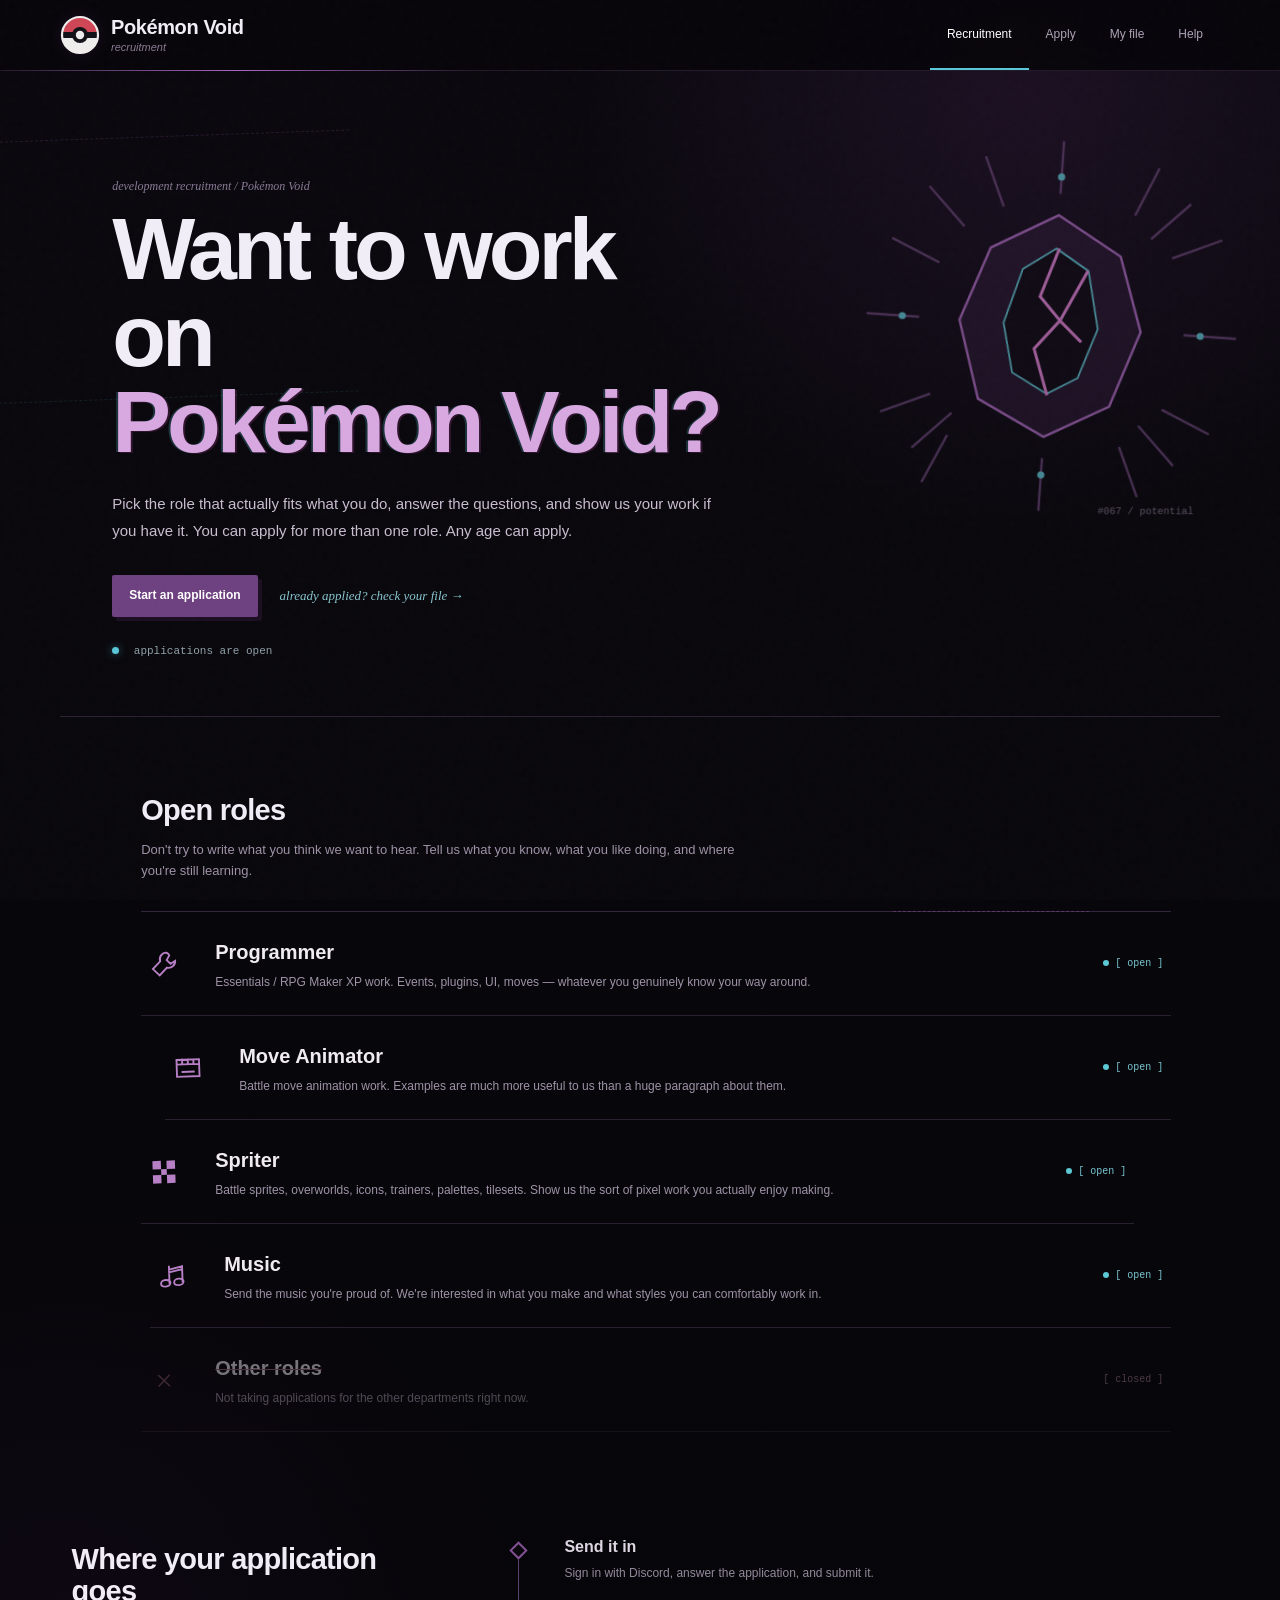
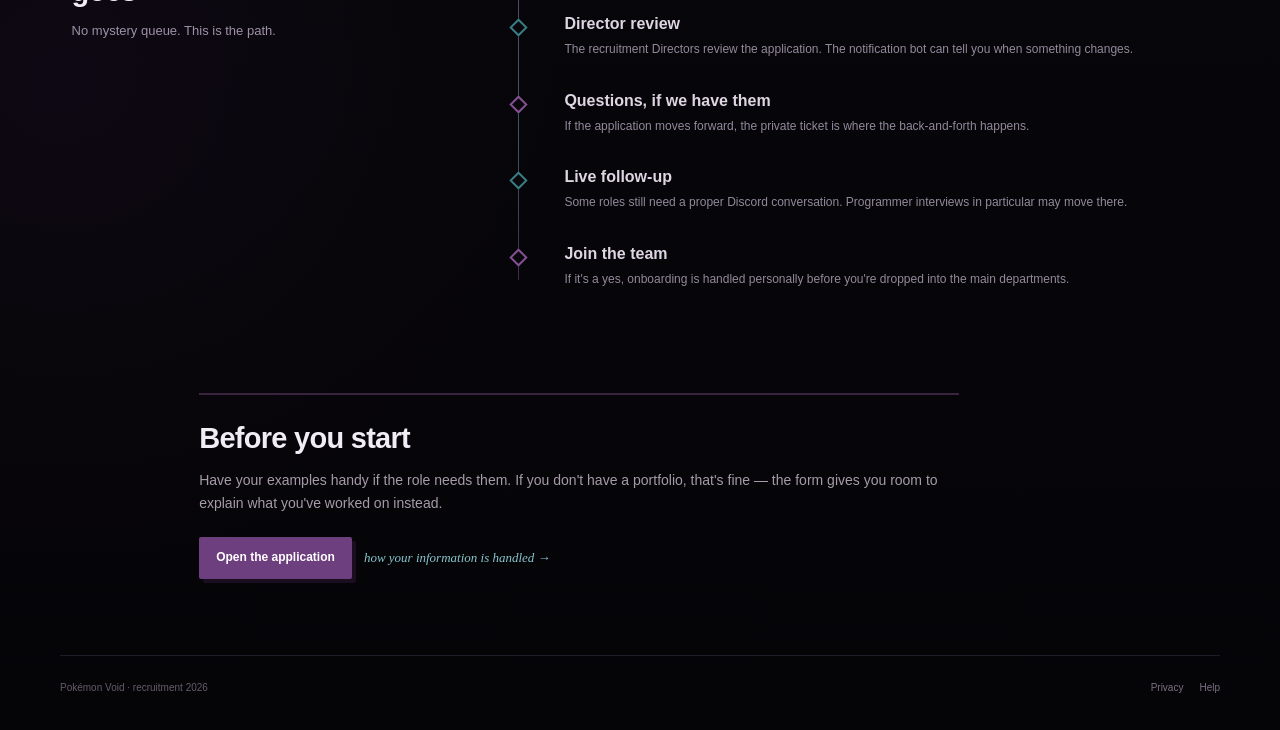
==== commit 5b98a447: "Overhaul 2" ====
--- a/index.html
+++ b/index.html
@@ -14,97 +14,127 @@
 <header class="site-header">
   <div class="header-inner">
     <a class="brand" href="index.html" aria-label="Pokémon Void Recruitment home">
-      <span class="pokeball-mark" aria-hidden="true"><span class="ball-top"></span><span class="ball-band"><span class="ball-button"></span></span><span class="ball-bottom"></span></span>
-      <span class="brand-copy"><span class="brand-name">Pokémon Void</span><span class="brand-sub">Development Recruitment</span></span>
+      <svg class="pokeball-mark" viewBox="0 0 40 40" aria-hidden="true" focusable="false"><circle cx="20" cy="20" r="18" fill="#efedeb"/><path d="M2 20a18 18 0 0 1 36 0H2z" fill="#cf4655"/><path d="M2.7 20h34.6" stroke="#111016" stroke-width="6"/><circle cx="20" cy="20" r="8" fill="#111016"/><circle cx="20" cy="20" r="4.2" fill="#efedeb"/><circle cx="20" cy="20" r="18" fill="none" stroke="#efedeb" stroke-width="2.2"/></svg>
+      <span class="brand-copy"><span class="brand-name">Pokémon Void</span><span class="brand-sub">recruitment</span></span>
     </a>
     <button class="mobile-menu-button" type="button" data-menu-button aria-expanded="false" aria-label="Open navigation">Menu</button>
     <nav class="site-nav" data-site-nav aria-label="Main navigation">
-      <a href="index.html" aria-current="page">Home</a>
+      <a href="index.html" aria-current="page">Recruitment</a>
       <a href="apply.html">Apply</a>
-      <a href="status.html">My Application</a>
+      <a href="status.html">My file</a>
       <a href="help.html">Help</a>
     </nav>
   </div>
 </header>
 
-<main id="main">
-  <div class="page-heading">
-    <p class="page-kicker">Development Team Recruitment</p>
-    <h1>Applications</h1>
-    <p>Use this site to apply for an open Pokémon Void development role and follow your application through review.</p>
-  </div>
+<main id="main" class="home-main">
+  <section class="recruit-hero" aria-labelledby="hero-title">
+    <div class="hero-copy">
+      <p class="crumbline">development recruitment / Pokémon Void</p>
+      <h1 id="hero-title">Want to work on<br><span>Pokémon Void?</span></h1>
+      <p class="hero-lede">Pick the role that actually fits what you do, answer the questions, and show us your work if you have it. You can apply for more than one role. Any age can apply.</p>
+      <div class="hero-actions">
+        <a class="button primary" href="apply.html">Start an application</a>
+        <a class="text-link" href="status.html">already applied? check your file →</a>
+      </div>
+      <p class="open-line"><span aria-hidden="true"></span> applications are open</p>
+    </div>
+
+    <div class="potential-core" aria-hidden="true">
+      <svg viewBox="0 0 360 360" role="img">
+        <g class="core-orbit">
+          <path d="M180 26v42M180 292v42M26 180h42M292 180h42M71 71l30 30M259 259l30 30M289 71l-30 30M101 259l-30 30"/>
+          <path d="M116 43l17 39M244 278l17 39M43 116l39 17M278 244l39 17M244 82l17-39M99 278l-18 39M82 244l-39 17M278 116l39-17"/>
+        </g>
+        <g class="core-stone">
+          <path d="M180 87l54 31 21 62-22 64-53 29-57-28-20-65 22-62z"/>
+          <path d="M180 115l28 17 11 48-14 42-25 15-30-16-10-41 13-46z"/>
+          <path class="core-crack" d="M182 116l-13 40 18 19-20 25 13 37M207 133l-20 42 18 16"/>
+        </g>
+        <g class="core-dots">
+          <circle cx="180" cy="55" r="3"/><circle cx="305" cy="180" r="3"/><circle cx="180" cy="305" r="3"/><circle cx="55" cy="180" r="3"/>
+        </g>
+      </svg>
+      <div class="core-caption">#067 / potential</div>
+    </div>
+  </section>
 
   <div data-site-message class="notice-strip info" hidden></div>
 
-  <div class="home-layout">
-    <section class="recruit-board" aria-labelledby="start-title">
-      <div class="board-header">
-        <h2 id="start-title">Recruitment Desk</h2>
-        <span class="board-stamp">Applications open</span>
+  <section class="roles-section" aria-labelledby="roles-title">
+    <div class="section-intro">
+      <h2 id="roles-title">Open roles</h2>
+      <p>Don't try to write what you think we want to hear. Tell us what you know, what you like doing, and where you're still learning.</p>
+    </div>
+
+    <div class="role-stack">
+      <a class="role-entry role-programmer" href="apply.html?role=programmer">
+        <span class="role-glyph" aria-hidden="true">
+          <svg viewBox="0 0 32 32"><path d="M19 4a7 7 0 0 0-7 9L4 21l7 7 8-8a7 7 0 0 0 9-7l-5 3-4-4 3-5a7 7 0 0 0-3-3z"/></svg>
+        </span>
+        <span class="role-copy"><span class="role-name">Programmer</span><span class="role-desc">Essentials / RPG Maker XP work. Events, plugins, UI, moves — whatever you genuinely know your way around.</span></span>
+        <span class="role-state"><i></i>[ open ]</span>
+      </a>
+
+      <a class="role-entry role-animator" href="apply.html?role=move-animator">
+        <span class="role-glyph" aria-hidden="true">
+          <svg viewBox="0 0 32 32"><path d="M4 7h24v18H4zM4 12h24M10 7v5M16 7v5M22 7v5M10 20h12"/></svg>
+        </span>
+        <span class="role-copy"><span class="role-name">Move Animator</span><span class="role-desc">Battle move animation work. Examples are much more useful to us than a huge paragraph about them.</span></span>
+        <span class="role-state"><i></i>[ open ]</span>
+      </a>
+
+      <a class="role-entry role-spriter" href="apply.html?role=spriter">
+        <span class="role-glyph pixel-glyph" aria-hidden="true">
+          <svg viewBox="0 0 32 32"><path d="M4 4h9v9H4zM19 4h9v9h-9zM4 19h9v9H4zM19 19h9v9h-9zM13 13h6v6h-6z"/></svg>
+        </span>
+        <span class="role-copy"><span class="role-name">Spriter</span><span class="role-desc">Battle sprites, overworlds, icons, trainers, palettes, tilesets. Show us the sort of pixel work you actually enjoy making.</span></span>
+        <span class="role-state"><i></i>[ open ]</span>
+      </a>
+
+      <a class="role-entry role-music" href="apply.html?role=music">
+        <span class="role-glyph" aria-hidden="true">
+          <svg viewBox="0 0 32 32"><path d="M12 6v17M12 9l14-3v16M12 12l14-3M8 27c3 0 5-2 5-4s-2-3-5-3-5 2-5 4 2 3 5 3zM22 26c3 0 5-2 5-4s-2-3-5-3-5 2-5 4 2 3 5 3z"/></svg>
+        </span>
+        <span class="role-copy"><span class="role-name">Music</span><span class="role-desc">Send the music you're proud of. We're interested in what you make and what styles you can comfortably work in.</span></span>
+        <span class="role-state"><i></i>[ open ]</span>
+      </a>
+
+      <div class="role-entry role-closed" aria-disabled="true">
+        <span class="role-glyph" aria-hidden="true">×</span>
+        <span class="role-copy"><span class="role-name" data-glitch="Other roles">Other roles</span><span class="role-desc">Not taking applications for the other departments right now.</span></span>
+        <span class="role-state">[ closed ]</span>
       </div>
-      <div class="board-body">
-        <p class="intro-copy"><strong>Applying should be straightforward.</strong> Sign in with Discord, answer the questions for the role or roles you want, then submit when you are happy with everything.</p>
+    </div>
+  </section>
 
-        <ul class="action-menu" aria-label="Recruitment actions">
-          <li>
-            <a href="apply.html">
-              <span class="menu-arrow" aria-hidden="true">▶</span>
-              <span><span class="menu-title">Start an application</span><span class="menu-copy">Choose one or more open roles and complete the form.</span></span>
-              <span class="menu-key">START</span>
-            </a>
-          </li>
-          <li>
-            <a href="status.html">
-              <span class="menu-arrow" aria-hidden="true">▶</span>
-              <span><span class="menu-title">View my application</span><span class="menu-copy">Check your current status and any updates from the Directors.</span></span>
-              <span class="menu-key">STATUS</span>
-            </a>
-          </li>
-          <li>
-            <a href="help.html">
-              <span class="menu-arrow" aria-hidden="true">▶</span>
-              <span><span class="menu-title">Application help</span><span class="menu-copy">Read how the process works before you begin.</span></span>
-              <span class="menu-key">HELP</span>
-            </a>
-          </li>
-        </ul>
-      </div>
-    </section>
+  <section class="route-section" aria-labelledby="route-title">
+    <div class="route-heading">
+      <h2 id="route-title">Where your application goes</h2>
+      <p>No mystery queue. This is the path.</p>
+    </div>
+    <div class="route-thread">
+      <div class="route-stop"><span class="route-node"></span><div><h3>Send it in</h3><p>Sign in with Discord, answer the application, and submit it.</p></div></div>
+      <div class="route-stop"><span class="route-node"></span><div><h3>Director review</h3><p>The recruitment Directors review the application. The notification bot can tell you when something changes.</p></div></div>
+      <div class="route-stop"><span class="route-node"></span><div><h3>Questions, if we have them</h3><p>If the application moves forward, the private ticket is where the back-and-forth happens.</p></div></div>
+      <div class="route-stop"><span class="route-node"></span><div><h3>Live follow-up</h3><p>Some roles still need a proper Discord conversation. Programmer interviews in particular may move there.</p></div></div>
+      <div class="route-stop"><span class="route-node"></span><div><h3>Join the team</h3><p>If it's a yes, onboarding is handled personally before you're dropped into the main departments.</p></div></div>
+    </div>
+  </section>
 
-    <aside class="menu-panel" aria-labelledby="roles-title">
-      <div class="panel-header"><h2 id="roles-title">Open Roles</h2></div>
-      <ul class="role-list">
-        <li><span class="role-number">01</span><span><span class="role-name">Programmer</span><span class="role-desc">Essentials, RPG Maker XP, plugins, events, UI and related systems.</span></span><span class="role-state">Open</span></li>
-        <li><span class="role-number">02</span><span><span class="role-name">Move Animator</span><span class="role-desc">Battle move animation work and related effects.</span></span><span class="role-state">Open</span></li>
-        <li><span class="role-number">03</span><span><span class="role-name">Spriter</span><span class="role-desc">Battle sprites, trainers, overworlds, icons, palettes and tilesets.</span></span><span class="role-state">Open</span></li>
-        <li><span class="role-number">04</span><span><span class="role-name">Music</span><span class="role-desc">Composition and music suited to Pokémon Void.</span></span><span class="role-state">Open</span></li>
-        <li><span class="role-number">—</span><span><span class="role-name">Other roles</span><span class="role-desc">Applications for other departments are currently paused.</span></span><span class="role-state closed">Closed</span></li>
-      </ul>
-    </aside>
-  </div>
-
-  <div class="section-rule"><h2>What happens after you apply</h2></div>
-  <ol class="process-list">
-    <li><div class="process-copy"><strong>Submit your application</strong><span>Sign in with Discord and complete the questions for every role you select.</span></div></li>
-    <li><div class="process-copy"><strong>Director review</strong><span>Your application enters the private recruitment queue. Updates can be sent to you through Discord.</span></div></li>
-    <li><div class="process-copy"><strong>Application ticket</strong><span>If the Directors want to continue, questions and replies can be handled through your private recruitment ticket.</span></div></li>
-    <li><div class="process-copy"><strong>Live follow-up if needed</strong><span>Some applicants may be invited to a secluded area of the development server for a live interview or additional questions.</span></div></li>
-    <li><div class="process-copy"><strong>Onboarding</strong><span>Successful applicants are welcomed into the development team and introduced to the people they will work with.</span></div></li>
-  </ol>
-
-  <div class="section-rule"><h2>Before you start</h2></div>
-  <div class="notice-strip">
-    <p><strong>Any age can apply.</strong> Be honest about your experience and availability. You may apply for more than one open role in the same application.</p>
-  </div>
-  <div class="button-row">
-    <a class="button primary" href="apply.html">Begin application</a>
-    <a class="button ghost" href="privacy.html">How your information is handled</a>
-  </div>
+  <section class="before-section" aria-labelledby="before-title">
+    <h2 id="before-title">Before you start</h2>
+    <p>Have your examples handy if the role needs them. If you don't have a portfolio, that's fine — the form gives you room to explain what you've worked on instead.</p>
+    <div class="button-row">
+      <a class="button primary" href="apply.html">Open the application</a>
+      <a class="text-link" href="privacy.html">how your information is handled →</a>
+    </div>
+  </section>
 </main>
 
 <footer class="site-footer">
   <div class="footer-inner">
-    <span>Pokémon Void Development Recruitment · <span data-current-year></span></span>
+    <span>Pokémon Void · recruitment <span data-current-year></span></span>
     <span class="footer-links"><a href="privacy.html">Privacy</a><a href="help.html">Help</a></span>
   </div>
 </footer>
--- a/assets/css/site.css
+++ b/assets/css/site.css
@@ -1,656 +1,950 @@
 :root {
-  --ink: #f4f0f7;
-  --muted: #aaa0b5;
-  --page: #09080d;
-  --panel: #111018;
-  --panel-2: #17141f;
-  --panel-3: #0d0c12;
-  --line: #3f3850;
-  --line-strong: #716287;
-  --void: #8d68c7;
-  --void-light: #c4a7eb;
-  --gold: #f0c84a;
-  --red: #d94a50;
-  --blue: #5d93d8;
-  --green: #68b978;
-  --danger: #e36b6b;
-  --black: #050407;
-  --max: 1120px;
-  --menu-shadow: 4px 4px 0 #040306;
+  --ink: #f1edf6;
+  --ink-soft: #d3c9dc;
+  --muted: #95899f;
+  --page: #07060a;
+  --page-deep: #030205;
+  --surface: #0f0c14;
+  --surface-2: #15101d;
+  --surface-3: #0a0810;
+  --line: #2b2334;
+  --line-soft: #211a29;
+  --void: #7a4f9f;
+  --void-2: #a865c2;
+  --void-3: #cf7dd1;
+  --cyan: #58c7d8;
+  --cyan-dim: #285662;
+  --green: #75c38d;
+  --red: #d06071;
+  --red-dim: #672c3a;
+  --black: #020103;
+  --max: 1160px;
 }
 
 * { box-sizing: border-box; }
-
 html { min-height: 100%; background: var(--page); color-scheme: dark; }
-
 body {
   margin: 0;
   min-height: 100vh;
   color: var(--ink);
-  background: var(--page);
-  font-family: Verdana, Arial, sans-serif;
-  font-size: 15px;
-  line-height: 1.55;
-}
-
+  background:
+    radial-gradient(circle at 80% 4%, rgba(119, 58, 139, .16), transparent 28rem),
+    radial-gradient(circle at 5% 72%, rgba(69, 31, 91, .12), transparent 31rem),
+    linear-gradient(180deg, #09070d 0, #07060a 52%, #050407 100%);
+  font-family: Verdana, Geneva, sans-serif;
+  font-size: 14px;
+  line-height: 1.62;
+  overflow-x: hidden;
+}
 body::before {
   content: "";
-  display: block;
-  height: 6px;
-  background: var(--void);
-  border-bottom: 2px solid #2b2238;
-}
-
-a { color: var(--void-light); }
-a:hover { color: #eee1ff; }
-
+  position: fixed;
+  inset: 0;
+  z-index: 9999;
+  pointer-events: none;
+  opacity: .035;
+  background-image: url("data:image/svg+xml,%3Csvg viewBox='0 0 160 160' xmlns='http://www.w3.org/2000/svg'%3E%3Cfilter id='n'%3E%3CfeTurbulence type='fractalNoise' baseFrequency='.9' numOctaves='3' stitchTiles='stitch'/%3E%3C/filter%3E%3Crect width='100%25' height='100%25' filter='url(%23n)' opacity='.55'/%3E%3C/svg%3E");
+  mix-blend-mode: screen;
+}
+
+::selection { background: #713f87; color: #fff; }
+a { color: #c28ddb; }
+a:hover { color: #f2cfff; }
 button, input, textarea, select { font: inherit; }
 button, a { -webkit-tap-highlight-color: transparent; }
 
 .skip-link {
   position: fixed;
-  left: 12px;
-  top: -60px;
-  z-index: 1000;
-  padding: 9px 12px;
+  left: 10px;
+  top: -70px;
+  z-index: 10000;
+  padding: 8px 12px;
   background: #fff;
   color: #111;
-  border: 2px solid #111;
-}
-.skip-link:focus { top: 12px; }
+}
+.skip-link:focus { top: 10px; }
 
 .site-header {
-  background: #0c0a10;
-  border-bottom: 1px solid #2c2638;
-}
-
+  background: rgba(7, 5, 10, .96);
+  border-bottom: 1px solid #211927;
+  position: relative;
+  z-index: 20;
+}
+.site-header::after {
+  content: "";
+  position: absolute;
+  left: 0;
+  bottom: -1px;
+  width: 37%;
+  height: 1px;
+  background: linear-gradient(90deg, transparent, var(--void-2), transparent);
+}
 .header-inner {
-  width: min(var(--max), calc(100% - 32px));
+  width: min(var(--max), calc(100% - 36px));
   margin: 0 auto;
-  min-height: 76px;
+  min-height: 70px;
   display: flex;
   align-items: center;
-  gap: 20px;
-}
-
+  gap: 24px;
+}
 .brand {
   display: inline-flex;
   align-items: center;
-  gap: 12px;
-  min-width: 255px;
+  gap: 11px;
   color: var(--ink);
   text-decoration: none;
-}
-
-.pokeball-mark {
-  width: 44px;
-  height: 44px;
-  flex: 0 0 44px;
-  overflow: hidden;
-  display: grid;
-  grid-template-rows: 1fr 8px 1fr;
-  border-radius: 50%;
-  border: 3px solid #e9e5ed;
-  background: #f3f0ed;
-  box-shadow: 0 0 0 2px #24202c;
-}
-
-.pokeball-mark .ball-top { background: var(--red); }
-.pokeball-mark .ball-bottom { background: #f3f0ed; }
-.pokeball-mark .ball-band {
-  position: relative;
-  display: grid;
-  place-items: center;
-  background: #111017;
-}
-.pokeball-mark .ball-button {
-  width: 16px;
-  height: 16px;
-  border-radius: 50%;
-  background: #f3f0ed;
-  border: 3px solid #111017;
-  box-shadow: inset 0 0 0 2px #8d8791;
-}
-
-
-.brand-copy { line-height: 1.1; }
+  min-width: 230px;
+}
+.brand-copy { line-height: 1.05; }
 .brand-name {
   display: block;
-  font-family: "Trebuchet MS", Arial, sans-serif;
-  font-weight: 800;
-  font-size: 18px;
-  letter-spacing: .035em;
-  text-transform: uppercase;
+  font-family: "Trebuchet MS", Verdana, sans-serif;
+  font-size: 20px;
+  font-weight: 900;
+  letter-spacing: -.02em;
 }
 .brand-sub {
   display: block;
   margin-top: 4px;
-  color: var(--muted);
+  color: #887b92;
   font-size: 11px;
-  letter-spacing: .12em;
-  text-transform: uppercase;
+  font-style: italic;
+}
+
+.pokeball-mark {
+  width: 40px;
+  height: 40px;
+  flex: 0 0 40px;
+  display: block;
+  overflow: visible;
+  filter: drop-shadow(0 0 8px rgba(142, 86, 170, .12));
 }
 
 .site-nav {
   margin-left: auto;
   display: flex;
-  align-items: stretch;
   align-self: stretch;
 }
 .site-nav a {
-  min-width: 104px;
+  position: relative;
   display: grid;
   place-items: center;
-  padding: 0 15px;
-  color: #c9c1d0;
+  padding: 0 17px;
+  color: #aca1b4;
   text-decoration: none;
-  border-left: 1px solid #282230;
-  font-size: 13px;
-  font-weight: 700;
-}
-.site-nav a:last-child { border-right: 1px solid #282230; }
+  font-size: 12px;
+}
 .site-nav a:hover,
 .site-nav a[aria-current="page"] {
   color: #fff;
-  background: #17131f;
-  box-shadow: inset 0 -4px 0 var(--gold);
-}
-
-.mobile-menu-button { display: none; }
+  box-shadow: inset 0 -2px 0 #58c7d8;
+}
+.mobile-menu-button {
+  display: none;
+  margin-left: auto;
+  padding: 8px 0;
+  border: 0;
+  background: none;
+  color: var(--ink);
+  font-weight: 700;
+}
 
 main {
-  width: min(var(--max), calc(100% - 32px));
-  margin: 30px auto 60px;
-}
-
+  width: min(var(--max), calc(100% - 36px));
+  margin: 0 auto;
+  padding: 48px 0 76px;
+}
+.home-main { padding-top: 38px; }
+.crumbline,
 .page-kicker {
-  margin: 0 0 5px;
-  color: var(--gold);
-  font-weight: 800;
-  font-size: 11px;
-  letter-spacing: .13em;
-  text-transform: uppercase;
-}
-
-h1, h2, h3, legend {
-  font-family: "Trebuchet MS", Arial, sans-serif;
-  color: #fff;
-}
-
-h1 {
+  margin: 0 0 10px;
+  color: #887995;
+  font-family: Georgia, "Times New Roman", serif;
+  font-size: 12px;
+  font-style: italic;
+  letter-spacing: 0;
+  text-transform: none;
+}
+.page-heading {
+  max-width: 820px;
+  margin: 0 0 34px;
+  padding-left: 18px;
+  border-left: 4px solid #51315f;
+}
+.page-heading h1,
+.recruit-hero h1 {
   margin: 0;
-  font-size: clamp(28px, 4vw, 42px);
-  line-height: 1.08;
-  letter-spacing: -.025em;
-}
-h2 { margin: 0; font-size: 22px; }
-h3 { margin: 0; font-size: 17px; }
-p { margin: 0 0 1em; }
-
-.page-heading {
-  padding: 0 0 22px;
-  border-bottom: 2px solid #312b3b;
-  margin-bottom: 26px;
-}
-.page-heading p:last-child { margin: 10px 0 0; max-width: 760px; color: #c4bbc9; }
-
-.notice-strip {
-  display: flex;
-  align-items: flex-start;
-  gap: 12px;
-  padding: 12px 14px;
-  margin-bottom: 22px;
-  border: 1px solid #5b4b2b;
-  border-left: 5px solid var(--gold);
-  background: #151109;
-  color: #dcd3bf;
-}
-.notice-strip strong { color: #fff1b0; }
-.notice-strip p { margin: 0; }
-.notice-strip.info { border-color: #344966; border-left-color: var(--blue); background: #0b1119; color: #c4d1e2; }
-.notice-strip.success { border-color: #31543b; border-left-color: var(--green); background: #0b150e; color: #c9dfce; }
-.notice-strip.error { border-color: #67383c; border-left-color: var(--danger); background: #180c0e; color: #e7c8ca; }
-
-.home-layout {
-  display: grid;
-  grid-template-columns: minmax(0, 1.18fr) minmax(300px, .82fr);
-  gap: 28px;
-  align-items: start;
-}
-
-.recruit-board,
-.menu-panel,
-.form-shell,
-.file-panel,
-.admin-shell {
-  border: 2px solid var(--line-strong);
-  background: var(--panel);
-  box-shadow: var(--menu-shadow);
-}
-
-.board-header,
-.panel-header {
+  font-family: "Trebuchet MS", Verdana, sans-serif;
+  font-weight: 900;
+  letter-spacing: -.045em;
+  line-height: .98;
+}
+.page-heading h1 { font-size: clamp(42px, 6vw, 68px); }
+.page-heading > p:last-child {
+  max-width: 680px;
+  margin: 14px 0 0;
+  color: #b5aabd;
+  font-size: 14px;
+}
+
+.recruit-hero {
+  position: relative;
+  min-height: 470px;
+  padding: 68px 42% 56px 4.5%;
+  border-bottom: 1px solid #2b2032;
+  overflow: visible;
+}
+.recruit-hero::before {
+  content: "";
+  position: absolute;
+  left: -11vw;
+  top: 28px;
+  width: 34vw;
+  height: 260px;
+  border-top: 1px dashed rgba(160, 93, 182, .18);
+  border-bottom: 1px dashed rgba(82, 191, 208, .12);
+  transform: rotate(-2deg);
+  pointer-events: none;
+}
+.hero-copy { position: relative; z-index: 2; }
+.recruit-hero h1 {
+  font-size: clamp(54px, 7vw, 88px);
+  max-width: 760px;
+}
+.recruit-hero h1 span {
+  color: #d8a7e0;
+  text-shadow: -2px 0 rgba(88, 199, 216, .22), 2px 1px rgba(196, 72, 170, .2);
+}
+.hero-lede {
+  max-width: 660px;
+  margin: 26px 0 0;
+  color: #c8bdcf;
+  font-size: 15px;
+  line-height: 1.78;
+}
+.hero-actions {
   display: flex;
   align-items: center;
-  justify-content: space-between;
-  gap: 16px;
-  min-height: 46px;
-  padding: 10px 14px;
-  border-bottom: 2px solid #3b3348;
-  background: #18131e;
-}
-.board-header h2, .panel-header h2 { font-size: 17px; text-transform: uppercase; letter-spacing: .04em; }
-.board-stamp {
-  padding: 3px 7px;
-  border: 1px solid #49604e;
-  color: #b8dfc0;
-  background: #0d1710;
+  gap: 22px;
+  flex-wrap: wrap;
+  margin-top: 30px;
+}
+.open-line {
+  margin: 26px 0 0;
+  color: #8fa0a8;
+  font-family: Consolas, "Courier New", monospace;
+  font-size: 11px;
+}
+.open-line span {
+  display: inline-block;
+  width: 7px;
+  height: 7px;
+  margin-right: 8px;
+  border-radius: 50%;
+  background: var(--cyan);
+  box-shadow: 0 0 8px rgba(88, 199, 216, .5);
+}
+
+.potential-core {
+  position: absolute;
+  z-index: 1;
+  right: -4%;
+  top: 2px;
+  width: min(39vw, 430px);
+  aspect-ratio: 1;
+  opacity: .72;
+  transform: rotate(4deg);
+  pointer-events: none;
+}
+.potential-core svg { width: 100%; height: 100%; overflow: visible; }
+.core-orbit path {
+  stroke: #5b3b67;
+  stroke-width: 2;
+  stroke-linecap: square;
+  fill: none;
+}
+.core-stone path:first-child {
+  fill: rgba(50, 29, 60, .58);
+  stroke: #9f63b2;
+  stroke-width: 2;
+}
+.core-stone path:nth-child(2) {
+  fill: rgba(11, 9, 15, .88);
+  stroke: #59b6c3;
+  stroke-width: 1.5;
+}
+.core-stone .core-crack {
+  fill: none;
+  stroke: #d17bc8;
+  stroke-width: 2.5;
+  stroke-linecap: square;
+}
+.core-dots circle { fill: #59b6c3; }
+.core-caption {
+  position: absolute;
+  right: 14%;
+  bottom: 8%;
+  color: #786b80;
+  font-family: Consolas, "Courier New", monospace;
   font-size: 10px;
-  font-weight: 800;
-  letter-spacing: .1em;
-  text-transform: uppercase;
-}
-
-.board-body { padding: 18px; }
-.intro-copy { color: #d1c9d6; font-size: 16px; }
-.intro-copy strong { color: #fff; }
-
-.action-menu {
-  list-style: none;
-  padding: 0;
-  margin: 20px 0 0;
-  border-top: 1px solid #35303d;
-}
-.action-menu li { border-bottom: 1px solid #35303d; }
-.action-menu a {
-  position: relative;
-  display: grid;
-  grid-template-columns: 34px 1fr auto;
-  align-items: center;
-  gap: 12px;
-  min-height: 66px;
-  padding: 10px 14px;
-  color: #f1edf4;
-  text-decoration: none;
-  background: #100e15;
-}
-.action-menu a:hover,
-.action-menu a:focus-visible { background: #1b1622; outline: none; box-shadow: inset 5px 0 0 var(--gold); }
-.action-menu .menu-arrow { color: var(--gold); font-size: 19px; }
-.action-menu .menu-title { display: block; font-weight: 800; }
-.action-menu .menu-copy { display: block; margin-top: 2px; color: var(--muted); font-size: 12px; font-weight: 400; }
-.action-menu .menu-key { color: #786d82; font-size: 11px; font-weight: 700; }
-
-.role-list { margin: 0; padding: 0; list-style: none; }
-.role-list li {
-  display: grid;
-  grid-template-columns: 38px 1fr auto;
-  gap: 10px;
-  align-items: center;
-  padding: 13px 14px;
-  border-bottom: 1px solid #34303b;
-}
-.role-list li:last-child { border-bottom: 0; }
-.role-number {
-  color: var(--gold);
-  font: 800 12px/1 Verdana, Arial, sans-serif;
-}
-.role-name { font-weight: 800; color: #f3eef5; }
-.role-desc { margin-top: 3px; color: var(--muted); font-size: 12px; }
-.role-state { color: #acd9b5; font-size: 10px; letter-spacing: .08em; font-weight: 800; text-transform: uppercase; }
-.role-state.closed { color: #b1a6b6; }
-
-.section-rule {
-  margin: 34px 0 18px;
-  display: flex;
-  align-items: center;
-  gap: 12px;
-}
-.section-rule::before { content: "◆"; color: var(--void-light); font-size: 10px; }
-.section-rule::after { content: ""; height: 1px; background: #383142; flex: 1; }
-.section-rule h2 { font-size: 20px; white-space: nowrap; }
-
-.process-list { counter-reset: step; margin: 0; padding: 0; list-style: none; border-top: 1px solid #393240; }
-.process-list li {
-  counter-increment: step;
-  display: grid;
-  grid-template-columns: 62px 1fr;
-  min-height: 72px;
-  border-bottom: 1px solid #393240;
-}
-.process-list li::before {
-  content: counter(step, decimal-leading-zero);
-  display: grid;
-  place-items: center;
-  border-right: 1px solid #393240;
-  color: var(--gold);
-  font-weight: 800;
-  font-size: 13px;
-  background: #0d0b11;
-}
-.process-copy { padding: 13px 16px; }
-.process-copy strong { display: block; margin-bottom: 3px; color: #fff; }
-.process-copy span { color: #b7aebc; font-size: 13px; }
-
-.simple-list { margin: 0; padding-left: 20px; color: #c8c0cd; }
-.simple-list li { margin: 7px 0; }
-
-.button-row { display: flex; flex-wrap: wrap; gap: 10px; align-items: center; }
+  transform: rotate(-4deg);
+}
+
 .button {
-  appearance: none;
   display: inline-flex;
   align-items: center;
   justify-content: center;
   min-height: 42px;
-  padding: 9px 17px;
-  border: 2px solid #82758e;
-  border-radius: 1px;
-  background: #201a29;
-  color: #fff;
+  padding: 10px 17px;
+  border: 0;
+  border-radius: 2px;
   text-decoration: none;
   font-weight: 800;
+  font-size: 12px;
+  cursor: pointer;
+}
+.button.primary,
+.button.submit {
+  background: #6d3f7f;
+  color: #fff;
+  box-shadow: 4px 4px 0 #1a0e20;
+}
+.button.primary:hover,
+.button.submit:hover {
+  color: #fff;
+  background: #87519a;
+  transform: translate(-1px, -1px);
+  box-shadow: 5px 5px 0 #160b1c;
+}
+.button.ghost {
+  background: transparent;
+  color: #b9afc1;
+  border: 1px solid #3a3042;
+}
+.button.ghost:hover { color: #fff; border-color: #7e5790; }
+.button:disabled { opacity: .45; cursor: default; transform: none; }
+.text-link {
+  color: #87c5ce;
+  text-decoration: none;
+  font-family: Georgia, "Times New Roman", serif;
   font-size: 13px;
+  font-style: italic;
+}
+.text-link:hover { color: #c9f4f7; }
+.button-row { display: flex; gap: 12px; align-items: center; flex-wrap: wrap; }
+
+.roles-section {
+  position: relative;
+  margin: 78px 0 0 7%;
+  max-width: 1030px;
+}
+.section-intro {
+  width: min(600px, 75%);
+  margin-bottom: 30px;
+}
+.section-intro h2,
+.route-heading h2,
+.before-section h2,
+.text-section h2 {
+  margin: 0;
+  font-family: "Trebuchet MS", Verdana, sans-serif;
+  font-size: 29px;
+  line-height: 1.1;
+  letter-spacing: -.025em;
+}
+.section-intro p,
+.route-heading p {
+  margin: 12px 0 0;
+  color: #9d91a6;
+  font-size: 13px;
+}
+.role-stack {
+  position: relative;
+  border-top: 1px solid #33263c;
+}
+.role-stack::before {
+  content: "";
+  position: absolute;
+  top: -1px;
+  right: 8%;
+  width: 19%;
+  border-top: 1px dashed #5a3967;
+}
+.role-entry {
+  position: relative;
+  display: grid;
+  grid-template-columns: 54px minmax(0, 1fr) 94px;
+  gap: 16px;
+  align-items: center;
+  min-height: 104px;
+  padding: 18px 8px 18px 4px;
+  color: inherit;
+  text-decoration: none;
+  border-bottom: 1px solid #28202f;
+  transition: background 90ms linear, transform 90ms linear;
+  overflow: hidden;
+}
+.role-entry:nth-child(2) { margin-left: 24px; }
+.role-entry:nth-child(3) { margin-right: 37px; }
+.role-entry:nth-child(4) { margin-left: 9px; }
+.role-entry::after {
+  content: "";
+  position: absolute;
+  left: 54px;
+  right: 0;
+  top: 50%;
+  height: 1px;
+  opacity: 0;
+  background: linear-gradient(90deg, transparent, rgba(88,199,216,.38), transparent);
+}
+.role-entry:not(.role-closed):hover {
+  color: inherit;
+  background: linear-gradient(90deg, rgba(113, 61, 129, .11), rgba(24, 19, 30, .3) 58%, transparent);
+  transform: translateX(4px);
+}
+.role-entry:not(.role-closed):hover::after { animation: scan-flick 320ms steps(2, end) 1; }
+@keyframes scan-flick {
+  0% { opacity: 0; transform: translateY(-16px); }
+  25% { opacity: .8; }
+  55% { opacity: .2; transform: translateY(13px); }
+  80% { opacity: .65; }
+  100% { opacity: 0; transform: translateY(0); }
+}
+.role-glyph {
+  width: 38px;
+  height: 38px;
+  display: grid;
+  place-items: center;
+  color: #b77fc5;
+  font: 31px/1 Georgia, serif;
+  transform: rotate(-2deg);
+}
+.role-glyph svg {
+  width: 30px;
+  height: 30px;
+  fill: none;
+  stroke: currentColor;
+  stroke-width: 2;
+  stroke-linecap: square;
+  stroke-linejoin: miter;
+}
+.role-glyph.pixel-glyph svg { fill: currentColor; stroke: none; }
+.role-name {
+  display: block;
+  font-family: "Trebuchet MS", Verdana, sans-serif;
+  font-size: 20px;
+  font-weight: 900;
+  color: #f0eaf3;
+}
+.role-desc {
+  display: block;
+  max-width: 680px;
+  margin-top: 5px;
+  color: #9e93a7;
+  font-size: 12px;
+  line-height: 1.55;
+}
+.role-state {
+  justify-self: end;
+  color: #79c7d3;
+  font-family: Consolas, "Courier New", monospace;
+  font-size: 10px;
+  white-space: nowrap;
+}
+.role-state i {
+  display: inline-block;
+  width: 6px;
+  height: 6px;
+  margin-right: 6px;
+  border-radius: 50%;
+  background: #5dc7d4;
+}
+.role-closed { opacity: .48; cursor: not-allowed; }
+.role-closed .role-name {
+  position: relative;
+  text-decoration: line-through;
+  text-decoration-thickness: 1px;
+  text-decoration-color: #9a6277;
+}
+.role-closed .role-state { color: #9b7481; }
+.role-closed .role-glyph { color: #754b5a; }
+.role-closed:hover .role-name {
+  text-shadow: -2px 0 rgba(88,199,216,.28), 2px 0 rgba(190,64,130,.32);
+}
+
+.route-section {
+  display: grid;
+  grid-template-columns: 31% 1fr;
+  gap: 9%;
+  margin: 105px 4% 0 1%;
+  align-items: start;
+}
+.route-heading {
+  position: sticky;
+  top: 24px;
+  padding-top: 7px;
+}
+.route-thread {
+  position: relative;
+  padding-left: 34px;
+}
+.route-thread::before {
+  content: "";
+  position: absolute;
+  left: 6px;
+  top: 8px;
+  bottom: 9px;
+  width: 1px;
+  background: linear-gradient(#633b72, #365b63 54%, #432950);
+}
+.route-stop {
+  position: relative;
+  padding: 0 0 31px 18px;
+}
+.route-stop:last-child { padding-bottom: 0; }
+.route-stop .route-node {
+  position: absolute;
+  left: -34px;
+  top: 7px;
+  width: 13px;
+  height: 13px;
+  border: 2px solid #825093;
+  background: #09070c;
+  transform: rotate(45deg);
+}
+.route-stop:nth-child(2) .route-node,
+.route-stop:nth-child(4) .route-node { border-color: #397c85; }
+.route-stop h3 {
+  margin: 0;
+  color: #ded6e3;
+  font: 800 16px/1.2 "Trebuchet MS", Verdana, sans-serif;
+}
+.route-stop p { margin: 7px 0 0; color: #93899c; font-size: 12px; }
+
+.before-section {
+  max-width: 760px;
+  margin: 104px 0 0 12%;
+  padding: 28px 0 0;
+  border-top: 2px solid #392440;
+}
+.before-section p { color: #a69baa; margin: 14px 0 22px; }
+
+.notice-strip {
+  margin: 18px 0;
+  padding: 13px 16px;
+  border-left: 4px solid #593866;
+  background: linear-gradient(90deg, rgba(77,45,89,.14), transparent 78%);
+  color: #b7acbd;
+  font-size: 12px;
+}
+.notice-strip p { margin: 0; }
+.notice-strip.info { border-left-color: #36717b; }
+.notice-strip.success { border-left-color: #477858; }
+.notice-strip.error { border-left-color: #8c4050; color: #e4bac3; }
+
+.account-strip {
+  display: grid;
+  grid-template-columns: 1fr auto;
+  align-items: center;
+  gap: 18px;
+  margin: 0 0 28px;
+  padding: 13px 0 13px 18px;
+  border-left: 3px solid #3c2c46;
+  border-bottom: 1px dashed #29202f;
+  color: #b8adbF;
+}
+.account-strip strong { color: #eee7f1; }
+.account-strip small { color: #857b8c; }
+.account-state {
+  color: #86c4cd;
+  font-family: Consolas, "Courier New", monospace;
+  font-size: 11px;
+}
+
+.application-heading { margin-bottom: 24px; }
+.application-layout {
+  display: grid;
+  grid-template-columns: 190px minmax(0, 1fr);
+  gap: 52px;
+  align-items: start;
+}
+.step-rail {
+  position: sticky;
+  top: 24px;
+  padding-top: 4px;
+}
+.step-rail-title {
+  margin: 0 0 17px 10px;
+  color: #786d80;
+  font-family: Georgia, "Times New Roman", serif;
+  font-style: italic;
+  font-size: 11px;
+}
+.step-list {
+  position: relative;
+  margin: 0;
+  padding: 0 0 0 7px;
+  list-style: none;
+}
+.step-list::before {
+  content: "";
+  position: absolute;
+  left: 12px;
+  top: 14px;
+  bottom: 15px;
+  width: 1px;
+  background: #382a42;
+}
+.step-list li { position: relative; }
+.step-button {
+  position: relative;
+  width: 100%;
+  display: grid;
+  grid-template-columns: 12px 1fr;
+  gap: 13px;
+  align-items: center;
+  min-height: 46px;
+  padding: 6px 0;
+  border: 0;
+  background: none;
+  color: #776d7e;
+  text-align: left;
   cursor: pointer;
-  box-shadow: 2px 2px 0 #050407;
-}
-.button:hover, .button:focus-visible { background: #2b2236; border-color: #c1a6de; outline: 2px solid transparent; }
-.button.primary { background: #6f4da0; border-color: #c1a4e2; }
-.button.primary:hover { background: #7e58b4; }
-.button.gold { background: #6b5614; border-color: #e0bf45; color: #fff6c5; }
-.button.danger { background: #4b2428; border-color: #b65d63; }
-.button.ghost { background: #0d0b11; border-color: #51485e; color: #d2c9d7; }
-.button:disabled { opacity: .45; cursor: not-allowed; }
-
-/* Application form */
-.application-layout {
-  display: grid;
-  grid-template-columns: 224px minmax(0, 1fr);
-  gap: 24px;
+}
+.step-button .route-node {
+  position: relative;
+  z-index: 1;
+  width: 11px;
+  height: 11px;
+  border: 2px solid #44344f;
+  background: #08060b;
+  transform: rotate(45deg);
+}
+.step-button .label { font-size: 11px; font-weight: 700; }
+.step-button[aria-current="step"] { color: #f0e8f3; }
+.step-button[aria-current="step"] .route-node {
+  border-color: #bc76c2;
+  background: #6a3d78;
+  box-shadow: 0 0 9px rgba(183, 91, 191, .28);
+}
+.step-button[data-complete="true"] { color: #8aaab0; }
+.step-button[data-complete="true"] .route-node { border-color: #3c7d85; background: #21474e; }
+.step-button:disabled { cursor: default; }
+.rail-note {
+  margin: 18px 0 0 31px;
+  color: #6f6575;
+  font: italic 11px/1.5 Georgia, serif;
+}
+
+.form-shell {
+  min-width: 0;
+  background: rgba(14, 10, 18, .55);
+  border-top: 2px solid #40284a;
+  box-shadow: 14px 18px 0 rgba(4, 2, 6, .24);
+}
+.form-header {
+  padding: 30px 36px 24px;
+  border-bottom: 1px dashed #2e2336;
+}
+.form-header h2 {
+  margin: 0;
+  font: 900 31px/1.1 "Trebuchet MS", Verdana, sans-serif;
+  letter-spacing: -.025em;
+}
+.form-header p { margin: 9px 0 0; color: #8f8497; font-size: 11px; }
+.form-body { padding: 34px 36px 14px; }
+.form-step fieldset {
+  min-width: 0;
+  margin: 0;
+  padding: 0;
+  border: 0;
+}
+.form-step legend {
+  width: 100%;
+  margin: 0 0 27px;
+  padding: 0 0 10px;
+  border-bottom: 1px solid #32263b;
+  color: #cbbfd1;
+  font: 700 13px/1.4 Georgia, "Times New Roman", serif;
+}
+.field { margin: 0 0 30px; }
+.field > label,
+.field-label,
+.ticket-compose label {
+  display: block;
+  margin-bottom: 7px;
+  color: #eee7f1;
+  font-weight: 800;
+  font-size: 12px;
+}
+.field-help {
+  margin: -2px 0 8px;
+  color: #807687;
+  font-size: 11px;
+  line-height: 1.55;
+}
+.required { color: #c978c8; }
+.optional { color: #756b7d; font-size: 10px; font-weight: 400; font-style: italic; }
+input[type="text"],
+input[type="url"],
+input[type="email"],
+textarea,
+select {
+  width: 100%;
+  border: 0;
+  border-bottom: 2px solid #403148;
+  border-radius: 0;
+  outline: 0;
+  background: #0a080e;
+  color: #f3eef5;
+  padding: 12px 11px;
+  box-shadow: inset 4px 0 0 rgba(101, 61, 115, .14);
+}
+textarea { min-height: 128px; resize: vertical; }
+input:focus, textarea:focus, select:focus {
+  border-bottom-color: #67c0cc;
+  box-shadow: inset 4px 0 0 rgba(91, 188, 201, .24);
+}
+input::placeholder, textarea::placeholder { color: #544b59; }
+
+.choice-list { border-top: 1px solid #2c2233; }
+.choice-row {
+  position: relative;
+  display: grid;
+  grid-template-columns: 22px 1fr;
+  gap: 11px;
   align-items: start;
-}
-
-.step-rail {
-  border: 2px solid #4c435a;
-  background: #0f0d13;
-  box-shadow: 3px 3px 0 #050407;
-  position: sticky;
-  top: 18px;
-}
-.step-rail-title {
-  padding: 10px 12px;
-  background: #17131d;
-  border-bottom: 1px solid #3a3244;
-  color: #a99db2;
-  font-size: 10px;
-  letter-spacing: .12em;
-  font-weight: 800;
-  text-transform: uppercase;
-}
-.step-list { list-style: none; margin: 0; padding: 0; }
-.step-list li { border-bottom: 1px solid #2c2733; }
-.step-list li:last-child { border-bottom: 0; }
-.step-button {
-  appearance: none;
-  width: 100%;
-  min-height: 54px;
-  display: grid;
-  grid-template-columns: 30px 1fr;
-  gap: 9px;
-  align-items: center;
-  text-align: left;
-  padding: 8px 10px;
-  border: 0;
-  background: transparent;
-  color: #8f8498;
+  padding: 13px 4px 13px 0;
+  border-bottom: 1px solid #251d2b;
+  color: #d4cad9;
   cursor: pointer;
 }
-.step-button .num { color: #675d70; font-weight: 800; font-size: 11px; }
-.step-button .label { font-weight: 700; font-size: 12px; }
-.step-button[aria-current="step"] { background: #21192b; color: #fff; box-shadow: inset 5px 0 0 var(--gold); }
-.step-button[aria-current="step"] .num { color: var(--gold); }
-.step-button[data-complete="true"] .num { color: var(--green); }
-.step-button:disabled { cursor: default; }
-
-.form-shell { min-width: 0; }
-.form-header {
-  padding: 15px 18px;
-  border-bottom: 2px solid #3d3548;
-  background: #17131e;
-}
-.form-header .step-label { margin-bottom: 4px; color: var(--gold); font-size: 10px; font-weight: 800; letter-spacing: .12em; text-transform: uppercase; }
-.form-header h2 { font-size: 23px; }
-.form-header p { margin: 6px 0 0; color: #b8aebf; font-size: 13px; }
-.form-body { padding: 22px 20px 10px; }
-.form-step[hidden] { display: none !important; }
-
-fieldset { min-width: 0; margin: 0 0 25px; padding: 0; border: 0; }
-legend { width: 100%; padding: 0 0 8px; margin-bottom: 13px; border-bottom: 1px solid #3a3342; font-size: 17px; font-weight: 800; }
-.field { margin-bottom: 20px; max-width: 760px; }
-.field:last-child { margin-bottom: 0; }
-label, .field-label { display: block; margin-bottom: 7px; color: #f1ecf3; font-weight: 800; font-size: 13px; }
-.required { color: var(--gold); }
-.optional { color: #8f8498; font-size: 10px; font-weight: 700; text-transform: uppercase; letter-spacing: .05em; }
-.field-help { margin: -2px 0 7px; color: #9e94a6; font-size: 12px; }
-
-input[type="text"], input[type="url"], input[type="email"], textarea, select {
-  width: 100%;
-  border: 2px solid #51475f;
-  border-radius: 0;
-  background: #09080d;
-  color: #fff;
-  padding: 10px 11px;
-  outline: none;
-}
-textarea { min-height: 126px; resize: vertical; }
-input:focus, textarea:focus, select:focus { border-color: var(--gold); box-shadow: 0 0 0 1px #8c7629; }
-input::placeholder, textarea::placeholder { color: #6f6676; opacity: 1; }
-
-.choice-list { border: 1px solid #433a4e; }
-.choice-row {
-  display: grid;
-  grid-template-columns: 24px 1fr;
-  gap: 10px;
-  align-items: start;
-  margin: 0;
-  padding: 11px 12px;
-  border-bottom: 1px solid #332d3a;
-  background: #0d0b11;
-  cursor: pointer;
-  font-weight: 400;
-}
-.choice-row:last-child { border-bottom: 0; }
-.choice-row:hover { background: #15111a; }
-.choice-row:has(input:checked) { background: #201829; box-shadow: inset 4px 0 0 var(--void-light); }
-.choice-row input { margin: 3px 0 0; accent-color: var(--void); }
-.choice-title { display: block; color: #f0ebf2; font-weight: 800; }
-.choice-copy { display: block; margin-top: 2px; color: #a99faf; font-size: 12px; }
-
-.age-choices { display: grid; grid-template-columns: repeat(4, 1fr); border: 1px solid #433a4e; }
-.age-choices .choice-row { border-bottom: 0; border-right: 1px solid #332d3a; min-height: 52px; align-items: center; }
-.age-choices .choice-row:last-child { border-right: 0; }
-
+.choice-row:hover { background: linear-gradient(90deg, rgba(103,59,117,.13), transparent); }
+.choice-row input { margin: 3px 0 0 2px; accent-color: #995cab; }
+.choice-title { display: block; color: #ded6e2; font-weight: 800; font-size: 12px; }
+.choice-copy { display: block; margin-top: 3px; color: #817687; font-size: 11px; line-height: 1.5; }
+.age-choices {
+  display: grid;
+  grid-template-columns: repeat(4, minmax(0, 1fr));
+  gap: 0;
+  border-top: 1px solid #2d2234;
+}
+.age-choices .choice-row { min-height: 50px; }
 .role-detail {
-  margin: 0 0 24px;
-  padding: 17px;
-  border: 1px solid #4b4058;
-  border-left: 5px solid var(--void);
-  background: #0d0b11;
-}
-.role-detail[hidden] { display: none; }
-.role-detail h3 { margin-bottom: 5px; }
-.role-detail > p { color: #a99faf; font-size: 12px; }
-
+  margin: 0 0 46px;
+  padding: 0 0 32px;
+  border-bottom: 1px dashed #33263a;
+}
+.role-detail:last-child { border-bottom: 0; }
+.role-detail h3 {
+  margin: 0 0 4px;
+  color: #d9a3dc;
+  font: 900 22px/1.2 "Trebuchet MS", Verdana, sans-serif;
+}
+.role-detail > p { margin: 0 0 24px; color: #827688; font-size: 11px; }
 .form-actions {
   display: flex;
   justify-content: space-between;
-  align-items: center;
-  gap: 12px;
-  padding: 15px 20px;
-  border-top: 2px solid #3d3548;
-  background: #100d15;
-}
-.form-actions .right { margin-left: auto; display: flex; gap: 10px; }
-
+  gap: 14px;
+  padding: 20px 36px 30px;
+  border-top: 1px dashed #302537;
+}
+.form-actions .right { margin-left: auto; }
 .error-summary {
-  margin: 0 0 22px;
-  padding: 14px;
-  border: 2px solid var(--danger);
-  background: #1a0c0f;
-}
-.error-summary[hidden] { display: none; }
-.error-summary h3 { margin-bottom: 7px; color: #ffb0b0; }
-.error-summary ul { margin: 0; padding-left: 20px; }
-.error-summary a { color: #ffd0d0; }
-.field-error { margin-top: 5px; color: #ff9fa5; font-size: 12px; font-weight: 700; }
-.has-error input, .has-error textarea, .has-error select, .has-error .choice-list, .has-error .age-choices { border-color: var(--danger); }
-
-.review-list { margin: 0; border-top: 1px solid #3b3443; }
+  margin: 0 0 30px;
+  padding: 15px 18px;
+  border-left: 4px solid #9b4659;
+  background: rgba(100, 36, 52, .13);
+}
+.error-summary h3 { margin: 0 0 8px; font-size: 14px; }
+.error-summary ul { margin: 0; padding-left: 18px; }
+.has-error input,
+.has-error textarea,
+.has-error select { border-bottom-color: #b55165; }
+.field-error { display: block; margin-top: 5px; color: #e39ba9; font-size: 11px; }
+.review-list { border-top: 1px solid #302439; }
 .review-row {
   display: grid;
-  grid-template-columns: 210px 1fr;
-  gap: 16px;
-  padding: 11px 0;
-  border-bottom: 1px solid #332d3a;
-}
-.review-term { color: #9f95a7; font-size: 12px; font-weight: 800; }
-.review-value { color: #eee8f1; white-space: pre-wrap; overflow-wrap: anywhere; }
-
-/* Account/status/interview */
-.account-strip {
+  grid-template-columns: 190px 1fr;
+  gap: 20px;
+  padding: 15px 0;
+  border-bottom: 1px solid #211a27;
+}
+.review-term { color: #877d8d; font-size: 11px; }
+.review-value { white-space: pre-wrap; color: #d8cedd; }
+
+.panel-header {
   display: flex;
-  align-items: center;
+  align-items: baseline;
   justify-content: space-between;
-  gap: 14px;
-  padding: 11px 13px;
-  border: 1px solid #414955;
-  background: #0b0e13;
-  margin-bottom: 20px;
-}
-.account-strip strong { color: #fff; }
-.account-strip small { color: #999fac; }
-.account-strip .account-state { color: #a8b9ce; font-size: 12px; }
-
-.file-panel { margin-bottom: 24px; }
-.file-grid { display: grid; grid-template-columns: 210px 1fr; }
-.file-sidebar { padding: 18px; border-right: 1px solid #3b3443; background: #0d0b11; }
-.file-main { padding: 18px; }
-.file-label { color: #8f8597; font-size: 10px; font-weight: 800; letter-spacing: .11em; text-transform: uppercase; }
-.file-value { margin-top: 4px; color: #fff; font-weight: 800; }
-.status-badge { display: inline-block; margin-top: 10px; padding: 4px 8px; border: 1px solid #5e526a; color: #d8cce0; font-size: 10px; font-weight: 800; letter-spacing: .08em; text-transform: uppercase; }
-.status-badge.new, .status-badge.submitted { border-color: #476384; color: #bdd8f5; }
-.status-badge.interview { border-color: #75612c; color: #f3dc7b; }
-.status-badge.accepted { border-color: #3f6a48; color: #afe1b9; }
-.status-badge.declined { border-color: #6d3a3f; color: #e8a9ad; }
-
-.timeline { margin: 0; padding: 0; list-style: none; }
-.timeline li { position: relative; padding: 0 0 22px 28px; }
-.timeline li::before { content: ""; position: absolute; left: 7px; top: 7px; bottom: -7px; width: 1px; background: #494050; }
-.timeline li:last-child::before { display: none; }
-.timeline li::after { content: ""; position: absolute; left: 2px; top: 5px; width: 9px; height: 9px; background: #17131e; border: 2px solid #746680; }
-.timeline li.done::after { background: var(--void); border-color: #c6ace4; }
-.timeline strong { display: block; color: #fff; }
-.timeline span { color: #9f95a7; font-size: 12px; }
-
-.ticket-log { border-top: 1px solid #393240; }
-.ticket-entry { display: grid; grid-template-columns: 170px 1fr; border-bottom: 1px solid #393240; }
-.ticket-meta { padding: 13px; background: #0c0a10; border-right: 1px solid #393240; color: #9e94a6; font-size: 11px; }
-.ticket-meta strong { display: block; color: #d8d0dd; font-size: 12px; }
-.ticket-body { padding: 13px 16px; color: #ddd6e1; white-space: pre-wrap; }
-.ticket-compose { padding: 16px; background: #0e0c12; border-top: 2px solid #3b3443; }
-
-/* Admin */
-.admin-toolbar { display: flex; flex-wrap: wrap; gap: 8px; padding: 12px; border-bottom: 1px solid #3a3342; background: #0d0b11; }
-.admin-toolbar .filter-button { padding: 7px 10px; border: 1px solid #4a4055; background: #141019; color: #bdb4c2; cursor: pointer; font-size: 11px; font-weight: 800; }
-.admin-toolbar .filter-button[aria-pressed="true"] { color: #fff; border-color: var(--gold); background: #2b2411; }
+  gap: 18px;
+  padding: 0 0 12px;
+  border-bottom: 1px dashed #382a40;
+}
+.panel-header h2 { margin: 0; font: 900 22px/1.2 "Trebuchet MS", Verdana, sans-serif; }
+.board-body { padding: 25px 0; }
+.board-body h2 { margin: 0; font: 900 23px/1.2 "Trebuchet MS", Verdana, sans-serif; }
+.board-stamp,
+.status-badge {
+  display: inline;
+  margin: 0;
+  padding: 0;
+  border: 0;
+  border-radius: 0;
+  background: none;
+  color: #7cc4cf;
+  font-family: Consolas, "Courier New", monospace;
+  font-size: 10px;
+  letter-spacing: 0;
+  text-transform: lowercase;
+}
+.board-stamp::before { content: "[ "; }
+.board-stamp::after { content: " ]"; }
+.status-badge::before { content: "[ "; }
+.status-badge::after { content: " ]"; }
+.status-badge.interview { color: #c179c1; }
+.status-badge.accepted { color: #7ec492; }
+.status-badge.declined { color: #c76b7c; text-decoration: line-through; }
+.status-badge.flagged { color: #cf7889; }
+
+.file-panel,
+.admin-shell {
+  margin-top: 28px;
+  padding: 24px 0 0;
+  border-top: 2px solid #3b2944;
+  background: transparent;
+}
+.file-grid {
+  display: grid;
+  grid-template-columns: 260px minmax(0, 1fr);
+  gap: 48px;
+  padding-top: 28px;
+}
+.file-sidebar { padding-right: 28px; border-right: 1px dashed #302438; }
+.file-label { color: #756b7c; font-size: 10px; font-style: italic; }
+.file-value { margin-top: 4px; color: #ddd4e1; font-family: Consolas, "Courier New", monospace; font-size: 12px; }
+.file-main h3 { font-family: "Trebuchet MS", Verdana, sans-serif; }
+.timeline { position: relative; list-style: none; margin: 0; padding: 0 0 0 27px; }
+.timeline::before { content: ""; position: absolute; left: 5px; top: 6px; bottom: 8px; width: 1px; background: #35283e; }
+.timeline li { position: relative; margin: 0 0 22px; color: #978c9f; }
+.timeline li::before { content: ""; position: absolute; left: -27px; top: 5px; width: 10px; height: 10px; border: 2px solid #644675; background: #08060b; transform: rotate(45deg); }
+.timeline li.current { color: #e4dce7; }
+.timeline li.current::before { border-color: #64bdc8; }
+
+.ticket-log { padding: 24px 0; }
+.ticket-message { max-width: 760px; margin: 0 0 20px; padding: 0 0 15px 18px; border-left: 3px solid #3b2c44; }
+.ticket-message.director { border-left-color: #5e3d6c; }
+.ticket-message .meta { color: #746a7b; font: 10px/1.4 Consolas, monospace; }
+.ticket-message p { margin: 7px 0 0; color: #d3c9d8; }
+.ticket-compose { padding-top: 22px; border-top: 1px dashed #302438; }
+
+.admin-toolbar {
+  display: flex;
+  flex-wrap: wrap;
+  gap: 0;
+  margin: 22px 0 26px;
+  border-bottom: 1px solid #2e2335;
+}
+.filter-button {
+  padding: 8px 13px;
+  border: 0;
+  border-bottom: 2px solid transparent;
+  background: none;
+  color: #827789;
+  cursor: pointer;
+  font-size: 11px;
+}
+.filter-button[aria-pressed="true"] { color: #e9e2ec; border-bottom-color: #65bbc6; }
 .queue-table { width: 100%; border-collapse: collapse; }
-.queue-table th { padding: 9px 10px; text-align: left; color: #8f8498; font-size: 10px; letter-spacing: .08em; text-transform: uppercase; border-bottom: 1px solid #3a3342; background: #0c0a10; }
-.queue-table td { padding: 11px 10px; border-bottom: 1px solid #302a37; vertical-align: top; }
-.queue-table tr:hover td { background: #15111a; }
-.queue-table a { font-weight: 800; }
-.queue-empty { padding: 35px 18px; text-align: center; color: #978c9f; }
-
-/* Help / privacy */
-.text-page { max-width: 850px; }
-.text-section { padding: 22px 0; border-bottom: 1px solid #37303f; }
-.text-section:first-of-type { padding-top: 0; }
-.text-section h2 { margin-bottom: 10px; }
-.text-section h3 { margin: 18px 0 7px; }
-.text-section p, .text-section li { color: #c1b8c6; }
+.queue-table th { padding: 8px 10px; color: #6f6576; font-size: 10px; font-weight: 400; font-style: italic; text-align: left; border-bottom: 1px solid #302538; }
+.queue-table td { padding: 13px 10px; border-bottom: 1px solid #211a27; color: #bdb2c3; }
+.queue-table tr:hover td { background: rgba(89, 53, 99, .08); }
+.queue-empty { padding: 25px 10px; color: #756b7b; font-style: italic; }
+
+.text-page { max-width: 880px; margin-left: max(0px, calc((100% - 880px) / 8)); }
+.text-section {
+  margin: 0 0 44px;
+  padding: 0 0 0 18px;
+  border-left: 2px solid #2c2133;
+}
+.text-section:nth-of-type(even) { margin-left: 27px; border-left-color: #22464d; }
+.text-section h2 { font-size: 23px; }
+.text-section p { color: #a79cad; }
+.simple-list { margin: 14px 0 0; padding-left: 24px; }
+.simple-list li { margin-bottom: 8px; color: #a79cad; }
+code { color: #86c9d3; font-family: Consolas, monospace; }
 
 .site-footer {
-  margin-top: 60px;
-  border-top: 1px solid #2d2734;
-  background: #070609;
-}
-.footer-inner {
-  width: min(var(--max), calc(100% - 32px));
-  min-height: 72px;
+  width: min(var(--max), calc(100% - 36px));
   margin: 0 auto;
-  display: flex;
-  align-items: center;
-  justify-content: space-between;
-  gap: 20px;
-  color: #756c7b;
-  font-size: 11px;
-}
+  padding: 24px 0 34px;
+  border-top: 1px solid #211a27;
+  color: #665d6b;
+  font-size: 10px;
+}
+.footer-inner { display: flex; justify-content: space-between; gap: 18px; }
 .footer-links { display: flex; gap: 16px; }
-.footer-links a { color: #8f8498; text-decoration: none; }
-.footer-links a:hover { color: #d5c8dc; }
-
-.sr-only { position: absolute !important; width: 1px !important; height: 1px !important; padding: 0 !important; margin: -1px !important; overflow: hidden !important; clip: rect(0,0,0,0) !important; white-space: nowrap !important; border: 0 !important; }
-[hidden] { display: none !important; }
-
-@media (max-width: 820px) {
-  .header-inner { min-height: 66px; }
+.footer-links a { color: #7d7185; text-decoration: none; }
+.footer-links a:hover { color: #bdaec5; }
+
+@media (max-width: 900px) {
+  .header-inner { width: min(100% - 26px, var(--max)); }
+  .mobile-menu-button { display: block; }
+  .site-nav {
+    position: absolute;
+    display: none;
+    left: 0;
+    right: 0;
+    top: 70px;
+    flex-direction: column;
+    background: #09070d;
+    border-bottom: 1px solid #2a2031;
+  }
+  .site-nav[data-open="true"], .site-nav.open { display: flex; }
+  .site-nav a { min-height: 46px; padding: 0 18px; place-items: center start; }
+
+  main { width: min(100% - 28px, var(--max)); padding-top: 34px; }
+  .recruit-hero { padding: 44px 0 310px 2%; min-height: 0; }
+  .potential-core { width: 330px; max-width: 96vw; right: -48px; top: auto; bottom: -25px; opacity: .52; }
+  .roles-section { margin-left: 0; }
+  .section-intro { width: 100%; }
+  .role-entry:nth-child(n) { margin-left: 0; margin-right: 0; }
+  .route-section { grid-template-columns: 1fr; gap: 28px; margin-left: 0; margin-right: 0; }
+  .route-heading { position: static; }
+  .before-section { margin-left: 0; }
+  .application-layout { grid-template-columns: 1fr; gap: 22px; }
+  .step-rail { position: static; overflow-x: auto; padding: 0 0 6px; }
+  .step-rail-title, .rail-note { display: none; }
+  .step-list { display: flex; min-width: 610px; padding: 0; }
+  .step-list::before { left: 12px; right: 12px; top: 18px; bottom: auto; width: auto; height: 1px; }
+  .step-list li { flex: 1; }
+  .step-button { grid-template-columns: 12px 1fr; gap: 8px; padding-right: 10px; }
+  .form-shell { box-shadow: none; }
+  .form-header, .form-body, .form-actions { padding-left: 22px; padding-right: 22px; }
+  .age-choices { grid-template-columns: 1fr 1fr; }
+  .file-grid { grid-template-columns: 1fr; gap: 25px; }
+  .file-sidebar { border-right: 0; border-bottom: 1px dashed #302438; padding: 0 0 22px; }
+}
+
+@media (max-width: 620px) {
+  body { font-size: 13px; }
   .brand { min-width: 0; }
+  .brand-name { font-size: 17px; }
   .brand-sub { display: none; }
-  .site-nav { display: none; position: absolute; z-index: 20; top: 73px; left: 16px; right: 16px; border: 2px solid #50455d; background: #0d0b11; box-shadow: var(--menu-shadow); }
-  .site-nav.open { display: block; }
-  .site-nav a { min-height: 46px; border: 0; border-bottom: 1px solid #302a37; justify-content: start; padding: 0 14px; }
-  .mobile-menu-button { display: inline-flex; margin-left: auto; min-width: 44px; min-height: 40px; align-items: center; justify-content: center; border: 1px solid #4d4358; background: #121016; color: #fff; cursor: pointer; }
-  main { margin-top: 22px; }
-  .home-layout { grid-template-columns: 1fr; }
-  .application-layout { grid-template-columns: 1fr; }
-  .step-rail { position: static; }
-  .step-list { display: grid; grid-template-columns: repeat(5, 1fr); }
-  .step-list li { border-bottom: 0; border-right: 1px solid #2c2733; }
-  .step-button { display: block; min-height: 48px; text-align: center; padding: 7px 3px; }
-  .step-button .num { display: block; }
-  .step-button .label { font-size: 9px; }
-  .step-button[aria-current="step"] { box-shadow: inset 0 -4px 0 var(--gold); }
-  .age-choices { grid-template-columns: 1fr 1fr; }
-  .age-choices .choice-row { border-bottom: 1px solid #332d3a; }
-  .age-choices .choice-row:nth-child(2n) { border-right: 0; }
-  .age-choices .choice-row:nth-last-child(-n+2) { border-bottom: 0; }
-  .file-grid { grid-template-columns: 1fr; }
-  .file-sidebar { border-right: 0; border-bottom: 1px solid #3b3443; }
-  .ticket-entry { grid-template-columns: 1fr; }
-  .ticket-meta { border-right: 0; border-bottom: 1px solid #2c2733; }
-  .queue-table { display: block; overflow-x: auto; white-space: nowrap; }
-}
-
-@media (max-width: 560px) {
-  body { font-size: 14px; }
-  body::before { height: 4px; }
-  .header-inner, main, .footer-inner { width: min(100% - 22px, var(--max)); }
-  .pokeball-mark { width: 38px; height: 38px; flex-basis: 38px; }
-  .brand-name { font-size: 15px; }
-  .page-heading { margin-bottom: 18px; }
-  h1 { font-size: 29px; }
-  .board-body, .form-body { padding: 16px 13px 8px; }
-  .action-menu a { grid-template-columns: 28px 1fr; }
-  .action-menu .menu-key { display: none; }
-  .role-list li { grid-template-columns: 30px 1fr; }
-  .role-state { grid-column: 2; }
-  .process-list li { grid-template-columns: 48px 1fr; }
-  .age-choices { grid-template-columns: 1fr; }
-  .age-choices .choice-row { border-right: 0; border-bottom: 1px solid #332d3a !important; }
-  .age-choices .choice-row:last-child { border-bottom: 0 !important; }
-  .review-row { grid-template-columns: 1fr; gap: 3px; }
-  .form-actions { padding: 12px; }
-  .form-actions .right { width: 100%; }
-  .form-actions .right .button { flex: 1; }
-  .footer-inner { min-height: 88px; flex-direction: column; justify-content: center; text-align: center; gap: 7px; }
-}
-
-.role-name, .role-desc { display: block; }
+  .pokeball-mark { width: 35px; height: 35px; flex-basis: 35px; }
+  .recruit-hero h1 { font-size: clamp(46px, 15vw, 68px); }
+  .hero-lede { font-size: 13px; }
+  .role-entry { grid-template-columns: 44px 1fr; gap: 10px; padding-right: 0; }
+  .role-state { grid-column: 2; justify-self: start; margin-top: -7px; }
+  .role-glyph { width: 32px; height: 32px; }
+  .form-header h2 { font-size: 26px; }
+  .form-header, .form-body, .form-actions { padding-left: 16px; padding-right: 16px; }
+  .review-row { grid-template-columns: 1fr; gap: 4px; }
+  .queue-table { display: block; overflow-x: auto; }
+  .footer-inner { display: block; }
+  .footer-links { margin-top: 8px; }
+}
+
+@media (prefers-reduced-motion: reduce) {
+  *, *::before, *::after { scroll-behavior: auto !important; animation: none !important; transition: none !important; }
+}
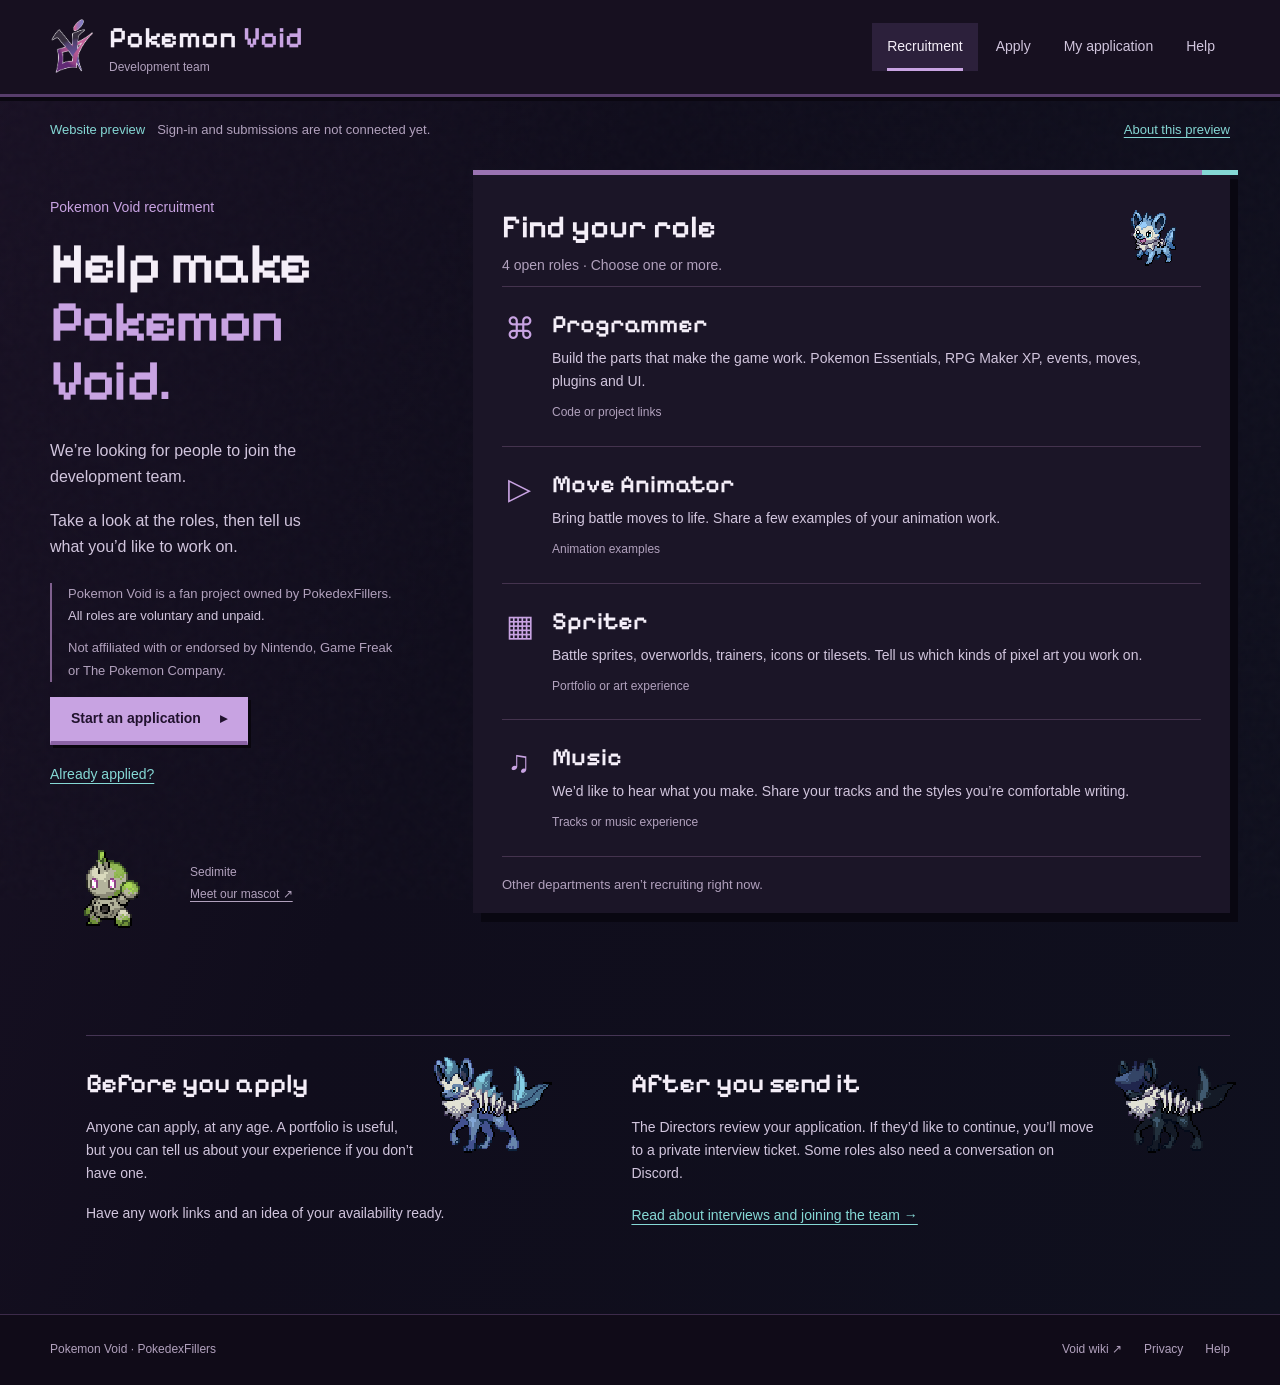
==== commit 384e3a7e: "Overhaul per ed" ====
--- a/index.html
+++ b/index.html
@@ -1,142 +1,205 @@
 <!doctype html>
 <html lang="en">
-<head>
-  <meta charset="utf-8">
-  <meta name="viewport" content="width=device-width, initial-scale=1">
-  <title>Pokémon Void Recruitment</title>
-  <meta name="description" content="Apply to join the Pokémon Void development team.">
-  <link rel="stylesheet" href="assets/css/site.css">
-  <script defer src="assets/js/config.js"></script>
-  <script defer src="assets/js/site.js"></script>
-</head>
-<body>
-<a class="skip-link" href="#main">Skip to main content</a>
-<header class="site-header">
-  <div class="header-inner">
-    <a class="brand" href="index.html" aria-label="Pokémon Void Recruitment home">
-      <svg class="pokeball-mark" viewBox="0 0 40 40" aria-hidden="true" focusable="false"><circle cx="20" cy="20" r="18" fill="#efedeb"/><path d="M2 20a18 18 0 0 1 36 0H2z" fill="#cf4655"/><path d="M2.7 20h34.6" stroke="#111016" stroke-width="6"/><circle cx="20" cy="20" r="8" fill="#111016"/><circle cx="20" cy="20" r="4.2" fill="#efedeb"/><circle cx="20" cy="20" r="18" fill="none" stroke="#efedeb" stroke-width="2.2"/></svg>
-      <span class="brand-copy"><span class="brand-name">Pokémon Void</span><span class="brand-sub">recruitment</span></span>
-    </a>
-    <button class="mobile-menu-button" type="button" data-menu-button aria-expanded="false" aria-label="Open navigation">Menu</button>
-    <nav class="site-nav" data-site-nav aria-label="Main navigation">
-      <a href="index.html" aria-current="page">Recruitment</a>
-      <a href="apply.html">Apply</a>
-      <a href="status.html">My file</a>
-      <a href="help.html">Help</a>
-    </nav>
-  </div>
-</header>
-
-<main id="main" class="home-main">
-  <section class="recruit-hero" aria-labelledby="hero-title">
-    <div class="hero-copy">
-      <p class="crumbline">development recruitment / Pokémon Void</p>
-      <h1 id="hero-title">Want to work on<br><span>Pokémon Void?</span></h1>
-      <p class="hero-lede">Pick the role that actually fits what you do, answer the questions, and show us your work if you have it. You can apply for more than one role. Any age can apply.</p>
-      <div class="hero-actions">
-        <a class="button primary" href="apply.html">Start an application</a>
-        <a class="text-link" href="status.html">already applied? check your file →</a>
-      </div>
-      <p class="open-line"><span aria-hidden="true"></span> applications are open</p>
-    </div>
-
-    <div class="potential-core" aria-hidden="true">
-      <svg viewBox="0 0 360 360" role="img">
-        <g class="core-orbit">
-          <path d="M180 26v42M180 292v42M26 180h42M292 180h42M71 71l30 30M259 259l30 30M289 71l-30 30M101 259l-30 30"/>
-          <path d="M116 43l17 39M244 278l17 39M43 116l39 17M278 244l39 17M244 82l17-39M99 278l-18 39M82 244l-39 17M278 116l39-17"/>
-        </g>
-        <g class="core-stone">
-          <path d="M180 87l54 31 21 62-22 64-53 29-57-28-20-65 22-62z"/>
-          <path d="M180 115l28 17 11 48-14 42-25 15-30-16-10-41 13-46z"/>
-          <path class="core-crack" d="M182 116l-13 40 18 19-20 25 13 37M207 133l-20 42 18 16"/>
-        </g>
-        <g class="core-dots">
-          <circle cx="180" cy="55" r="3"/><circle cx="305" cy="180" r="3"/><circle cx="180" cy="305" r="3"/><circle cx="55" cy="180" r="3"/>
-        </g>
-      </svg>
-      <div class="core-caption">#067 / potential</div>
-    </div>
-  </section>
-
-  <div data-site-message class="notice-strip info" hidden></div>
-
-  <section class="roles-section" aria-labelledby="roles-title">
-    <div class="section-intro">
-      <h2 id="roles-title">Open roles</h2>
-      <p>Don't try to write what you think we want to hear. Tell us what you know, what you like doing, and where you're still learning.</p>
-    </div>
-
-    <div class="role-stack">
-      <a class="role-entry role-programmer" href="apply.html?role=programmer">
-        <span class="role-glyph" aria-hidden="true">
-          <svg viewBox="0 0 32 32"><path d="M19 4a7 7 0 0 0-7 9L4 21l7 7 8-8a7 7 0 0 0 9-7l-5 3-4-4 3-5a7 7 0 0 0-3-3z"/></svg>
-        </span>
-        <span class="role-copy"><span class="role-name">Programmer</span><span class="role-desc">Essentials / RPG Maker XP work. Events, plugins, UI, moves — whatever you genuinely know your way around.</span></span>
-        <span class="role-state"><i></i>[ open ]</span>
-      </a>
-
-      <a class="role-entry role-animator" href="apply.html?role=move-animator">
-        <span class="role-glyph" aria-hidden="true">
-          <svg viewBox="0 0 32 32"><path d="M4 7h24v18H4zM4 12h24M10 7v5M16 7v5M22 7v5M10 20h12"/></svg>
-        </span>
-        <span class="role-copy"><span class="role-name">Move Animator</span><span class="role-desc">Battle move animation work. Examples are much more useful to us than a huge paragraph about them.</span></span>
-        <span class="role-state"><i></i>[ open ]</span>
-      </a>
-
-      <a class="role-entry role-spriter" href="apply.html?role=spriter">
-        <span class="role-glyph pixel-glyph" aria-hidden="true">
-          <svg viewBox="0 0 32 32"><path d="M4 4h9v9H4zM19 4h9v9h-9zM4 19h9v9H4zM19 19h9v9h-9zM13 13h6v6h-6z"/></svg>
-        </span>
-        <span class="role-copy"><span class="role-name">Spriter</span><span class="role-desc">Battle sprites, overworlds, icons, trainers, palettes, tilesets. Show us the sort of pixel work you actually enjoy making.</span></span>
-        <span class="role-state"><i></i>[ open ]</span>
-      </a>
-
-      <a class="role-entry role-music" href="apply.html?role=music">
-        <span class="role-glyph" aria-hidden="true">
-          <svg viewBox="0 0 32 32"><path d="M12 6v17M12 9l14-3v16M12 12l14-3M8 27c3 0 5-2 5-4s-2-3-5-3-5 2-5 4 2 3 5 3zM22 26c3 0 5-2 5-4s-2-3-5-3-5 2-5 4 2 3 5 3z"/></svg>
-        </span>
-        <span class="role-copy"><span class="role-name">Music</span><span class="role-desc">Send the music you're proud of. We're interested in what you make and what styles you can comfortably work in.</span></span>
-        <span class="role-state"><i></i>[ open ]</span>
-      </a>
-
-      <div class="role-entry role-closed" aria-disabled="true">
-        <span class="role-glyph" aria-hidden="true">×</span>
-        <span class="role-copy"><span class="role-name" data-glitch="Other roles">Other roles</span><span class="role-desc">Not taking applications for the other departments right now.</span></span>
-        <span class="role-state">[ closed ]</span>
-      </div>
-    </div>
-  </section>
-
-  <section class="route-section" aria-labelledby="route-title">
-    <div class="route-heading">
-      <h2 id="route-title">Where your application goes</h2>
-      <p>No mystery queue. This is the path.</p>
-    </div>
-    <div class="route-thread">
-      <div class="route-stop"><span class="route-node"></span><div><h3>Send it in</h3><p>Sign in with Discord, answer the application, and submit it.</p></div></div>
-      <div class="route-stop"><span class="route-node"></span><div><h3>Director review</h3><p>The recruitment Directors review the application. The notification bot can tell you when something changes.</p></div></div>
-      <div class="route-stop"><span class="route-node"></span><div><h3>Questions, if we have them</h3><p>If the application moves forward, the private ticket is where the back-and-forth happens.</p></div></div>
-      <div class="route-stop"><span class="route-node"></span><div><h3>Live follow-up</h3><p>Some roles still need a proper Discord conversation. Programmer interviews in particular may move there.</p></div></div>
-      <div class="route-stop"><span class="route-node"></span><div><h3>Join the team</h3><p>If it's a yes, onboarding is handled personally before you're dropped into the main departments.</p></div></div>
-    </div>
-  </section>
-
-  <section class="before-section" aria-labelledby="before-title">
-    <h2 id="before-title">Before you start</h2>
-    <p>Have your examples handy if the role needs them. If you don't have a portfolio, that's fine — the form gives you room to explain what you've worked on instead.</p>
-    <div class="button-row">
-      <a class="button primary" href="apply.html">Open the application</a>
-      <a class="text-link" href="privacy.html">how your information is handled →</a>
-    </div>
-  </section>
-</main>
-
-<footer class="site-footer">
-  <div class="footer-inner">
-    <span>Pokémon Void · recruitment <span data-current-year></span></span>
-    <span class="footer-links"><a href="privacy.html">Privacy</a><a href="help.html">Help</a></span>
-  </div>
-</footer>
-</body>
+  <head>
+    <meta charset="utf-8" />
+    <meta name="viewport" content="width=device-width, initial-scale=1" />
+    <meta name="theme-color" content="#100d1c" />
+    <meta
+      name="description"
+      content="Pokemon Void development recruitment. Roles, applications and interview updates."
+    />
+    <title>Recruitment · Pokemon Void</title>
+    <link rel="stylesheet" href="assets/css/site.css" />
+    <script defer src="assets/js/config.js"></script>
+    <script defer src="assets/js/site.js"></script>
+    <link
+      rel="icon"
+      type="image/png"
+      href="assets/brand/void-mark-outlined.png"
+    />
+  </head>
+  <body>
+    <a class="skip-link" href="#main">Skip to main content</a>
+    <header class="site-header">
+      <div class="header-inner">
+        <a
+          class="brand"
+          href="index.html"
+          aria-label="Pokemon Void Recruitment home"
+          ><img
+            class="void-mark"
+            src="assets/brand/void-mark-outlined.png"
+            width="64"
+            height="64"
+            alt=""
+          /><span class="brand-copy"
+            ><span class="brand-name">Pokemon <b>Void</b></span
+            ><span class="brand-sub">Development team</span></span
+          ></a
+        ><button
+          class="mobile-menu-button"
+          type="button"
+          data-menu-button
+          aria-expanded="false"
+          aria-controls="site-nav"
+        >
+          Menu
+        </button>
+        <nav
+          id="site-nav"
+          class="site-nav"
+          data-site-nav
+          aria-label="Main navigation"
+        >
+          <a href="index.html" aria-current="page">Recruitment</a
+          ><a href="apply.html">Apply</a><a href="status.html">My application</a
+          ><a href="help.html">Help</a>
+        </nav>
+      </div>
+    </header>
+    <main id="main">
+      <div class="recruitment-layout">
+        <section class="recruitment-intro">
+          <p class="eyebrow">Pokemon Void recruitment</p>
+          <h1>Help make<br /><span>Pokemon Void.</span></h1>
+          <p>We’re looking for people to join the development team.</p>
+          <p>
+            Take a look at the roles, then tell us what you’d like to work on.
+          </p>
+          <aside class="project-disclaimer" aria-label="About the project">
+            <p>
+              Pokemon Void is a fan project owned by PokedexFillers.
+              <strong>All roles are voluntary and unpaid.</strong>
+            </p>
+            <p>
+              Not affiliated with or endorsed by Nintendo, Game Freak or The
+              Pokemon Company.
+            </p>
+          </aside>
+          <a class="button primary" href="apply.html"
+            >Start an application <span aria-hidden="true">▸</span></a
+          ><a class="return-link" href="status.html">Already applied?</a>
+          <figure class="mascot-note">
+            <img
+              src="assets/sprites/067.png"
+              width="160"
+              height="160"
+              alt="Sedimite"
+            />
+            <figcaption>
+              <span>Sedimite</span
+              ><a href="https://pokemonvoid.github.io/#/pokemon/067"
+                >Meet our mascot ↗</a
+              >
+            </figcaption>
+          </figure>
+        </section>
+        <section class="role-board" aria-labelledby="roles-title">
+          <div class="board-heading">
+            <div>
+              <h2 id="roles-title">Find your role</h2>
+              <p class="board-intro">4 open roles · Choose one or more.</p>
+            </div>
+            <img
+              class="board-mascot"
+              src="assets/sprites/036.png"
+              width="96"
+              height="96"
+              alt="Scraqua"
+            />
+          </div>
+          <div class="role-list">
+            <a class="role-entry" href="apply.html?role=programmer"
+              ><span class="role-glyph" aria-hidden="true">⌘</span
+              ><span class="role-copy"
+                ><span class="role-name">Programmer</span
+                ><span class="role-desc"
+                  >Build the parts that make the game work. Pokemon Essentials,
+                  RPG Maker XP, events, moves, plugins and UI.</span
+                ><span class="role-examples">Code or project links</span></span
+              ><span class="role-arrow" aria-hidden="true">▸</span></a
+            ><a class="role-entry" href="apply.html?role=move-animator"
+              ><span class="role-glyph" aria-hidden="true">▷</span
+              ><span class="role-copy"
+                ><span class="role-name">Move Animator</span
+                ><span class="role-desc"
+                  >Bring battle moves to life. Share a few examples of your
+                  animation work.</span
+                ><span class="role-examples">Animation examples</span></span
+              ><span class="role-arrow" aria-hidden="true">▸</span></a
+            ><a class="role-entry" href="apply.html?role=spriter"
+              ><span class="role-glyph" aria-hidden="true">▦</span
+              ><span class="role-copy"
+                ><span class="role-name">Spriter</span
+                ><span class="role-desc"
+                  >Battle sprites, overworlds, trainers, icons or tilesets. Tell
+                  us which kinds of pixel art you work on.</span
+                ><span class="role-examples"
+                  >Portfolio or art experience</span
+                ></span
+              ><span class="role-arrow" aria-hidden="true">▸</span></a
+            ><a class="role-entry" href="apply.html?role=music"
+              ><span class="role-glyph" aria-hidden="true">♫</span
+              ><span class="role-copy"
+                ><span class="role-name">Music</span
+                ><span class="role-desc"
+                  >We’d like to hear what you make. Share your tracks and the
+                  styles you’re comfortable writing.</span
+                ><span class="role-examples"
+                  >Tracks or music experience</span
+                ></span
+              ><span class="role-arrow" aria-hidden="true">▸</span></a
+            >
+          </div>
+          <p class="closed-note">
+            Other departments aren’t recruiting right now.
+          </p>
+        </section>
+      </div>
+      <div class="home-notes">
+        <section>
+          <img
+            class="note-mascot"
+            src="assets/sprites/037.png"
+            width="128"
+            height="128"
+            alt="Hydrena"
+          />
+          <h2>Before you apply</h2>
+          <p>
+            Anyone can apply, at any age. A portfolio is useful, but you can
+            tell us about your experience if you don’t have one.
+          </p>
+          <p>Have any work links and an idea of your availability ready.</p>
+        </section>
+        <section>
+          <img
+            class="note-mascot"
+            src="assets/sprites/037-anomaly.png"
+            width="128"
+            height="128"
+            alt="Corrupted Hydrena"
+          />
+          <h2>After you send it</h2>
+          <p>
+            The Directors review your application. If they’d like to continue,
+            you’ll move to a private interview ticket. Some roles also need a
+            conversation on Discord.
+          </p>
+          <a class="text-link" href="help.html#after-applying"
+            >Read about interviews and joining the team →</a
+          >
+        </section>
+      </div>
+    </main>
+    <footer class="site-footer">
+      <div class="footer-inner">
+        <span>Pokemon Void · PokedexFillers</span>
+        <nav class="footer-links" aria-label="Footer">
+          <a href="https://pokemonvoid.github.io/">Void wiki ↗</a
+          ><a href="privacy.html">Privacy</a><a href="help.html">Help</a>
+        </nav>
+      </div>
+    </footer>
+  </body>
 </html>
--- a/assets/css/site.css
+++ b/assets/css/site.css
@@ -1,950 +1,1781 @@
+@font-face {
+  font-family: Pixelify;
+  src: url("../fonts/pixelify-sans.ttf") format("truetype");
+  font-style: normal;
+  font-weight: 600;
+  font-display: swap;
+}
 :root {
-  --ink: #f1edf6;
-  --ink-soft: #d3c9dc;
-  --muted: #95899f;
-  --page: #07060a;
-  --page-deep: #030205;
-  --surface: #0f0c14;
-  --surface-2: #15101d;
-  --surface-3: #0a0810;
-  --line: #2b2334;
-  --line-soft: #211a29;
-  --void: #7a4f9f;
-  --void-2: #a865c2;
-  --void-3: #cf7dd1;
-  --cyan: #58c7d8;
-  --cyan-dim: #285662;
-  --green: #75c38d;
-  --red: #d06071;
-  --red-dim: #672c3a;
-  --black: #020103;
-  --max: 1160px;
-}
-
-* { box-sizing: border-box; }
-html { min-height: 100%; background: var(--page); color-scheme: dark; }
+  --page: #100d1c;
+  --deep: #090811;
+  --surface: #1b1529;
+  --raised: #241b35;
+  --line: #453554;
+  --ink: #f4eef8;
+  --soft: #d1c5dd;
+  --muted: #b1a1bd;
+  --void: #c8a3e2;
+  --cyan: #85d8d5;
+  --error: #ffb4ba;
+  --max: 1180px;
+  --display: Pixelify, "Trebuchet MS", sans-serif;
+}
+* {
+  box-sizing: border-box;
+}
+[hidden] {
+  display: none !important;
+}
+html {
+  color-scheme: dark;
+  background: var(--page);
+  font-size: 16px;
+  scroll-padding-top: 24px;
+}
 body {
   margin: 0;
+  color: var(--ink);
+  font-family: Verdana, Geneva, sans-serif;
+  line-height: 1.65;
+  background: linear-gradient(110deg, #191124 0, var(--page) 38%, #0f101e 100%);
   min-height: 100vh;
-  color: var(--ink);
-  background:
-    radial-gradient(circle at 80% 4%, rgba(119, 58, 139, .16), transparent 28rem),
-    radial-gradient(circle at 5% 72%, rgba(69, 31, 91, .12), transparent 31rem),
-    linear-gradient(180deg, #09070d 0, #07060a 52%, #050407 100%);
-  font-family: Verdana, Geneva, sans-serif;
-  font-size: 14px;
-  line-height: 1.62;
-  overflow-x: hidden;
 }
 body::before {
   content: "";
   position: fixed;
   inset: 0;
-  z-index: 9999;
   pointer-events: none;
-  opacity: .035;
-  background-image: url("data:image/svg+xml,%3Csvg viewBox='0 0 160 160' xmlns='http://www.w3.org/2000/svg'%3E%3Cfilter id='n'%3E%3CfeTurbulence type='fractalNoise' baseFrequency='.9' numOctaves='3' stitchTiles='stitch'/%3E%3C/filter%3E%3Crect width='100%25' height='100%25' filter='url(%23n)' opacity='.55'/%3E%3C/svg%3E");
-  mix-blend-mode: screen;
-}
-
-::selection { background: #713f87; color: #fff; }
-a { color: #c28ddb; }
-a:hover { color: #f2cfff; }
-button, input, textarea, select { font: inherit; }
-button, a { -webkit-tap-highlight-color: transparent; }
-
+  opacity: 0.055;
+  background-image: url("data:image/svg+xml,%3Csvg viewBox='0 0 160 160' xmlns='http://www.w3.org/2000/svg'%3E%3Cfilter id='n'%3E%3CfeTurbulence type='fractalNoise' baseFrequency='.7' numOctaves='2' stitchTiles='stitch'/%3E%3C/filter%3E%3Crect width='100%25' height='100%25' opacity='.4' filter='url(%23n)'/%3E%3C/svg%3E");
+}
+main,
+header,
+footer {
+  position: relative;
+}
+a {
+  color: var(--cyan);
+  text-underline-offset: 0.25em;
+}
+a:hover {
+  color: #d4fffc;
+}
+button,
+input,
+textarea,
+select {
+  font: inherit;
+}
+button,
+a,
+input,
+select,
+textarea {
+  -webkit-tap-highlight-color: transparent;
+}
+button {
+  cursor: pointer;
+}
+button:disabled {
+  cursor: default;
+}
+:focus-visible {
+  outline: 3px solid var(--cyan);
+  outline-offset: 5px;
+}
+::selection {
+  background: #694277;
+  color: #fff;
+}
+h1,
+h2,
+h3,
+p {
+  margin-top: 0;
+}
+h1,
+h2,
+h3 {
+  line-height: 1.15;
+  font-weight: 600;
+}
+h1,
+h2 {
+  font-family: var(--display);
+}
+h3 {
+  font-family: "Trebuchet MS", Verdana, sans-serif;
+}
+h1 {
+  font-size: 3.25rem;
+  margin-bottom: 18px;
+}
+h2 {
+  font-size: 2rem;
+  margin-bottom: 17px;
+}
+h3 {
+  font-size: 1.2rem;
+}
+p {
+  margin-bottom: 17px;
+}
+small,
+.quiet {
+  font-size: 0.8125rem;
+  color: var(--muted);
+}
 .skip-link {
   position: fixed;
-  left: 10px;
-  top: -70px;
-  z-index: 10000;
-  padding: 8px 12px;
-  background: #fff;
-  color: #111;
-}
-.skip-link:focus { top: 10px; }
-
+  top: -100px;
+  left: 16px;
+  background: var(--ink);
+  color: var(--deep);
+  padding: 12px;
+  z-index: 100;
+}
+.skip-link:focus {
+  top: 12px;
+}
 .site-header {
-  background: rgba(7, 5, 10, .96);
-  border-bottom: 1px solid #211927;
+  background: #171020;
+  border-bottom: 3px solid #573d6b;
+  box-shadow: 0 4px 0 #0a0711;
+}
+.header-inner {
+  max-width: var(--max);
+  width: calc(100% - 64px);
+  margin: auto;
+  min-height: 94px;
+  display: flex;
+  align-items: center;
+  gap: 30px;
+}
+.brand {
+  display: flex;
+  align-items: center;
+  gap: 13px;
+  text-decoration: none;
+  color: var(--ink);
+  flex-shrink: 0;
+}
+.brand-copy {
+  display: block;
+  line-height: 1.2;
+}
+.brand-name {
+  font-family: var(--display);
+  font-size: 1.85rem;
+}
+.brand-name b {
+  font-weight: 600;
+  color: var(--void);
+}
+.brand-sub {
+  display: block;
+  color: var(--muted);
+  font-size: 0.75rem;
+  margin-top: 5px;
+}
+.site-nav {
+  display: flex;
+  gap: 3px;
+  margin-left: auto;
+  align-self: stretch;
+  align-items: center;
+}
+.site-nav a {
+  text-decoration: none;
+  padding: 12px 15px;
+  color: var(--soft);
+  font-size: 0.875rem;
   position: relative;
-  z-index: 20;
-}
-.site-header::after {
+}
+.site-nav a[aria-current="page"] {
+  color: var(--ink);
+  background: #2c203b;
+}
+.site-nav a[aria-current="page"]::after {
   content: "";
+  height: 3px;
   position: absolute;
-  left: 0;
-  bottom: -1px;
-  width: 37%;
-  height: 1px;
-  background: linear-gradient(90deg, transparent, var(--void-2), transparent);
-}
-.header-inner {
-  width: min(var(--max), calc(100% - 36px));
-  margin: 0 auto;
-  min-height: 70px;
-  display: flex;
-  align-items: center;
-  gap: 24px;
-}
-.brand {
-  display: inline-flex;
-  align-items: center;
-  gap: 11px;
-  color: var(--ink);
-  text-decoration: none;
-  min-width: 230px;
-}
-.brand-copy { line-height: 1.05; }
-.brand-name {
-  display: block;
-  font-family: "Trebuchet MS", Verdana, sans-serif;
-  font-size: 20px;
-  font-weight: 900;
-  letter-spacing: -.02em;
-}
-.brand-sub {
-  display: block;
-  margin-top: 4px;
-  color: #887b92;
-  font-size: 11px;
-  font-style: italic;
-}
-
-.pokeball-mark {
-  width: 40px;
-  height: 40px;
-  flex: 0 0 40px;
-  display: block;
-  overflow: visible;
-  filter: drop-shadow(0 0 8px rgba(142, 86, 170, .12));
-}
-
-.site-nav {
-  margin-left: auto;
-  display: flex;
-  align-self: stretch;
-}
-.site-nav a {
-  position: relative;
-  display: grid;
-  place-items: center;
-  padding: 0 17px;
-  color: #aca1b4;
-  text-decoration: none;
-  font-size: 12px;
-}
-.site-nav a:hover,
-.site-nav a[aria-current="page"] {
+  bottom: 0;
+  left: 15px;
+  right: 15px;
+  background: var(--void);
+}
+.site-nav a:hover {
+  background: #251b33;
   color: #fff;
-  box-shadow: inset 0 -2px 0 #58c7d8;
 }
 .mobile-menu-button {
   display: none;
-  margin-left: auto;
-  padding: 8px 0;
-  border: 0;
-  background: none;
-  color: var(--ink);
-  font-weight: 700;
-}
-
+}
 main {
-  width: min(var(--max), calc(100% - 36px));
+  width: min(var(--max), calc(100% - 64px));
   margin: 0 auto;
-  padding: 48px 0 76px;
-}
-.home-main { padding-top: 38px; }
-.crumbline,
-.page-kicker {
-  margin: 0 0 10px;
-  color: #887995;
-  font-family: Georgia, "Times New Roman", serif;
-  font-size: 12px;
-  font-style: italic;
-  letter-spacing: 0;
-  text-transform: none;
-}
-.page-heading {
-  max-width: 820px;
-  margin: 0 0 34px;
-  padding-left: 18px;
-  border-left: 4px solid #51315f;
-}
-.page-heading h1,
-.recruit-hero h1 {
-  margin: 0;
-  font-family: "Trebuchet MS", Verdana, sans-serif;
-  font-weight: 900;
-  letter-spacing: -.045em;
-  line-height: .98;
-}
-.page-heading h1 { font-size: clamp(42px, 6vw, 68px); }
-.page-heading > p:last-child {
-  max-width: 680px;
-  margin: 14px 0 0;
-  color: #b5aabd;
-  font-size: 14px;
-}
-
-.recruit-hero {
-  position: relative;
-  min-height: 470px;
-  padding: 68px 42% 56px 4.5%;
-  border-bottom: 1px solid #2b2032;
-  overflow: visible;
-}
-.recruit-hero::before {
-  content: "";
-  position: absolute;
-  left: -11vw;
-  top: 28px;
-  width: 34vw;
-  height: 260px;
-  border-top: 1px dashed rgba(160, 93, 182, .18);
-  border-bottom: 1px dashed rgba(82, 191, 208, .12);
-  transform: rotate(-2deg);
-  pointer-events: none;
-}
-.hero-copy { position: relative; z-index: 2; }
-.recruit-hero h1 {
-  font-size: clamp(54px, 7vw, 88px);
-  max-width: 760px;
-}
-.recruit-hero h1 span {
-  color: #d8a7e0;
-  text-shadow: -2px 0 rgba(88, 199, 216, .22), 2px 1px rgba(196, 72, 170, .2);
-}
-.hero-lede {
-  max-width: 660px;
-  margin: 26px 0 0;
-  color: #c8bdcf;
-  font-size: 15px;
-  line-height: 1.78;
-}
-.hero-actions {
-  display: flex;
-  align-items: center;
-  gap: 22px;
-  flex-wrap: wrap;
-  margin-top: 30px;
-}
-.open-line {
-  margin: 26px 0 0;
-  color: #8fa0a8;
-  font-family: Consolas, "Courier New", monospace;
-  font-size: 11px;
-}
-.open-line span {
-  display: inline-block;
-  width: 7px;
-  height: 7px;
-  margin-right: 8px;
-  border-radius: 50%;
-  background: var(--cyan);
-  box-shadow: 0 0 8px rgba(88, 199, 216, .5);
-}
-
-.potential-core {
-  position: absolute;
-  z-index: 1;
-  right: -4%;
-  top: 2px;
-  width: min(39vw, 430px);
-  aspect-ratio: 1;
-  opacity: .72;
-  transform: rotate(4deg);
-  pointer-events: none;
-}
-.potential-core svg { width: 100%; height: 100%; overflow: visible; }
-.core-orbit path {
-  stroke: #5b3b67;
-  stroke-width: 2;
-  stroke-linecap: square;
-  fill: none;
-}
-.core-stone path:first-child {
-  fill: rgba(50, 29, 60, .58);
-  stroke: #9f63b2;
-  stroke-width: 2;
-}
-.core-stone path:nth-child(2) {
-  fill: rgba(11, 9, 15, .88);
-  stroke: #59b6c3;
-  stroke-width: 1.5;
-}
-.core-stone .core-crack {
-  fill: none;
-  stroke: #d17bc8;
-  stroke-width: 2.5;
-  stroke-linecap: square;
-}
-.core-dots circle { fill: #59b6c3; }
-.core-caption {
-  position: absolute;
-  right: 14%;
-  bottom: 8%;
-  color: #786b80;
-  font-family: Consolas, "Courier New", monospace;
-  font-size: 10px;
-  transform: rotate(-4deg);
-}
-
+  padding: 45px 0 72px;
+}
+.recruitment-layout {
+  display: grid;
+  grid-template-columns: 350px minmax(0, 1fr);
+  gap: 73px;
+  align-items: start;
+}
+.recruitment-intro {
+  padding: 26px 0 0;
+}
+.eyebrow {
+  color: var(--void);
+  font-size: 0.875rem;
+  margin-bottom: 15px;
+}
+.recruitment-intro h1 {
+  font-size: 3.6rem;
+  line-height: 1.02;
+  margin: 0 0 27px;
+  letter-spacing: -0.025em;
+}
+.recruitment-intro h1 span {
+  color: var(--void);
+}
+.recruitment-intro > p:not(.eyebrow) {
+  color: var(--soft);
+  max-width: 31ch;
+}
+.recruitment-intro .button {
+  margin-top: 15px;
+}
+.return-link {
+  display: block;
+  width: max-content;
+  margin-top: 18px;
+  font-size: 0.875rem;
+}
 .button {
   display: inline-flex;
   align-items: center;
   justify-content: center;
-  min-height: 42px;
-  padding: 10px 17px;
-  border: 0;
-  border-radius: 2px;
+  gap: 19px;
+  min-height: 48px;
+  border: 1px solid transparent;
+  border-radius: 0;
+  padding: 11px 20px;
+  font-size: 0.875rem;
+  line-height: 1.4;
   text-decoration: none;
-  font-weight: 800;
-  font-size: 12px;
-  cursor: pointer;
+  font-weight: 700;
+  box-shadow: none;
 }
 .button.primary,
 .button.submit {
-  background: #6d3f7f;
-  color: #fff;
-  box-shadow: 4px 4px 0 #1a0e20;
+  background: var(--void);
+  color: #21122e;
+  border-bottom: 4px solid #8b63a5;
+  box-shadow: 3px 3px 0 #09060e;
 }
 .button.primary:hover,
 .button.submit:hover {
-  color: #fff;
-  background: #87519a;
-  transform: translate(-1px, -1px);
-  box-shadow: 5px 5px 0 #160b1c;
+  background: #dfbff4;
+  color: #21122e;
+}
+.button.primary:active,
+.button.submit:active {
+  border-bottom-width: 1px;
+  transform: translateY(2px);
 }
 .button.ghost {
-  background: transparent;
-  color: #b9afc1;
-  border: 1px solid #3a3042;
-}
-.button.ghost:hover { color: #fff; border-color: #7e5790; }
-.button:disabled { opacity: .45; cursor: default; transform: none; }
+  border: 1px solid #665275;
+  background: #21182e;
+  color: var(--ink);
+}
+.button.ghost:hover {
+  border-color: var(--cyan);
+  color: var(--cyan);
+}
+.button:disabled {
+  opacity: 0.5;
+  box-shadow: none;
+  transform: none;
+}
+.button-row {
+  display: flex;
+  flex-wrap: wrap;
+  gap: 12px;
+  align-items: center;
+}
+.text-button {
+  background: none;
+  border: 0;
+  padding: 5px 0;
+  color: var(--cyan);
+  text-decoration: underline;
+  text-underline-offset: 4px;
+  font-size: 0.875rem;
+}
 .text-link {
-  color: #87c5ce;
+  font-size: 0.875rem;
+}
+.dex-note {
+  margin: 43px -17px 0 -8px;
+  padding: 12px 0 0;
+  border-top: 1px dashed #554364;
+}
+.dex-sprites {
+  display: flex;
+  align-items: center;
+  gap: 0;
+  height: 134px;
+}
+.dex-sprites img {
+  image-rendering: pixelated;
+  object-fit: contain;
+  flex-shrink: 1;
+  min-width: 0;
+}
+.dex-sprites span {
+  color: #70567f;
+}
+.dex-note figcaption {
+  font-size: 0.75rem;
+  color: var(--muted);
+  padding: 0 8px;
+  line-height: 1.8;
+}
+.dex-note figcaption span,
+.dex-note figcaption a {
+  display: block;
+}
+.dex-note figcaption a {
+  color: var(--muted);
   text-decoration: none;
-  font-family: Georgia, "Times New Roman", serif;
-  font-size: 13px;
-  font-style: italic;
-}
-.text-link:hover { color: #c9f4f7; }
-.button-row { display: flex; gap: 12px; align-items: center; flex-wrap: wrap; }
-
-.roles-section {
+  width: max-content;
+}
+.dex-note figcaption a:hover {
+  color: var(--cyan);
+}
+.role-board {
+  border-top: 5px solid #9a73b2;
+  background: #1b1527;
+  box-shadow: 8px 9px 0 #090711;
+  padding: 25px 29px 10px;
   position: relative;
-  margin: 78px 0 0 7%;
-  max-width: 1030px;
-}
-.section-intro {
-  width: min(600px, 75%);
-  margin-bottom: 30px;
-}
-.section-intro h2,
-.route-heading h2,
-.before-section h2,
-.text-section h2 {
-  margin: 0;
-  font-family: "Trebuchet MS", Verdana, sans-serif;
-  font-size: 29px;
-  line-height: 1.1;
-  letter-spacing: -.025em;
-}
-.section-intro p,
-.route-heading p {
-  margin: 12px 0 0;
-  color: #9d91a6;
-  font-size: 13px;
-}
-.role-stack {
-  position: relative;
-  border-top: 1px solid #33263c;
-}
-.role-stack::before {
+}
+.role-board::before {
   content: "";
   position: absolute;
-  top: -1px;
-  right: 8%;
-  width: 19%;
-  border-top: 1px dashed #5a3967;
+  right: -8px;
+  top: -5px;
+  width: 36px;
+  height: 5px;
+  background: var(--cyan);
+}
+.board-heading {
+  display: flex;
+  align-items: baseline;
+  justify-content: space-between;
+  gap: 16px;
+}
+.board-heading h2 {
+  margin: 0;
+}
+.board-intro {
+  color: var(--muted);
+  font-size: 0.875rem;
+  margin: 8px 0 17px;
 }
 .role-entry {
-  position: relative;
   display: grid;
-  grid-template-columns: 54px minmax(0, 1fr) 94px;
-  gap: 16px;
-  align-items: center;
-  min-height: 104px;
-  padding: 18px 8px 18px 4px;
-  color: inherit;
+  grid-template-columns: 35px minmax(0, 1fr) 15px;
+  gap: 15px;
+  align-items: start;
+  padding: 23px 0;
+  border-top: 1px solid #44334e;
   text-decoration: none;
-  border-bottom: 1px solid #28202f;
-  transition: background 90ms linear, transform 90ms linear;
-  overflow: hidden;
-}
-.role-entry:nth-child(2) { margin-left: 24px; }
-.role-entry:nth-child(3) { margin-right: 37px; }
-.role-entry:nth-child(4) { margin-left: 9px; }
-.role-entry::after {
-  content: "";
-  position: absolute;
-  left: 54px;
-  right: 0;
-  top: 50%;
-  height: 1px;
+  color: var(--ink);
+}
+.role-entry:hover {
+  color: var(--ink);
+  background: #241a32;
+}
+.role-glyph {
+  font: 1.9rem/1.3 var(--display);
+  color: var(--void);
+  text-align: center;
+}
+.role-name {
+  display: block;
+  font: 600 1.55rem/1.2 var(--display);
+}
+.role-desc {
+  display: block;
+  margin-top: 7px;
+  color: var(--soft);
+  font-size: 0.875rem;
+  line-height: 1.65;
+}
+.role-examples {
+  display: block;
+  margin-top: 10px;
+  font-size: 0.75rem;
+  color: var(--muted);
+}
+.role-arrow {
+  color: var(--void);
+  margin-top: 3px;
   opacity: 0;
-  background: linear-gradient(90deg, transparent, rgba(88,199,216,.38), transparent);
-}
-.role-entry:not(.role-closed):hover {
-  color: inherit;
-  background: linear-gradient(90deg, rgba(113, 61, 129, .11), rgba(24, 19, 30, .3) 58%, transparent);
-  transform: translateX(4px);
-}
-.role-entry:not(.role-closed):hover::after { animation: scan-flick 320ms steps(2, end) 1; }
-@keyframes scan-flick {
-  0% { opacity: 0; transform: translateY(-16px); }
-  25% { opacity: .8; }
-  55% { opacity: .2; transform: translateY(13px); }
-  80% { opacity: .65; }
-  100% { opacity: 0; transform: translateY(0); }
-}
-.role-glyph {
-  width: 38px;
-  height: 38px;
+}
+.role-entry:hover .role-arrow,
+.role-entry:focus-visible .role-arrow {
+  opacity: 1;
+}
+.role-entry:hover .role-glyph {
+  color: var(--cyan);
+}
+.closed-note {
+  border-top: 1px solid #44334e;
+  padding: 17px 0 7px;
+  margin: 0;
+  color: var(--muted);
+  font-size: 0.8125rem;
+}
+.home-notes {
   display: grid;
-  place-items: center;
-  color: #b77fc5;
-  font: 31px/1 Georgia, serif;
-  transform: rotate(-2deg);
-}
-.role-glyph svg {
-  width: 30px;
-  height: 30px;
-  fill: none;
-  stroke: currentColor;
-  stroke-width: 2;
-  stroke-linecap: square;
-  stroke-linejoin: miter;
-}
-.role-glyph.pixel-glyph svg { fill: currentColor; stroke: none; }
-.role-name {
-  display: block;
-  font-family: "Trebuchet MS", Verdana, sans-serif;
-  font-size: 20px;
-  font-weight: 900;
-  color: #f0eaf3;
-}
-.role-desc {
-  display: block;
-  max-width: 680px;
-  margin-top: 5px;
-  color: #9e93a7;
-  font-size: 12px;
-  line-height: 1.55;
-}
-.role-state {
-  justify-self: end;
-  color: #79c7d3;
-  font-family: Consolas, "Courier New", monospace;
-  font-size: 10px;
-  white-space: nowrap;
-}
-.role-state i {
+  grid-template-columns: 1fr 1.3fr;
+  gap: 85px;
+  margin: 71px 0 0 36px;
+  padding-top: 27px;
+  border-top: 1px solid var(--line);
+}
+.home-notes h2 {
+  font-size: 1.7rem;
+}
+.home-notes p {
+  font-size: 0.875rem;
+  color: var(--soft);
+}
+.page-heading {
+  max-width: 800px;
+  margin-bottom: 33px;
+}
+.crumbline {
+  color: var(--void);
+  font-size: 0.875rem;
+  margin-bottom: 12px;
+}
+.page-heading > p:last-child {
+  color: var(--soft);
+  max-width: 65ch;
+}
+.back-link {
+  font-size: 0.875rem;
   display: inline-block;
-  width: 6px;
-  height: 6px;
-  margin-right: 6px;
-  border-radius: 50%;
-  background: #5dc7d4;
-}
-.role-closed { opacity: .48; cursor: not-allowed; }
-.role-closed .role-name {
-  position: relative;
-  text-decoration: line-through;
-  text-decoration-thickness: 1px;
-  text-decoration-color: #9a6277;
-}
-.role-closed .role-state { color: #9b7481; }
-.role-closed .role-glyph { color: #754b5a; }
-.role-closed:hover .role-name {
-  text-shadow: -2px 0 rgba(88,199,216,.28), 2px 0 rgba(190,64,130,.32);
-}
-
-.route-section {
-  display: grid;
-  grid-template-columns: 31% 1fr;
-  gap: 9%;
-  margin: 105px 4% 0 1%;
-  align-items: start;
-}
-.route-heading {
-  position: sticky;
-  top: 24px;
-  padding-top: 7px;
-}
-.route-thread {
-  position: relative;
-  padding-left: 34px;
-}
-.route-thread::before {
-  content: "";
-  position: absolute;
-  left: 6px;
-  top: 8px;
-  bottom: 9px;
-  width: 1px;
-  background: linear-gradient(#633b72, #365b63 54%, #432950);
-}
-.route-stop {
-  position: relative;
-  padding: 0 0 31px 18px;
-}
-.route-stop:last-child { padding-bottom: 0; }
-.route-stop .route-node {
-  position: absolute;
-  left: -34px;
-  top: 7px;
-  width: 13px;
-  height: 13px;
-  border: 2px solid #825093;
-  background: #09070c;
-  transform: rotate(45deg);
-}
-.route-stop:nth-child(2) .route-node,
-.route-stop:nth-child(4) .route-node { border-color: #397c85; }
-.route-stop h3 {
+  margin-bottom: 20px;
+}
+.application-heading {
+  margin-bottom: 30px;
+}
+.application-heading h1 {
   margin: 0;
-  color: #ded6e3;
-  font: 800 16px/1.2 "Trebuchet MS", Verdana, sans-serif;
-}
-.route-stop p { margin: 7px 0 0; color: #93899c; font-size: 12px; }
-
-.before-section {
-  max-width: 760px;
-  margin: 104px 0 0 12%;
-  padding: 28px 0 0;
-  border-top: 2px solid #392440;
-}
-.before-section p { color: #a69baa; margin: 14px 0 22px; }
-
-.notice-strip {
-  margin: 18px 0;
-  padding: 13px 16px;
-  border-left: 4px solid #593866;
-  background: linear-gradient(90deg, rgba(77,45,89,.14), transparent 78%);
-  color: #b7acbd;
-  font-size: 12px;
-}
-.notice-strip p { margin: 0; }
-.notice-strip.info { border-left-color: #36717b; }
-.notice-strip.success { border-left-color: #477858; }
-.notice-strip.error { border-left-color: #8c4050; color: #e4bac3; }
-
-.account-strip {
-  display: grid;
-  grid-template-columns: 1fr auto;
-  align-items: center;
-  gap: 18px;
-  margin: 0 0 28px;
-  padding: 13px 0 13px 18px;
-  border-left: 3px solid #3c2c46;
-  border-bottom: 1px dashed #29202f;
-  color: #b8adbF;
-}
-.account-strip strong { color: #eee7f1; }
-.account-strip small { color: #857b8c; }
-.account-state {
-  color: #86c4cd;
-  font-family: Consolas, "Courier New", monospace;
-  font-size: 11px;
-}
-
-.application-heading { margin-bottom: 24px; }
+  font-size: 2.8rem;
+}
 .application-layout {
   display: grid;
-  grid-template-columns: 190px minmax(0, 1fr);
-  gap: 52px;
+  grid-template-columns: 240px minmax(0, 1fr);
+  gap: 43px;
+}
+.application-workspace {
+  min-width: 0;
+}
+.step-rail {
+  padding-top: 14px;
+  position: sticky;
+  top: 25px;
+}
+.rail-title {
+  font-family: var(--display);
+  font-size: 1.6rem;
+  color: var(--void);
+  margin: 0 0 13px;
+}
+.step-list {
+  padding: 0;
+  margin: 0;
+  list-style: none;
+}
+.step-button {
+  display: grid;
+  grid-template-columns: 15px 1fr;
+  gap: 10px;
+  text-align: left;
   align-items: start;
-}
-.step-rail {
-  position: sticky;
-  top: 24px;
-  padding-top: 4px;
-}
-.step-rail-title {
-  margin: 0 0 17px 10px;
-  color: #786d80;
-  font-family: Georgia, "Times New Roman", serif;
-  font-style: italic;
-  font-size: 11px;
-}
-.step-list {
-  position: relative;
-  margin: 0;
-  padding: 0 0 0 7px;
-  list-style: none;
-}
-.step-list::before {
-  content: "";
-  position: absolute;
-  left: 12px;
-  top: 14px;
-  bottom: 15px;
-  width: 1px;
-  background: #382a42;
-}
-.step-list li { position: relative; }
-.step-button {
-  position: relative;
+  background: none;
+  border: 0;
+  border-bottom: 1px solid #35283f;
+  padding: 16px 9px 16px 0;
+  color: var(--muted);
   width: 100%;
-  display: grid;
-  grid-template-columns: 12px 1fr;
-  gap: 13px;
+}
+.step-button[aria-current="step"] {
+  background: #2a1d37;
+  box-shadow: -4px 0 0 var(--void);
+  color: var(--ink);
+}
+.step-button .label {
+  font-weight: 700;
+  font-size: 0.875rem;
+  display: block;
+}
+.step-hint {
+  display: block;
+  font-size: 0.75rem;
+  line-height: 1.5;
+  margin-top: 4px;
+  color: var(--muted);
+}
+.route-node {
+  font-size: 0.9rem;
+  line-height: 1.65;
+}
+.step-button[aria-current="step"] .route-node::before {
+  content: "▸";
+  color: var(--void);
+}
+.step-button[data-complete="true"] .route-node::before {
+  content: "✓";
+  color: var(--cyan);
+}
+.step-button:disabled {
+  color: #9b8aa8;
+}
+.step-button:not(:disabled):hover {
+  background: #23192f;
+  color: #fff;
+}
+.draft-tools {
+  margin: 27px 0 22px;
+  border-left: 2px solid #594469;
+  padding-left: 16px;
+}
+.draft-tools p {
+  font-size: 0.75rem;
+  color: var(--muted);
+  margin-bottom: 7px;
+}
+.draft-confirm {
+  margin: 0 0 20px;
+  padding: 14px;
+  background: var(--surface);
+  border-left: 2px solid var(--void);
+  font-size: 0.8125rem;
+}
+.draft-confirm p {
+  margin-bottom: 8px;
+}
+.draft-confirm .text-button {
+  font-size: 0.8125rem;
+  min-height: 44px;
+}
+.account-strip {
+  background: #1b1628;
+  border-left: 3px solid #6c5380;
+  padding: 16px 21px;
+  margin: 0 0 22px;
+  display: flex;
   align-items: center;
-  min-height: 46px;
-  padding: 6px 0;
-  border: 0;
-  background: none;
-  color: #776d7e;
-  text-align: left;
-  cursor: pointer;
-}
-.step-button .route-node {
-  position: relative;
-  z-index: 1;
-  width: 11px;
-  height: 11px;
-  border: 2px solid #44344f;
-  background: #08060b;
-  transform: rotate(45deg);
-}
-.step-button .label { font-size: 11px; font-weight: 700; }
-.step-button[aria-current="step"] { color: #f0e8f3; }
-.step-button[aria-current="step"] .route-node {
-  border-color: #bc76c2;
-  background: #6a3d78;
-  box-shadow: 0 0 9px rgba(183, 91, 191, .28);
-}
-.step-button[data-complete="true"] { color: #8aaab0; }
-.step-button[data-complete="true"] .route-node { border-color: #3c7d85; background: #21474e; }
-.step-button:disabled { cursor: default; }
-.rail-note {
-  margin: 18px 0 0 31px;
-  color: #6f6575;
-  font: italic 11px/1.5 Georgia, serif;
-}
-
+  justify-content: space-between;
+  gap: 20px;
+}
+.account-strip strong {
+  font-size: 0.875rem;
+}
+.account-strip p,
+.account-strip small {
+  margin: 4px 0 0;
+  font-size: 0.8125rem;
+  color: var(--muted);
+}
+.account-state {
+  font-size: 0.8125rem;
+  color: var(--cyan);
+}
+.account-strip .button {
+  font-size: 0.8125rem;
+  min-height: 43px;
+  padding: 9px 13px;
+}
 .form-shell {
-  min-width: 0;
-  background: rgba(14, 10, 18, .55);
-  border-top: 2px solid #40284a;
-  box-shadow: 14px 18px 0 rgba(4, 2, 6, .24);
+  background: var(--surface);
+  border-top: 5px solid #9872b1;
+  box-shadow: 8px 9px 0 #090711;
+  scroll-margin-top: 24px;
 }
 .form-header {
-  padding: 30px 36px 24px;
-  border-bottom: 1px dashed #2e2336;
+  padding: 25px 34px 21px;
+  border-bottom: 1px solid var(--line);
+}
+.section-position {
+  font-size: 0.75rem;
+  color: var(--muted);
+  margin: 0 0 8px;
 }
 .form-header h2 {
   margin: 0;
-  font: 900 31px/1.1 "Trebuchet MS", Verdana, sans-serif;
-  letter-spacing: -.025em;
-}
-.form-header p { margin: 9px 0 0; color: #8f8497; font-size: 11px; }
-.form-body { padding: 34px 36px 14px; }
+  font-size: 2.15rem;
+}
+.form-header p:last-child {
+  color: var(--muted);
+  font-size: 0.8125rem;
+  margin: 10px 0 0;
+}
+.form-header h2:focus {
+  outline: none;
+}
+.form-body {
+  padding: 30px 34px 10px;
+}
 .form-step fieldset {
-  min-width: 0;
   margin: 0;
   padding: 0;
   border: 0;
+  min-width: 0;
 }
 .form-step legend {
-  width: 100%;
-  margin: 0 0 27px;
-  padding: 0 0 10px;
-  border-bottom: 1px solid #32263b;
-  color: #cbbfd1;
-  font: 700 13px/1.4 Georgia, "Times New Roman", serif;
-}
-.field { margin: 0 0 30px; }
+  font-family: var(--display);
+  font-size: 1.4rem;
+  margin: 0 0 26px;
+  padding: 0;
+}
+.field {
+  margin: 0 0 29px;
+}
 .field > label,
 .field-label,
 .ticket-compose label {
   display: block;
-  margin-bottom: 7px;
-  color: #eee7f1;
-  font-weight: 800;
-  font-size: 12px;
+  font-size: 0.9375rem;
+  font-weight: 700;
+  color: var(--ink);
+  margin-bottom: 8px;
 }
 .field-help {
-  margin: -2px 0 8px;
-  color: #807687;
-  font-size: 11px;
-  line-height: 1.55;
-}
-.required { color: #c978c8; }
-.optional { color: #756b7d; font-size: 10px; font-weight: 400; font-style: italic; }
+  font-size: 0.8125rem;
+  color: var(--muted);
+  margin: 0 0 10px;
+  line-height: 1.65;
+}
+.required {
+  color: #e6afd7;
+}
+.optional {
+  font-size: 0.75rem;
+  color: var(--muted);
+  font-weight: 400;
+  margin-left: 6px;
+}
 input[type="text"],
 input[type="url"],
 input[type="email"],
+input[type="search"],
 textarea,
 select {
   width: 100%;
-  border: 0;
-  border-bottom: 2px solid #403148;
+  border: 1px solid #725c81;
   border-radius: 0;
-  outline: 0;
-  background: #0a080e;
-  color: #f3eef5;
-  padding: 12px 11px;
-  box-shadow: inset 4px 0 0 rgba(101, 61, 115, .14);
-}
-textarea { min-height: 128px; resize: vertical; }
-input:focus, textarea:focus, select:focus {
-  border-bottom-color: #67c0cc;
-  box-shadow: inset 4px 0 0 rgba(91, 188, 201, .24);
-}
-input::placeholder, textarea::placeholder { color: #544b59; }
-
-.choice-list { border-top: 1px solid #2c2233; }
+  background: #100d1a;
+  color: var(--ink);
+  padding: 11px 13px;
+  min-height: 48px;
+  font-size: 1rem;
+  line-height: 1.5;
+  box-shadow: inset 0 2px 0 #090710;
+}
+textarea {
+  min-height: 128px;
+  resize: vertical;
+}
+input::placeholder,
+textarea::placeholder {
+  color: #a090ae;
+}
+input:focus,
+textarea:focus,
+select:focus {
+  outline: 2px solid var(--cyan);
+  outline-offset: 2px;
+  border-color: var(--cyan);
+}
+input[type="checkbox"],
+input[type="radio"] {
+  accent-color: var(--void);
+  width: 19px;
+  height: 19px;
+  flex-shrink: 0;
+  margin: 3px 0;
+}
+.choice-list {
+  border-top: 1px solid var(--line);
+}
 .choice-row {
-  position: relative;
   display: grid;
-  grid-template-columns: 22px 1fr;
-  gap: 11px;
-  align-items: start;
-  padding: 13px 4px 13px 0;
-  border-bottom: 1px solid #251d2b;
-  color: #d4cad9;
+  grid-template-columns: 22px minmax(0, 1fr);
+  gap: 12px;
+  padding: 15px 9px 15px 0;
+  border-bottom: 1px solid var(--line);
   cursor: pointer;
 }
-.choice-row:hover { background: linear-gradient(90deg, rgba(103,59,117,.13), transparent); }
-.choice-row input { margin: 3px 0 0 2px; accent-color: #995cab; }
-.choice-title { display: block; color: #ded6e2; font-weight: 800; font-size: 12px; }
-.choice-copy { display: block; margin-top: 3px; color: #817687; font-size: 11px; line-height: 1.5; }
+.choice-row:hover {
+  background: #241a33;
+}
+.choice-row:has(input:checked) {
+  background: #2d2040;
+  box-shadow: inset 3px 0 0 #bc94d6;
+  padding-left: 10px;
+}
+.choice-title {
+  font-size: 0.9375rem;
+  font-weight: 700;
+  display: block;
+}
+.choice-copy {
+  display: block;
+  color: var(--muted);
+  font-size: 0.8125rem;
+  margin-top: 5px;
+}
 .age-choices {
   display: grid;
-  grid-template-columns: repeat(4, minmax(0, 1fr));
-  gap: 0;
-  border-top: 1px solid #2d2234;
-}
-.age-choices .choice-row { min-height: 50px; }
+  grid-template-columns: 1fr 1fr;
+  gap: 0 22px;
+  border-top: 1px solid var(--line);
+}
+.age-choices .choice-row {
+  min-height: 57px;
+}
 .role-detail {
-  margin: 0 0 46px;
-  padding: 0 0 32px;
-  border-bottom: 1px dashed #33263a;
-}
-.role-detail:last-child { border-bottom: 0; }
+  margin-bottom: 35px;
+  padding-bottom: 12px;
+  border-bottom: 1px solid var(--line);
+}
 .role-detail h3 {
-  margin: 0 0 4px;
-  color: #d9a3dc;
-  font: 900 22px/1.2 "Trebuchet MS", Verdana, sans-serif;
-}
-.role-detail > p { margin: 0 0 24px; color: #827688; font-size: 11px; }
+  font: 600 1.9rem var(--display);
+  color: var(--void);
+  margin-bottom: 8px;
+}
+.role-detail > p {
+  font-size: 0.875rem;
+  color: var(--muted);
+}
 .form-actions {
+  border-top: 1px solid var(--line);
+  padding: 22px 34px 27px;
   display: flex;
   justify-content: space-between;
   gap: 14px;
-  padding: 20px 36px 30px;
-  border-top: 1px dashed #302537;
-}
-.form-actions .right { margin-left: auto; }
+}
+.form-actions .right {
+  margin-left: auto;
+}
 .error-summary {
-  margin: 0 0 30px;
-  padding: 15px 18px;
-  border-left: 4px solid #9b4659;
-  background: rgba(100, 36, 52, .13);
-}
-.error-summary h3 { margin: 0 0 8px; font-size: 14px; }
-.error-summary ul { margin: 0; padding-left: 18px; }
+  border-left: 4px solid var(--error);
+  padding: 18px 20px;
+  background: #321c2c;
+  margin-bottom: 30px;
+}
+.error-summary h3 {
+  margin: 0 0 10px;
+}
+.error-summary a,
+.field-error {
+  color: var(--error);
+}
+.error-summary ul {
+  padding-left: 20px;
+  margin: 0;
+  font-size: 0.875rem;
+}
+.field-error {
+  font-size: 0.8125rem;
+  margin-top: 8px;
+}
 .has-error input,
-.has-error textarea,
-.has-error select { border-bottom-color: #b55165; }
-.field-error { display: block; margin-top: 5px; color: #e39ba9; font-size: 11px; }
-.review-list { border-top: 1px solid #302439; }
+.has-error textarea {
+  border-color: var(--error);
+}
+.review-group {
+  margin-bottom: 31px;
+}
+.review-heading {
+  display: flex;
+  align-items: baseline;
+  justify-content: space-between;
+  gap: 15px;
+  border-bottom: 2px solid #795e8c;
+  padding-bottom: 9px;
+}
+.review-heading h3 {
+  font: 600 1.5rem var(--display);
+  margin: 0;
+}
 .review-row {
   display: grid;
-  grid-template-columns: 190px 1fr;
-  gap: 20px;
+  grid-template-columns: 170px minmax(0, 1fr);
+  gap: 25px;
+  border-bottom: 1px solid var(--line);
   padding: 15px 0;
-  border-bottom: 1px solid #211a27;
-}
-.review-term { color: #877d8d; font-size: 11px; }
-.review-value { white-space: pre-wrap; color: #d8cedd; }
-
+  font-size: 0.875rem;
+}
+.review-term {
+  color: var(--muted);
+}
+.review-value {
+  white-space: pre-wrap;
+  overflow-wrap: anywhere;
+}
+.notice-strip {
+  border-left: 3px solid var(--cyan);
+  background: #1c2730;
+  color: var(--soft);
+  padding: 14px 18px;
+  margin: 18px 0;
+  font-size: 0.875rem;
+}
+.notice-strip p {
+  margin: 0;
+}
+.notice-strip.error {
+  border-color: var(--error);
+  background: #30202c;
+}
+.notice-strip.success {
+  border-color: #9fdaac;
+}
+.preview-notice {
+  width: min(var(--max), calc(100% - 64px));
+  margin: 22px auto -15px;
+  font-size: 0.8125rem;
+  color: var(--muted);
+  display: flex;
+  gap: 12px;
+  align-items: baseline;
+}
+.preview-notice span {
+  color: var(--cyan);
+  white-space: nowrap;
+}
+.preview-notice a {
+  margin-left: auto;
+}
+.preview-notice p {
+  margin: 0;
+}
+.site-message {
+  max-width: var(--max);
+}
+.file-panel,
+.admin-shell {
+  border-top: 4px solid #9571ac;
+  background: var(--surface);
+  margin: 27px 0;
+  box-shadow: 5px 6px 0 #090711;
+}
 .panel-header {
-  display: flex;
-  align-items: baseline;
+  padding: 19px 25px;
+  border-bottom: 1px solid var(--line);
+  display: flex;
+  align-items: center;
   justify-content: space-between;
   gap: 18px;
-  padding: 0 0 12px;
-  border-bottom: 1px dashed #382a40;
-}
-.panel-header h2 { margin: 0; font: 900 22px/1.2 "Trebuchet MS", Verdana, sans-serif; }
-.board-body { padding: 25px 0; }
-.board-body h2 { margin: 0; font: 900 23px/1.2 "Trebuchet MS", Verdana, sans-serif; }
-.board-stamp,
+}
+.panel-header h2 {
+  font-size: 1.65rem;
+  margin: 0;
+}
+.board-body {
+  padding: 27px;
+}
+.board-body p {
+  color: var(--soft);
+  max-width: 65ch;
+}
+.board-body h2 {
+  font-size: 1.8rem;
+}
 .status-badge {
-  display: inline;
-  margin: 0;
-  padding: 0;
-  border: 0;
-  border-radius: 0;
-  background: none;
-  color: #7cc4cf;
-  font-family: Consolas, "Courier New", monospace;
-  font-size: 10px;
-  letter-spacing: 0;
-  text-transform: lowercase;
-}
-.board-stamp::before { content: "[ "; }
-.board-stamp::after { content: " ]"; }
-.status-badge::before { content: "[ "; }
-.status-badge::after { content: " ]"; }
-.status-badge.interview { color: #c179c1; }
-.status-badge.accepted { color: #7ec492; }
-.status-badge.declined { color: #c76b7c; text-decoration: line-through; }
-.status-badge.flagged { color: #cf7889; }
-
-.file-panel,
-.admin-shell {
-  margin-top: 28px;
-  padding: 24px 0 0;
-  border-top: 2px solid #3b2944;
-  background: transparent;
+  color: var(--cyan);
+  font-size: 0.875rem;
+}
+.status-badge::before {
+  content: "[";
+  margin-right: 6px;
+}
+.status-badge::after {
+  content: "]";
+  margin-left: 6px;
+}
+.status-badge.declined {
+  color: var(--error);
 }
 .file-grid {
   display: grid;
-  grid-template-columns: 260px minmax(0, 1fr);
-  gap: 48px;
-  padding-top: 28px;
-}
-.file-sidebar { padding-right: 28px; border-right: 1px dashed #302438; }
-.file-label { color: #756b7c; font-size: 10px; font-style: italic; }
-.file-value { margin-top: 4px; color: #ddd4e1; font-family: Consolas, "Courier New", monospace; font-size: 12px; }
-.file-main h3 { font-family: "Trebuchet MS", Verdana, sans-serif; }
-.timeline { position: relative; list-style: none; margin: 0; padding: 0 0 0 27px; }
-.timeline::before { content: ""; position: absolute; left: 5px; top: 6px; bottom: 8px; width: 1px; background: #35283e; }
-.timeline li { position: relative; margin: 0 0 22px; color: #978c9f; }
-.timeline li::before { content: ""; position: absolute; left: -27px; top: 5px; width: 10px; height: 10px; border: 2px solid #644675; background: #08060b; transform: rotate(45deg); }
-.timeline li.current { color: #e4dce7; }
-.timeline li.current::before { border-color: #64bdc8; }
+  grid-template-columns: 240px minmax(0, 1fr);
+}
+.file-sidebar {
+  padding: 27px;
+  background: #171122;
+}
+.file-label {
+  color: var(--muted);
+  font-size: 0.75rem;
+  margin-bottom: 4px;
+}
+.file-value {
+  font-size: 0.9375rem;
+  overflow-wrap: anywhere;
+  margin-bottom: 18px;
+}
+.file-main {
+  padding: 27px;
+  min-width: 0;
+}
+.timeline {
+  list-style: none;
+  margin: 0 0 30px;
+  padding: 0;
+}
+.timeline li {
+  position: relative;
+  margin: 0;
+  padding: 0 0 24px 26px;
+  border-left: 2px solid #4b385b;
+  color: var(--muted);
+}
+.timeline li::before {
+  content: "";
+  position: absolute;
+  left: -5px;
+  top: 7px;
+  width: 8px;
+  height: 8px;
+  background: #795b8d;
+}
+.timeline li.done::before {
+  background: var(--cyan);
+}
+.timeline strong {
+  display: block;
+  color: var(--ink);
+  font-size: 0.9375rem;
+}
+.timeline span {
+  display: block;
+  font-size: 0.875rem;
+  margin-top: 5px;
+}
+.timeline li:last-child {
+  padding-bottom: 0;
+}
+.status-layout {
+  display: grid;
+  grid-template-columns: 1.6fr 1fr;
+  gap: 33px;
+}
+.profile-card {
+  display: flex;
+  align-items: center;
+  gap: 21px;
+}
+.profile-card img {
+  width: 105px;
+  height: 105px;
+  image-rendering: pixelated;
+}
+.profile-card h2 {
+  margin-bottom: 4px;
+}
+.profile-card p {
+  font-size: 0.875rem;
+  margin: 0;
+}
+.preview-tools {
+  margin: 24px 0;
+  color: var(--muted);
+  font-size: 0.875rem;
+}
+.preview-tools summary {
+  cursor: pointer;
+  color: var(--cyan);
+  width: fit-content;
+}
+.preview-tools label {
+  display: block;
+  margin: 20px 0 7px;
+}
+.preview-tools select {
+  max-width: 320px;
+}
+.preview-tools .button {
+  margin-top: 14px;
+}
+.ticket-log {
+  padding: 4px 28px;
+}
+.ticket-entry {
+  border-bottom: 1px solid var(--line);
+  padding: 24px 0;
+}
+.ticket-entry:last-child {
+  border-bottom: 0;
+}
+.ticket-meta {
+  display: flex;
+  justify-content: space-between;
+  gap: 18px;
+  margin-bottom: 10px;
+  font-size: 0.8125rem;
+  color: var(--muted);
+}
+.ticket-meta strong {
+  color: var(--void);
+}
+.ticket-body {
+  white-space: pre-wrap;
+  font-size: 0.9375rem;
+}
+.ticket-compose {
+  padding: 26px 28px;
+  background: #171222;
+}
+.ticket-compose textarea:disabled {
+  color: var(--muted);
+  opacity: 0.7;
+}
+.ticket-empty {
+  padding: 30px;
+  color: var(--muted);
+}
+.admin-toolbar {
+  padding: 17px 22px;
+  display: flex;
+  flex-wrap: wrap;
+  gap: 5px;
+  border-bottom: 1px solid var(--line);
+}
+.filter-button {
+  padding: 9px 12px;
+  background: none;
+  border: 0;
+  color: var(--soft);
+  font-size: 0.875rem;
+  min-height: 42px;
+}
+.filter-button[aria-pressed="true"] {
+  background: #3e2a51;
+  color: #fff;
+  box-shadow: inset 0 -2px var(--void);
+}
+.filter-button:hover {
+  color: var(--cyan);
+}
+.admin-search {
+  max-width: 440px;
+  margin: 20px 25px;
+}
+.admin-search label {
+  display: block;
+  font-size: 0.875rem;
+  margin-bottom: 7px;
+}
+.table-scroll {
+  overflow: auto;
+}
+.queue-table {
+  width: 100%;
+  border-collapse: collapse;
+  white-space: nowrap;
+}
+.queue-table th {
+  text-align: left;
+  font-size: 0.8125rem;
+  color: var(--muted);
+  font-weight: 400;
+  padding: 13px 20px;
+  background: #151020;
+}
+.queue-table td {
+  padding: 18px 20px;
+  border-bottom: 1px solid var(--line);
+  font-size: 0.875rem;
+}
+.queue-table tr:hover td {
+  background: #241a31;
+}
+.queue-empty {
+  padding: 35px 25px;
+  color: var(--muted);
+}
+.board-stamp {
+  font-size: 0.8125rem;
+  color: var(--muted);
+}
+.director-detail {
+  margin-top: 25px;
+}
+.director-actions {
+  padding: 20px 25px;
+  border-top: 1px solid var(--line);
+  display: flex;
+  flex-wrap: wrap;
+  gap: 12px;
+}
+.director-actions label {
+  font-size: 0.8125rem;
+}
+.director-actions select {
+  width: auto;
+  min-width: 170px;
+}
+.director-actions .button {
+  align-self: end;
+}
+.detail-meta {
+  display: flex;
+  flex-wrap: wrap;
+  gap: 25px;
+  color: var(--muted);
+  font-size: 0.875rem;
+}
+.detail-note {
+  font-size: 0.875rem;
+  color: var(--muted);
+  padding: 0 25px 20px;
+}
+.text-page {
+  max-width: 850px;
+}
+.text-section {
+  padding: 29px 0;
+  border-top: 1px solid var(--line);
+}
+.text-section h2 {
+  font-size: 1.8rem;
+}
+.text-section p,
+.simple-list {
+  color: var(--soft);
+}
+.simple-list {
+  padding-left: 22px;
+}
+.simple-list li {
+  margin-bottom: 10px;
+}
+.help-layout {
+  display: grid;
+  grid-template-columns: 240px minmax(0, 1fr);
+  gap: 54px;
+}
+.help-nav {
+  display: flex;
+  flex-direction: column;
+  gap: 13px;
+  align-self: start;
+  font-size: 0.875rem;
+  position: sticky;
+  top: 28px;
+}
+.help-content {
+  min-width: 0;
+}
+.help-content .text-section:first-child {
+  padding-top: 0;
+  border: 0;
+}
+.help-content details {
+  border-top: 1px solid var(--line);
+  padding: 20px 0;
+}
+.help-content summary {
+  cursor: pointer;
+  font-family: var(--display);
+  font-size: 1.5rem;
+  color: var(--ink);
+}
+.help-content details p {
+  margin-top: 15px;
+  color: var(--soft);
+}
+.site-footer {
+  border-top: 1px solid #3c2b4a;
+  background: #100b18;
+}
+.footer-inner {
+  width: min(var(--max), calc(100% - 64px));
+  margin: auto;
+  padding: 25px 0;
+  display: flex;
+  justify-content: space-between;
+  gap: 20px;
+  align-items: center;
+  font-size: 0.75rem;
+  color: var(--muted);
+}
+.footer-links {
+  display: flex;
+  flex-wrap: wrap;
+  gap: 22px;
+}
+.footer-links a {
+  color: var(--muted);
+  text-decoration: none;
+}
+.footer-links a:hover {
+  color: var(--cyan);
+}
+@media (min-width: 1400px) {
+  .recruitment-intro h1 {
+    font-size: 3.9rem;
+  }
+  .recruitment-layout {
+    gap: 90px;
+    grid-template-columns: 350px minmax(0, 1fr);
+  }
+}
+@media (max-width: 1000px) {
+  .recruitment-layout {
+    grid-template-columns: 280px minmax(0, 1fr);
+    gap: 35px;
+  }
+  .recruitment-intro h1 {
+    font-size: 3rem;
+  }
+  .role-board {
+    padding: 23px 21px 10px;
+  }
+  .site-nav a {
+    padding: 12px 10px;
+  }
+  .application-layout {
+    grid-template-columns: 205px minmax(0, 1fr);
+    gap: 25px;
+  }
+  .form-body,
+  .form-header {
+    padding-left: 24px;
+    padding-right: 24px;
+  }
+  .home-notes {
+    margin-left: 0;
+    gap: 40px;
+  }
+  .dex-sprites img {
+    width: 90px;
+  }
+  .dex-sprites img:first-child {
+    width: 112px;
+  }
+}
+@media (max-width: 760px) {
+  .header-inner {
+    width: calc(100% - 36px);
+    min-height: 81px;
+    flex-wrap: wrap;
+    gap: 0;
+  }
+  .brand-name {
+    font-size: 1.65rem;
+  }
+  .mobile-menu-button {
+    display: block;
+    margin-left: auto;
+    border: 1px solid var(--line);
+    background: none;
+    color: var(--ink);
+    padding: 9px 12px;
+    font-size: 0.875rem;
+    min-height: 44px;
+  }
+  .site-nav {
+    width: 100%;
+    order: 3;
+    display: none;
+    margin: 0;
+    padding: 5px 0 14px;
+    gap: 4px;
+    flex-wrap: wrap;
+  }
+  .site-nav.open {
+    display: flex;
+  }
+  .site-nav a {
+    flex: 1 1 auto;
+    text-align: center;
+    font-size: 0.8125rem;
+    padding: 11px 8px;
+  }
+  main {
+    width: calc(100% - 36px);
+    padding: 30px 0 45px;
+  }
+  .preview-notice {
+    width: calc(100% - 36px);
+    gap: 8px;
+    flex-wrap: wrap;
+    font-size: 0.75rem;
+    margin: 16px auto -8px;
+  }
+  .preview-notice a {
+    margin: 0;
+  }
+  .recruitment-layout {
+    display: flex;
+    flex-direction: column;
+    gap: 27px;
+  }
+  .recruitment-intro {
+    padding: 3px 0 0;
+    width: 100%;
+  }
+  .recruitment-intro h1 {
+    font-size: 2.9rem;
+    line-height: 1.03;
+    margin-bottom: 20px;
+  }
+  .recruitment-intro h1 br {
+    display: none;
+  }
+  .recruitment-intro > p:not(.eyebrow) {
+    max-width: 50ch;
+    margin-bottom: 10px;
+  }
+  .recruitment-intro .button {
+    margin-top: 13px;
+  }
+  .return-link {
+    display: inline-block;
+    margin: 0 0 0 17px;
+  }
+  .dex-note {
+    display: none;
+  }
+  .role-board {
+    width: calc(100% - 6px);
+    padding: 22px 18px 9px;
+  }
+  .board-heading h2 {
+    font-size: 1.85rem;
+  }
+  .role-entry {
+    gap: 10px;
+    grid-template-columns: 28px 1fr 12px;
+    padding: 20px 0;
+  }
+  .role-arrow {
+    opacity: 1;
+  }
+  .role-desc {
+    font-size: 0.875rem;
+  }
+  .role-examples {
+    font-size: 0.75rem;
+  }
+  .home-notes {
+    grid-template-columns: 1fr;
+    gap: 23px;
+    margin-top: 42px;
+  }
+  .home-notes section + section {
+    border-top: 1px solid var(--line);
+    padding-top: 22px;
+  }
+  .application-heading h1 {
+    font-size: 2.4rem;
+  }
+  .application-layout {
+    display: flex;
+    flex-direction: column;
+    gap: 20px;
+  }
+  .step-rail {
+    position: static;
+    width: 100%;
+    padding: 0;
+  }
+  .rail-title {
+    font-size: 1.3rem;
+    margin-bottom: 10px;
+  }
+  .step-list {
+    display: flex;
+    flex-wrap: wrap;
+    gap: 4px;
+  }
+  .step-list li {
+    flex: 1 1 auto;
+  }
+  .step-button {
+    width: auto;
+    padding: 10px 8px;
+    border: 0;
+    background: #1d152b;
+    gap: 5px;
+    align-items: center;
+    grid-template-columns: 11px auto;
+    min-height: 44px;
+  }
+  .step-button .label {
+    font-size: 0.75rem;
+  }
+  .step-button[aria-current="step"] {
+    box-shadow: inset 0 -3px var(--void);
+  }
+  .step-hint {
+    display: none;
+  }
+  .draft-tools {
+    border: 0;
+    padding: 0;
+    margin: 13px 0 0;
+    display: flex;
+    gap: 15px;
+    align-items: center;
+    justify-content: space-between;
+  }
+  .draft-tools p {
+    margin: 0;
+  }
+  .draft-tools .text-button {
+    font-size: 0.75rem;
+  }
+  .step-rail > .text-link {
+    display: none;
+  }
+  .application-workspace {
+    width: 100%;
+  }
+  .account-strip {
+    padding: 13px 15px;
+    gap: 12px;
+    margin-bottom: 18px;
+  }
+  .account-strip .button {
+    font-size: 0.75rem;
+    max-width: 170px;
+  }
+  .form-header {
+    padding: 21px 20px 17px;
+  }
+  .form-header h2 {
+    font-size: 1.95rem;
+  }
+  .form-body {
+    padding: 25px 20px 4px;
+  }
+  .form-actions {
+    padding: 18px 20px 24px;
+  }
+  .form-shell {
+    width: calc(100% - 5px);
+    box-shadow: 5px 6px 0 #090711;
+  }
+  .field {
+    margin-bottom: 25px;
+  }
+  .review-row {
+    grid-template-columns: 1fr;
+    gap: 5px;
+    padding: 13px 0;
+  }
+  .age-choices {
+    gap: 0 10px;
+  }
+  .choice-title {
+    font-size: 0.875rem;
+  }
+  .help-layout {
+    grid-template-columns: 1fr;
+    gap: 33px;
+  }
+  .help-nav {
+    position: static;
+    flex-direction: row;
+    flex-wrap: wrap;
+    gap: 10px 20px;
+  }
+  .file-grid {
+    grid-template-columns: 1fr;
+  }
+  .file-sidebar {
+    display: grid;
+    grid-template-columns: 1fr 1fr;
+    gap: 4px 16px;
+  }
+  .file-value {
+    margin-bottom: 6px;
+  }
+  .status-layout {
+    grid-template-columns: 1fr;
+    gap: 0;
+  }
+  .panel-header,
+  .board-body,
+  .file-main {
+    padding: 21px;
+  }
+  .panel-header h2 {
+    font-size: 1.45rem;
+  }
+  .ticket-log {
+    padding: 0 20px;
+  }
+  .ticket-meta {
+    flex-direction: column;
+    gap: 3px;
+  }
+  .ticket-compose {
+    padding: 21px;
+  }
+  .footer-inner {
+    width: calc(100% - 36px);
+    flex-direction: column;
+    align-items: flex-start;
+    gap: 13px;
+  }
+  .footer-links {
+    gap: 19px;
+  }
+  .page-heading h1 {
+    font-size: 2.5rem;
+  }
+}
+@media (max-width: 380px) {
+  .return-link {
+    display: block;
+    margin: 14px 0 0;
+  }
+  .account-strip {
+    flex-direction: column;
+    align-items: flex-start;
+  }
+  .board-heading {
+    align-items: flex-start;
+    flex-direction: column;
+    gap: 3px;
+  }
+  .form-body,
+  .form-header,
+  .form-actions {
+    padding-left: 15px;
+    padding-right: 15px;
+  }
+  .button {
+    padding: 11px 15px;
+  }
+  .step-button {
+    padding: 9px 6px;
+  }
+  .recruitment-intro h1 {
+    font-size: 2.6rem;
+  }
+}
+@media (prefers-reduced-motion: reduce) {
+  *,
+  *::before,
+  *::after {
+    scroll-behavior: auto !important;
+    animation: none !important;
+    transition: none !important;
+  }
+}
 
-.ticket-log { padding: 24px 0; }
-.ticket-message { max-width: 760px; margin: 0 0 20px; padding: 0 0 15px 18px; border-left: 3px solid #3b2c44; }
-.ticket-message.director { border-left-color: #5e3d6c; }
-.ticket-message .meta { color: #746a7b; font: 10px/1.4 Consolas, monospace; }
-.ticket-message p { margin: 7px 0 0; color: #d3c9d8; }
-.ticket-compose { padding-top: 22px; border-top: 1px dashed #302438; }
+.void-mark {
+  width: 64px;
+  height: 64px;
+  object-fit: contain;
+  flex-shrink: 0;
+  margin-left: -10px;
+  margin-right: -8px;
+}
+.project-disclaimer {
+  margin: 23px 0 0;
+  border-left: 2px solid #80608f;
+  padding-left: 16px;
+  font-size: 0.8125rem;
+  color: var(--muted);
+  line-height: 1.7;
+}
+.project-disclaimer p {
+  margin: 0 0 10px;
+}
+.project-disclaimer strong {
+  color: var(--soft);
+  font-weight: 400;
+}
+.project-disclaimer p:last-child {
+  margin-bottom: 0;
+}
+.mascot-note {
+  display: flex;
+  align-items: center;
+  margin: 18px 0 0 -20px;
+  gap: 0;
+}
+.mascot-note img,
+.board-mascot,
+.note-mascot {
+  object-fit: contain;
+  image-rendering: pixelated;
+}
+.mascot-note figcaption {
+  font-size: 0.75rem;
+  line-height: 1.8;
+  color: var(--muted);
+}
+.mascot-note figcaption span,
+.mascot-note figcaption a {
+  display: block;
+}
+.mascot-note figcaption a {
+  color: var(--muted);
+}
+.board-heading {
+  align-items: center;
+}
+.board-intro {
+  margin-bottom: 0;
+}
+.board-mascot {
+  flex-shrink: 0;
+  margin: -10px 0 0 8px;
+}
+.home-notes section {
+  position: relative;
+  display: flow-root;
+}
+.note-mascot {
+  float: right;
+  margin: -24px -8px 2px 10px;
+}
+.home-notes h2 {
+  padding-top: 5px;
+}
+.application-terms {
+  margin-top: 15px;
+  font-size: 0.875rem;
+}
+@media (max-width: 760px) {
+  .void-mark {
+    width: 54px;
+    height: 54px;
+    margin-right: -10px;
+  }
+  .mascot-note {
+    margin: 4px 0 -13px;
+    justify-content: flex-end;
+  }
+  .mascot-note img {
+    width: 94px;
+    height: 94px;
+  }
+  .mascot-note figcaption {
+    display: none;
+  }
+  .board-heading {
+    flex-direction: row;
+    align-items: center;
+    gap: 5px;
+  }
+  .board-mascot {
+    width: 80px;
+    height: 80px;
+    margin: -5px -7px 0 0;
+  }
+  .board-intro {
+    font-size: 0.75rem;
+    line-height: 1.7;
+  }
+  .board-heading h2 {
+    font-size: 1.7rem;
+  }
+  .note-mascot {
+    margin: -12px -3px 3px 5px;
+    width: 104px;
+    height: 104px;
+  }
+  .home-notes h2 {
+    padding-top: 7px;
+  }
+  .project-disclaimer {
+    max-width: 52ch;
+    margin-top: 20px;
+  }
+}
 
-.admin-toolbar {
-  display: flex;
-  flex-wrap: wrap;
-  gap: 0;
-  margin: 22px 0 26px;
-  border-bottom: 1px solid #2e2335;
-}
-.filter-button {
-  padding: 8px 13px;
-  border: 0;
-  border-bottom: 2px solid transparent;
-  background: none;
-  color: #827789;
-  cursor: pointer;
-  font-size: 11px;
-}
-.filter-button[aria-pressed="true"] { color: #e9e2ec; border-bottom-color: #65bbc6; }
-.queue-table { width: 100%; border-collapse: collapse; }
-.queue-table th { padding: 8px 10px; color: #6f6576; font-size: 10px; font-weight: 400; font-style: italic; text-align: left; border-bottom: 1px solid #302538; }
-.queue-table td { padding: 13px 10px; border-bottom: 1px solid #211a27; color: #bdb2c3; }
-.queue-table tr:hover td { background: rgba(89, 53, 99, .08); }
-.queue-empty { padding: 25px 10px; color: #756b7b; font-style: italic; }
-
-.text-page { max-width: 880px; margin-left: max(0px, calc((100% - 880px) / 8)); }
-.text-section {
-  margin: 0 0 44px;
-  padding: 0 0 0 18px;
-  border-left: 2px solid #2c2133;
-}
-.text-section:nth-of-type(even) { margin-left: 27px; border-left-color: #22464d; }
-.text-section h2 { font-size: 23px; }
-.text-section p { color: #a79cad; }
-.simple-list { margin: 14px 0 0; padding-left: 24px; }
-.simple-list li { margin-bottom: 8px; color: #a79cad; }
-code { color: #86c9d3; font-family: Consolas, monospace; }
-
-.site-footer {
-  width: min(var(--max), calc(100% - 36px));
-  margin: 0 auto;
-  padding: 24px 0 34px;
-  border-top: 1px solid #211a27;
-  color: #665d6b;
-  font-size: 10px;
-}
-.footer-inner { display: flex; justify-content: space-between; gap: 18px; }
-.footer-links { display: flex; gap: 16px; }
-.footer-links a { color: #7d7185; text-decoration: none; }
-.footer-links a:hover { color: #bdaec5; }
-
-@media (max-width: 900px) {
-  .header-inner { width: min(100% - 26px, var(--max)); }
-  .mobile-menu-button { display: block; }
-  .site-nav {
-    position: absolute;
-    display: none;
-    left: 0;
-    right: 0;
-    top: 70px;
-    flex-direction: column;
-    background: #09070d;
-    border-bottom: 1px solid #2a2031;
-  }
-  .site-nav[data-open="true"], .site-nav.open { display: flex; }
-  .site-nav a { min-height: 46px; padding: 0 18px; place-items: center start; }
-
-  main { width: min(100% - 28px, var(--max)); padding-top: 34px; }
-  .recruit-hero { padding: 44px 0 310px 2%; min-height: 0; }
-  .potential-core { width: 330px; max-width: 96vw; right: -48px; top: auto; bottom: -25px; opacity: .52; }
-  .roles-section { margin-left: 0; }
-  .section-intro { width: 100%; }
-  .role-entry:nth-child(n) { margin-left: 0; margin-right: 0; }
-  .route-section { grid-template-columns: 1fr; gap: 28px; margin-left: 0; margin-right: 0; }
-  .route-heading { position: static; }
-  .before-section { margin-left: 0; }
-  .application-layout { grid-template-columns: 1fr; gap: 22px; }
-  .step-rail { position: static; overflow-x: auto; padding: 0 0 6px; }
-  .step-rail-title, .rail-note { display: none; }
-  .step-list { display: flex; min-width: 610px; padding: 0; }
-  .step-list::before { left: 12px; right: 12px; top: 18px; bottom: auto; width: auto; height: 1px; }
-  .step-list li { flex: 1; }
-  .step-button { grid-template-columns: 12px 1fr; gap: 8px; padding-right: 10px; }
-  .form-shell { box-shadow: none; }
-  .form-header, .form-body, .form-actions { padding-left: 22px; padding-right: 22px; }
-  .age-choices { grid-template-columns: 1fr 1fr; }
-  .file-grid { grid-template-columns: 1fr; gap: 25px; }
-  .file-sidebar { border-right: 0; border-bottom: 1px dashed #302438; padding: 0 0 22px; }
-}
-
-@media (max-width: 620px) {
-  body { font-size: 13px; }
-  .brand { min-width: 0; }
-  .brand-name { font-size: 17px; }
-  .brand-sub { display: none; }
-  .pokeball-mark { width: 35px; height: 35px; flex-basis: 35px; }
-  .recruit-hero h1 { font-size: clamp(46px, 15vw, 68px); }
-  .hero-lede { font-size: 13px; }
-  .role-entry { grid-template-columns: 44px 1fr; gap: 10px; padding-right: 0; }
-  .role-state { grid-column: 2; justify-self: start; margin-top: -7px; }
-  .role-glyph { width: 32px; height: 32px; }
-  .form-header h2 { font-size: 26px; }
-  .form-header, .form-body, .form-actions { padding-left: 16px; padding-right: 16px; }
-  .review-row { grid-template-columns: 1fr; gap: 4px; }
-  .queue-table { display: block; overflow-x: auto; }
-  .footer-inner { display: block; }
-  .footer-links { margin-top: 8px; }
-}
-
-@media (prefers-reduced-motion: reduce) {
-  *, *::before, *::after { scroll-behavior: auto !important; animation: none !important; transition: none !important; }
-}
+.example-label {
+  margin: 20px 25px 0;
+  color: var(--cyan);
+  font-size: 0.8125rem;
+}
+.ticket-compose .button {
+  margin-top: 15px;
+}
+.preview-tools > p {
+  margin: 15px 0;
+}
+.preview-tools > button {
+  display: block;
+}
+.board-body .review-row:last-child {
+  border-bottom: 0;
+}
+.file-sidebar {
+  display: flex;
+  flex-direction: column;
+  gap: 8px;
+}
+.file-sidebar .file-label,
+.file-sidebar .file-value {
+  margin-top: 0;
+}
+.file-sidebar .file-value {
+  margin-bottom: 10px;
+}
+.table-scroll:focus-visible {
+  outline-offset: -3px;
+}
+.recruitment-intro h1 span {
+  display: block;
+}
+@media (max-width: 760px) {
+  .recruitment-intro h1 {
+    font-size: clamp(2.1rem, 10vw, 2.75rem);
+  }
+}
+@media (max-width: 760px) {
+  .file-sidebar {
+    display: grid;
+    grid-template-columns: 1fr 1fr;
+    gap: 10px;
+  }
+  .panel-header {
+    flex-wrap: wrap;
+  }
+  .director-actions {
+    padding: 20px;
+  }
+  .detail-note {
+    padding-left: 20px;
+    padding-right: 20px;
+  }
+  .brand {
+    gap: 10px;
+  }
+  .brand-name {
+    font-size: 1.55rem;
+  }
+}
+@media (max-width: 380px) {
+  .brand-name {
+    font-size: 1.35rem;
+  }
+}
